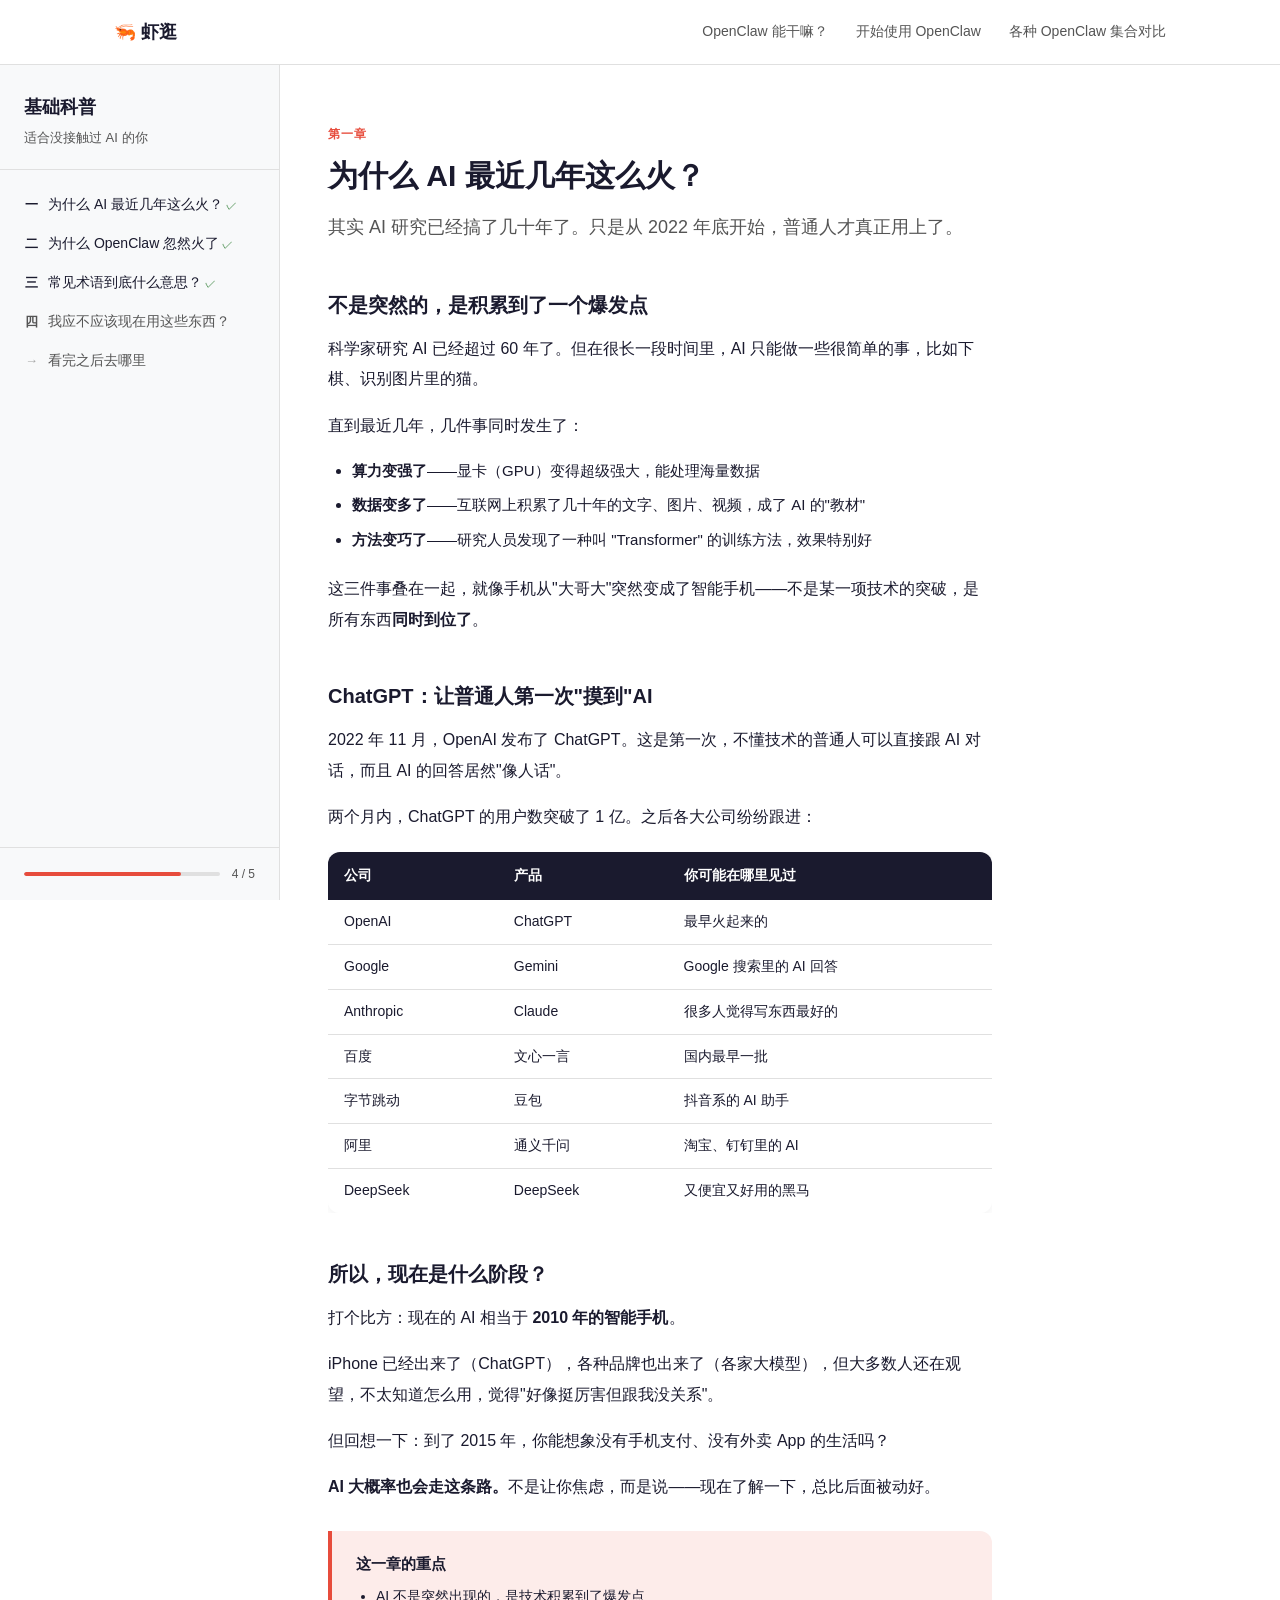
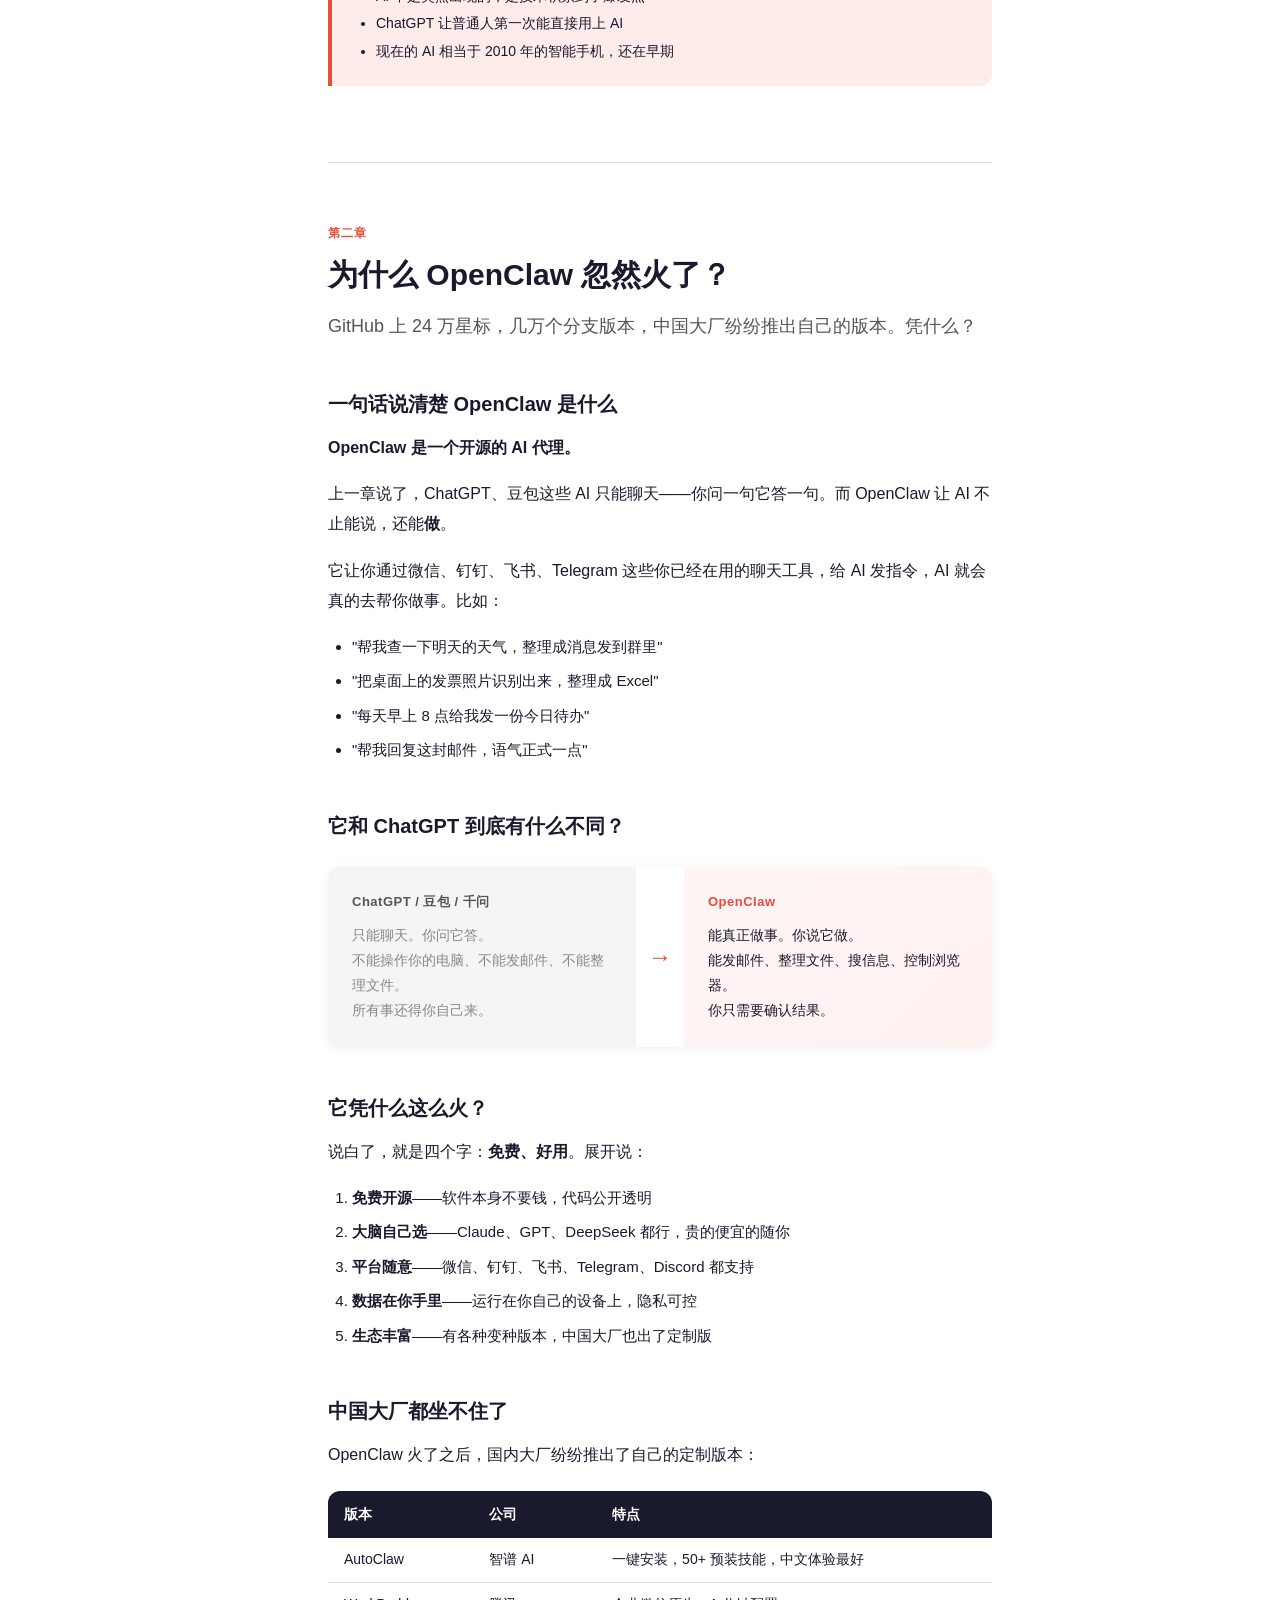
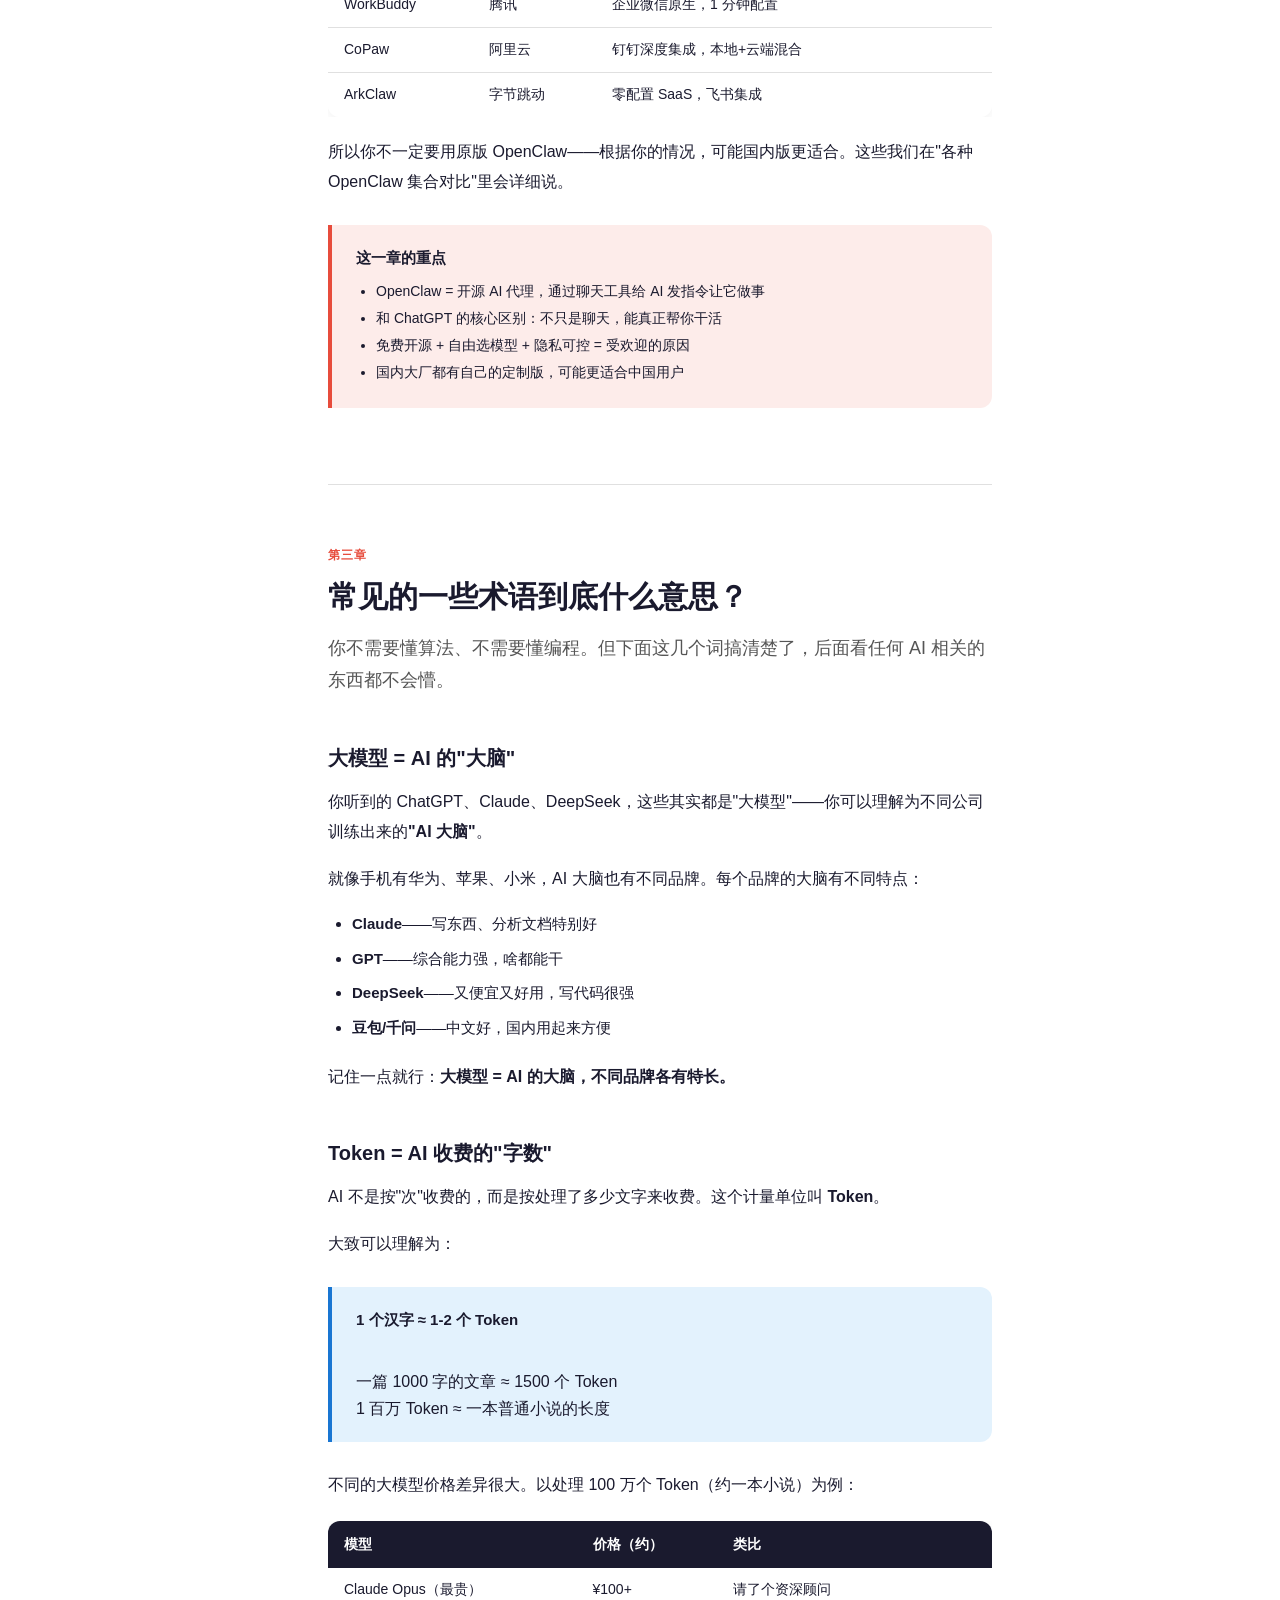
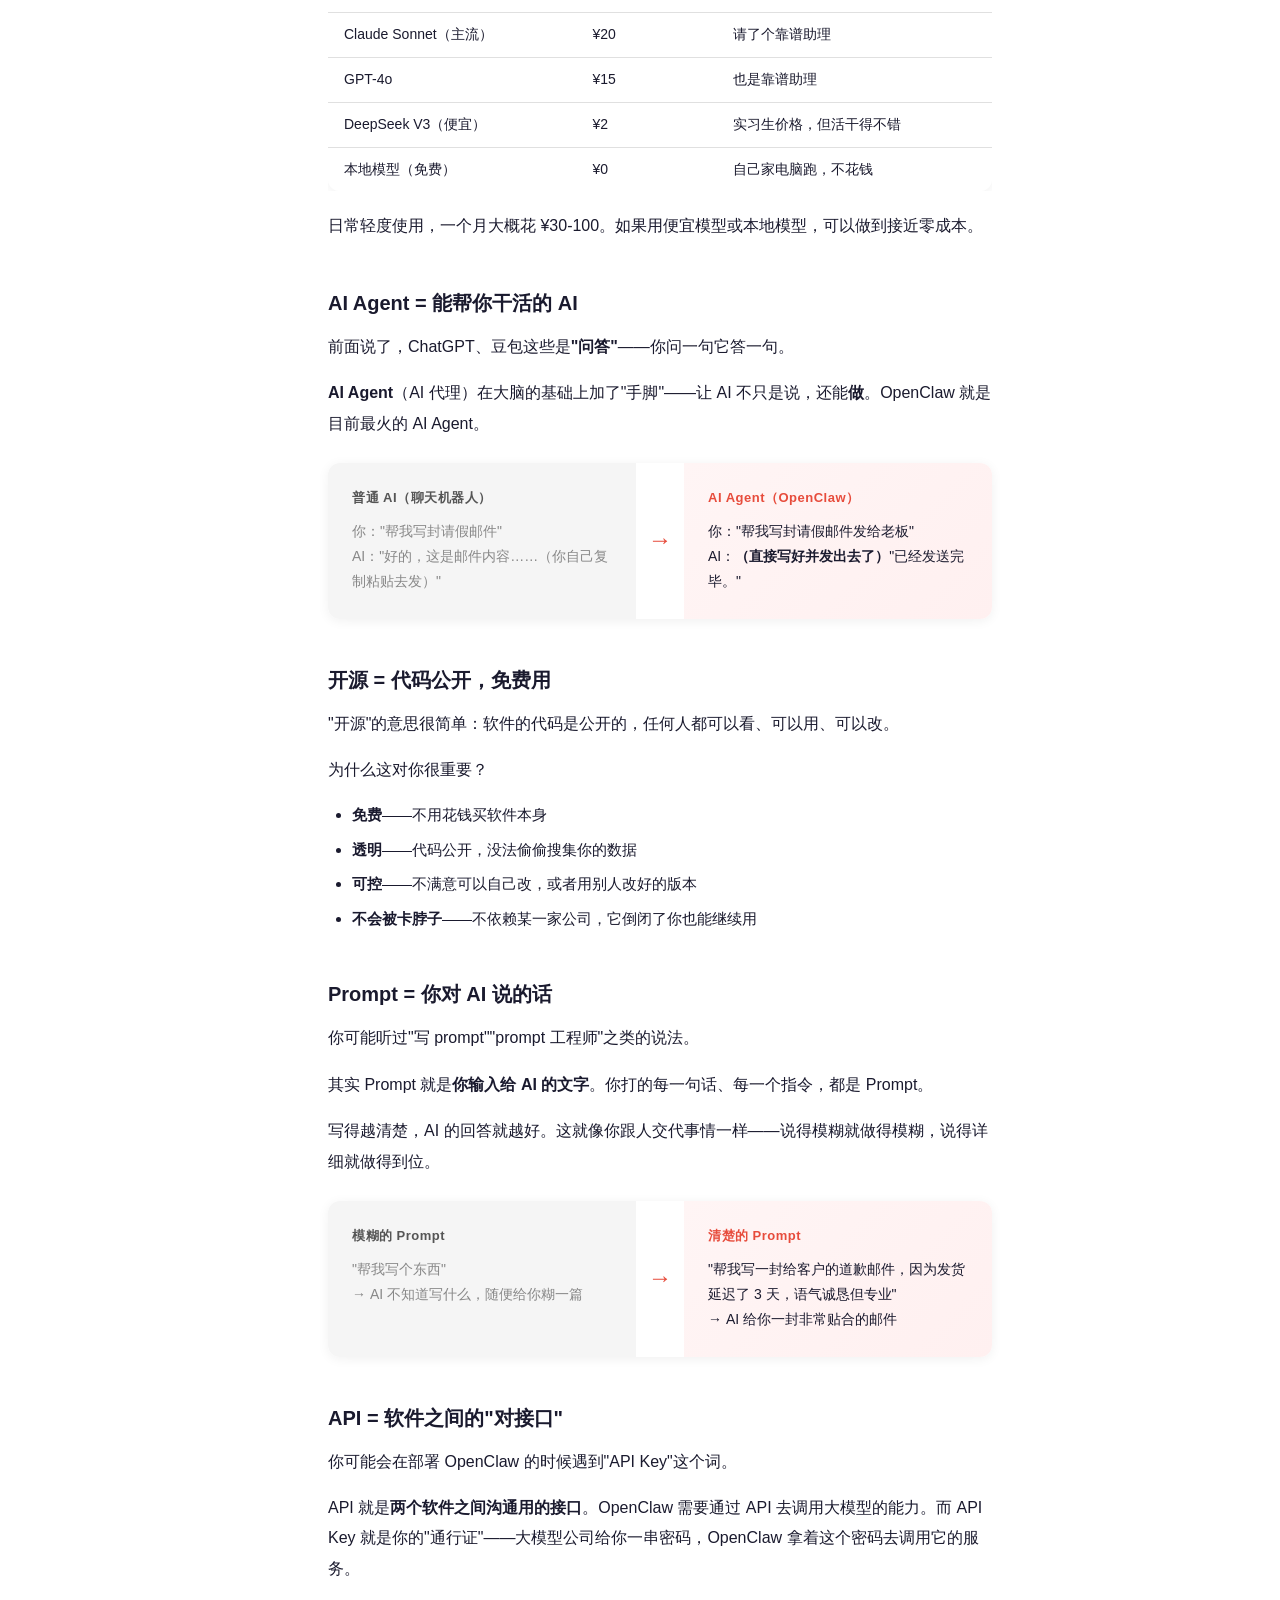
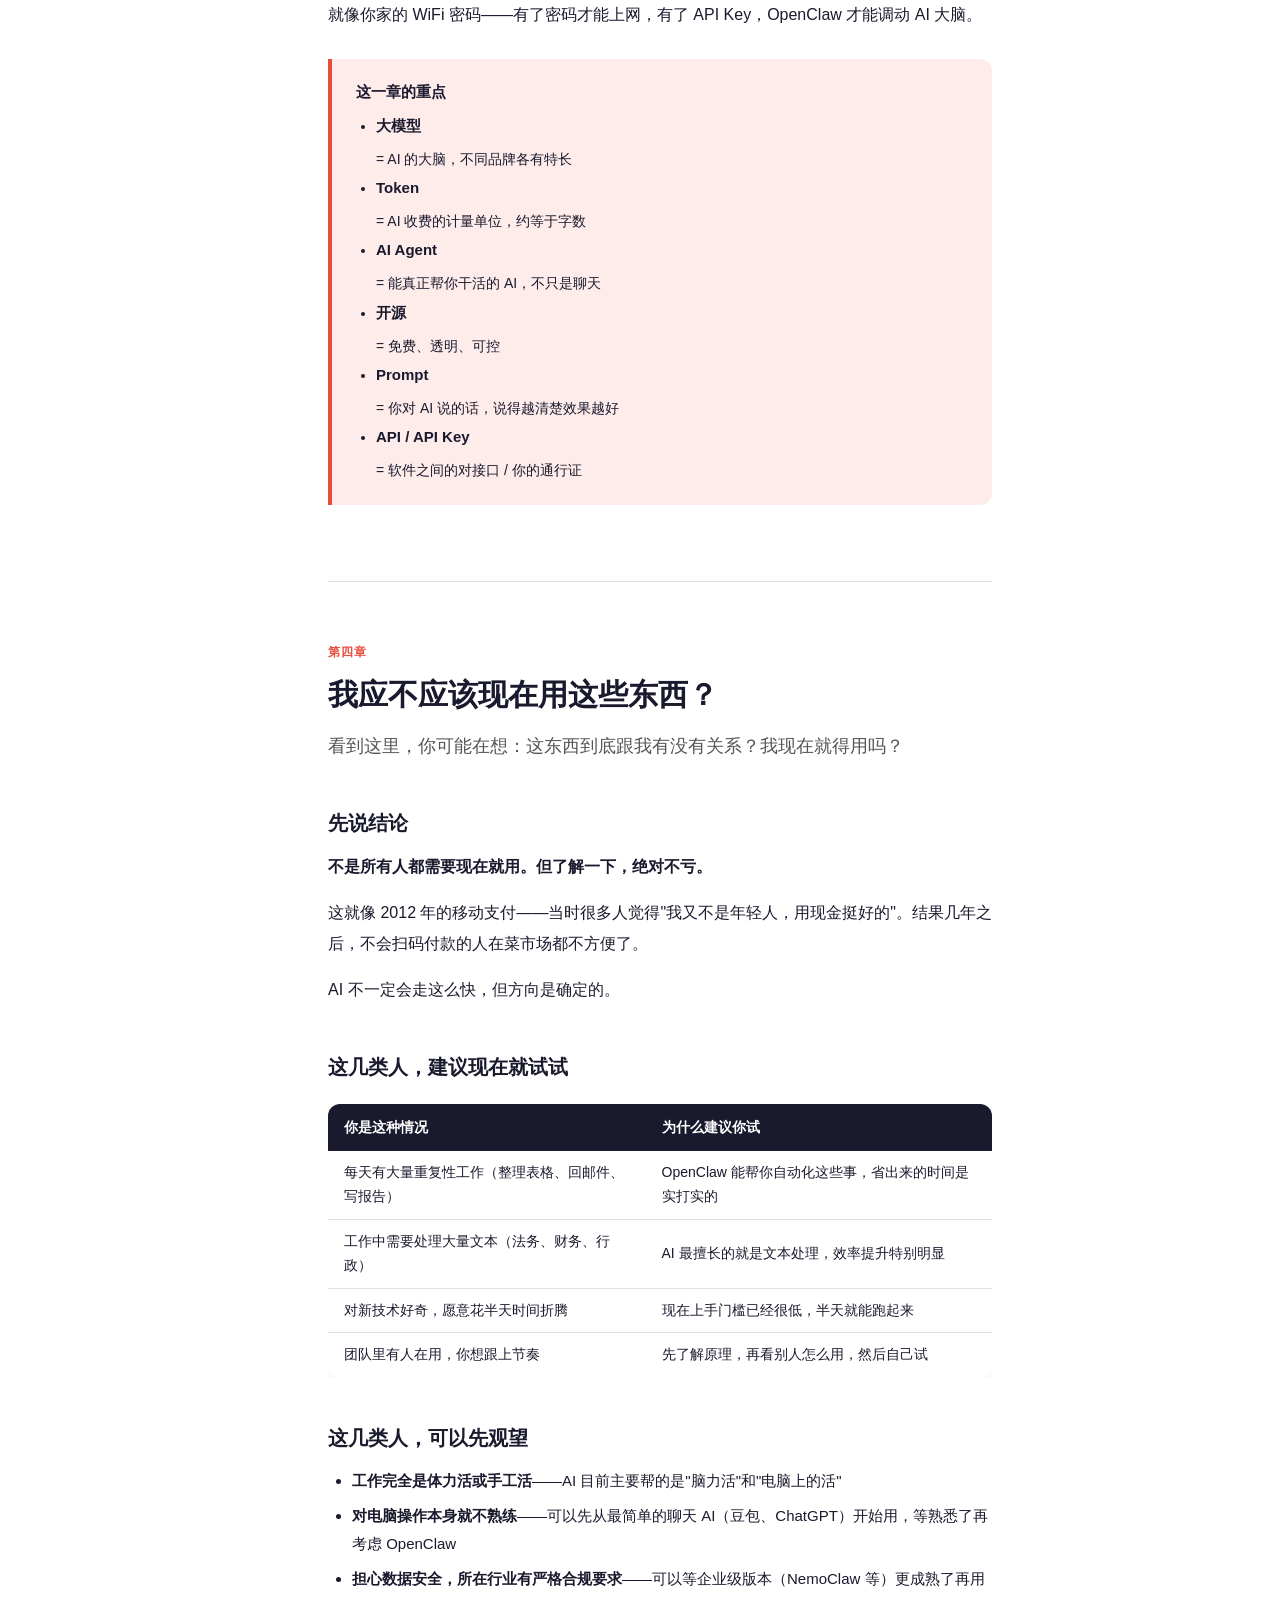
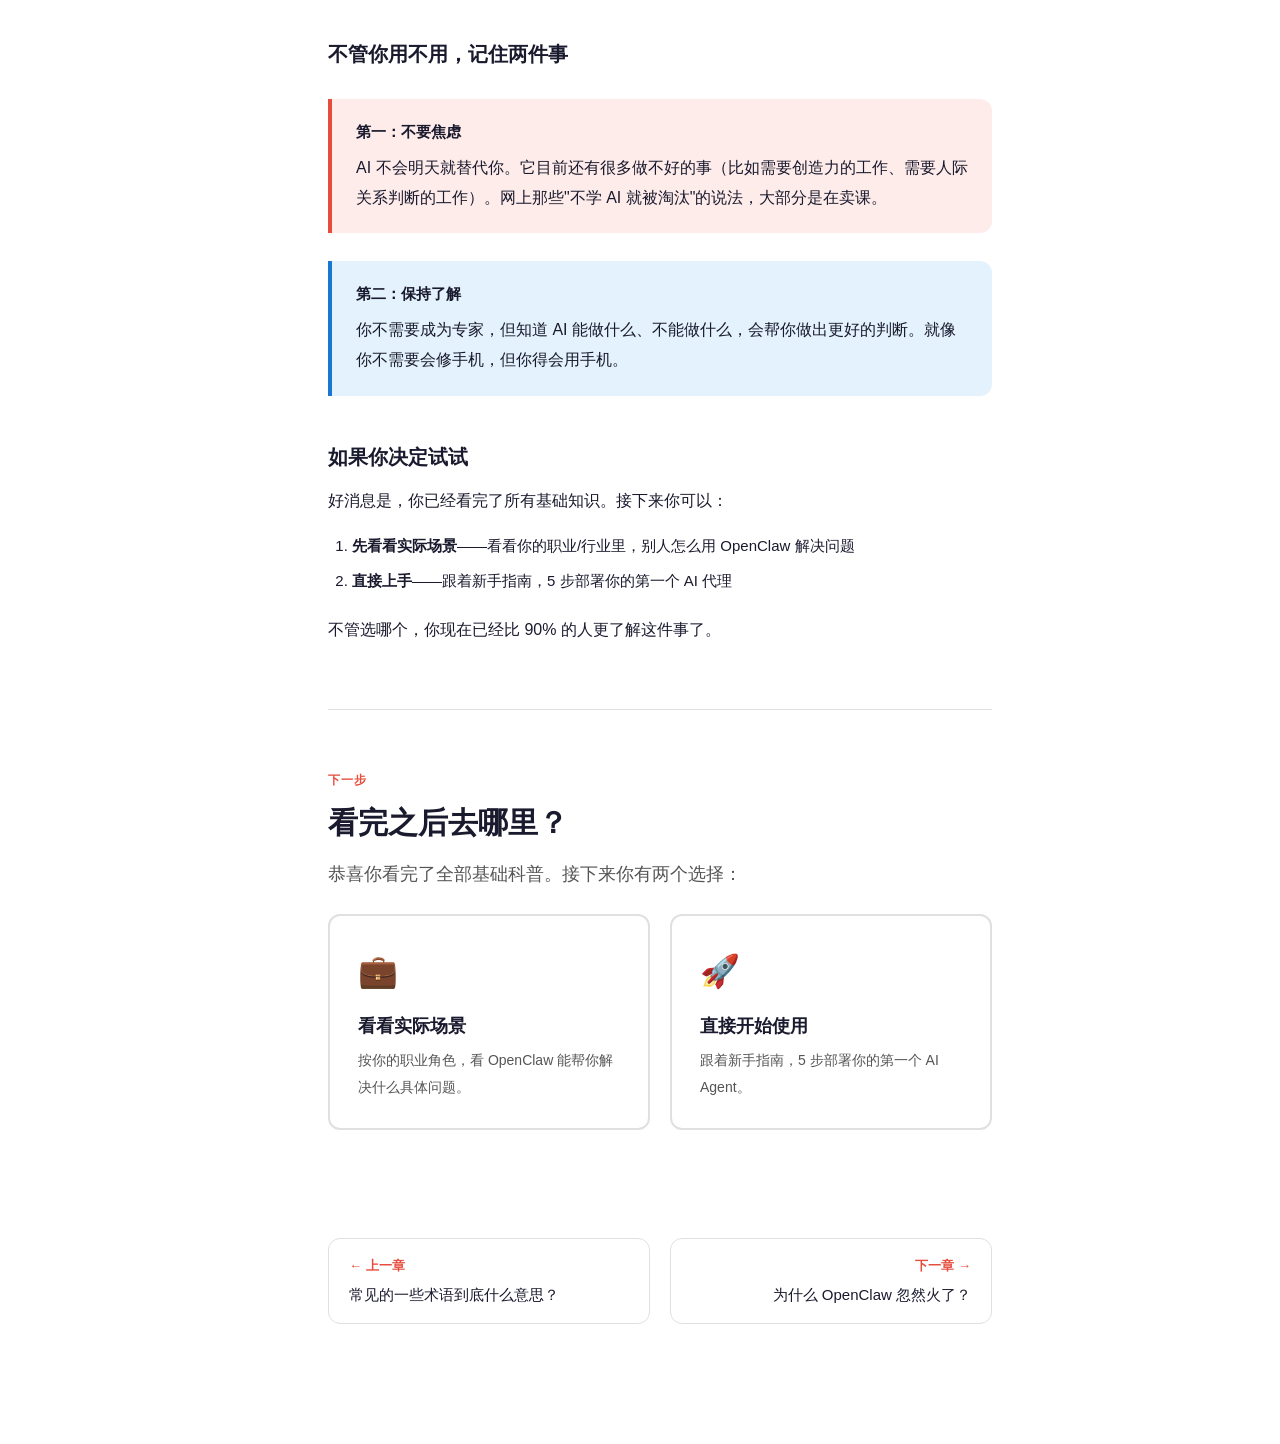
==== ai-basics.html @ 10f7c04a "初始化 OpenClaw 虾逛资讯站 包含首页、基础科普（电子书样式）、场景应用、版本对比等页面。  Co-Authored-By: Claude Opus 4.6 <noreply@anthropi" ====
<!DOCTYPE html>
<html lang="zh-CN">
<head>
  <meta charset="UTF-8">
  <meta name="viewport" content="width=device-width, initial-scale=1.0">
  <title>基础科普 — 虾逛</title>
  <meta name="description" content="从零开始了解 AI：为什么 AI 突然很火、普通人需要知道的概念、OpenClaw 是什么。">
  <link rel="stylesheet" href="assets/style.css?v=3">
  <link rel="stylesheet" href="assets/book.css?v=2">
</head>
<body class="book-body">

<!-- Navigation -->
<nav class="navbar" id="navbar">
  <div class="container nav-container">
    <a href="index.html" class="logo">🦐 虾逛</a>
    <button class="nav-toggle" id="navToggle" aria-label="菜单">
      <span></span><span></span><span></span>
    </button>
    <ul class="nav-links" id="navLinks">
      <li class="nav-has-dropdown">
        <a href="what-is.html" class="nav-active">OpenClaw 能干嘛？</a>
        <div class="nav-dropdown">
          <a href="ai-basics.html">基础科普<div class="nav-dropdown-desc">没接触过 AI？从这里开始</div></a>
          <a href="use-cases.html">实际场景应用<div class="nav-dropdown-desc">看看不同职业怎么用</div></a>
        </div>
      </li>
      <li><a href="index.html#guide">开始使用 OpenClaw</a></li>
      <li><a href="index.html#versions">各种 OpenClaw 集合对比</a></li>
    </ul>
  </div>
</nav>

<!-- Mobile sidebar toggle -->
<button class="sidebar-toggle" id="sidebarToggle" aria-label="目录">📖</button>

<div class="book-layout">

  <!-- Left Sidebar -->
  <aside class="book-sidebar" id="bookSidebar">
    <div class="sidebar-header">
      <h3>基础科普</h3>
      <p>适合没接触过 AI 的你</p>
    </div>
    <nav class="sidebar-nav" id="sidebarNav">
      <a href="#ch1" class="sidebar-link active" data-chapter="ch1">
        <span class="sidebar-num">一</span>
        <span class="sidebar-title">为什么 AI 最近几年这么火？</span>
      </a>
      <a href="#ch2" class="sidebar-link" data-chapter="ch2">
        <span class="sidebar-num">二</span>
        <span class="sidebar-title">为什么 OpenClaw 忽然火了</span>
      </a>
      <a href="#ch3" class="sidebar-link" data-chapter="ch3">
        <span class="sidebar-num">三</span>
        <span class="sidebar-title">常见术语到底什么意思？</span>
      </a>
      <a href="#ch4" class="sidebar-link" data-chapter="ch4">
        <span class="sidebar-num">四</span>
        <span class="sidebar-title">我应不应该现在用这些东西？</span>
      </a>
      <a href="#ch-next" class="sidebar-link" data-chapter="ch-next">
        <span class="sidebar-num">→</span>
        <span class="sidebar-title">看完之后去哪里</span>
      </a>
    </nav>
    <div class="sidebar-progress">
      <div class="progress-bar"><div class="progress-fill" id="progressFill"></div></div>
      <span class="progress-text" id="progressText">0 / 5</span>
    </div>
  </aside>

  <!-- Main Content -->
  <main class="book-content" id="bookContent">

    <!-- Chapter 1: 为什么 AI 最近几年这么火 -->
    <article class="chapter" id="ch1">
      <div class="chapter-label">第一章</div>
      <h1>为什么 AI 最近几年这么火？</h1>
      <p class="chapter-lead">其实 AI 研究已经搞了几十年了。只是从 2022 年底开始，普通人才真正用上了。</p>

      <h2>不是突然的，是积累到了一个爆发点</h2>
      <p>科学家研究 AI 已经超过 60 年了。但在很长一段时间里，AI 只能做一些很简单的事，比如下棋、识别图片里的猫。</p>
      <p>直到最近几年，几件事同时发生了：</p>
      <ul class="chapter-list">
        <li><strong>算力变强了</strong>——显卡（GPU）变得超级强大，能处理海量数据</li>
        <li><strong>数据变多了</strong>——互联网上积累了几十年的文字、图片、视频，成了 AI 的"教材"</li>
        <li><strong>方法变巧了</strong>——研究人员发现了一种叫 "Transformer" 的训练方法，效果特别好</li>
      </ul>
      <p>这三件事叠在一起，就像手机从"大哥大"突然变成了智能手机——不是某一项技术的突破，是所有东西<strong>同时到位了</strong>。</p>

      <h2>ChatGPT：让普通人第一次"摸到"AI</h2>
      <p>2022 年 11 月，OpenAI 发布了 ChatGPT。这是第一次，不懂技术的普通人可以直接跟 AI 对话，而且 AI 的回答居然"像人话"。</p>
      <p>两个月内，ChatGPT 的用户数突破了 1 亿。之后各大公司纷纷跟进：</p>
      <div class="chapter-table">
        <table>
          <thead><tr><th>公司</th><th>产品</th><th>你可能在哪里见过</th></tr></thead>
          <tbody>
            <tr><td>OpenAI</td><td>ChatGPT</td><td>最早火起来的</td></tr>
            <tr><td>Google</td><td>Gemini</td><td>Google 搜索里的 AI 回答</td></tr>
            <tr><td>Anthropic</td><td>Claude</td><td>很多人觉得写东西最好的</td></tr>
            <tr><td>百度</td><td>文心一言</td><td>国内最早一批</td></tr>
            <tr><td>字节跳动</td><td>豆包</td><td>抖音系的 AI 助手</td></tr>
            <tr><td>阿里</td><td>通义千问</td><td>淘宝、钉钉里的 AI</td></tr>
            <tr><td>DeepSeek</td><td>DeepSeek</td><td>又便宜又好用的黑马</td></tr>
          </tbody>
        </table>
      </div>

      <h2>所以，现在是什么阶段？</h2>
      <p>打个比方：现在的 AI 相当于 <strong>2010 年的智能手机</strong>。</p>
      <p>iPhone 已经出来了（ChatGPT），各种品牌也出来了（各家大模型），但大多数人还在观望，不太知道怎么用，觉得"好像挺厉害但跟我没关系"。</p>
      <p>但回想一下：到了 2015 年，你能想象没有手机支付、没有外卖 App 的生活吗？</p>
      <p><strong>AI 大概率也会走这条路。</strong>不是让你焦虑，而是说——现在了解一下，总比后面被动好。</p>

      <div class="chapter-callout">
        <strong>这一章的重点</strong>
        <ul>
          <li>AI 不是突然出现的，是技术积累到了爆发点</li>
          <li>ChatGPT 让普通人第一次能直接用上 AI</li>
          <li>现在的 AI 相当于 2010 年的智能手机，还在早期</li>
        </ul>
      </div>
    </article>

    <!-- Chapter 2: 为什么 OpenClaw 忽然火了 -->
    <article class="chapter" id="ch2">
      <div class="chapter-label">第二章</div>
      <h1>为什么 OpenClaw 忽然火了？</h1>
      <p class="chapter-lead">GitHub 上 24 万星标，几万个分支版本，中国大厂纷纷推出自己的版本。凭什么？</p>

      <h2>一句话说清楚 OpenClaw 是什么</h2>
      <p><strong>OpenClaw 是一个开源的 AI 代理。</strong></p>
      <p>上一章说了，ChatGPT、豆包这些 AI 只能聊天——你问一句它答一句。而 OpenClaw 让 AI 不止能说，还能<strong>做</strong>。</p>
      <p>它让你通过微信、钉钉、飞书、Telegram 这些你已经在用的聊天工具，给 AI 发指令，AI 就会真的去帮你做事。比如：</p>
      <ul class="chapter-list">
        <li>"帮我查一下明天的天气，整理成消息发到群里"</li>
        <li>"把桌面上的发票照片识别出来，整理成 Excel"</li>
        <li>"每天早上 8 点给我发一份今日待办"</li>
        <li>"帮我回复这封邮件，语气正式一点"</li>
      </ul>

      <h2>它和 ChatGPT 到底有什么不同？</h2>
      <div class="chapter-compare">
        <div class="compare-item compare-old">
          <div class="compare-label">ChatGPT / 豆包 / 千问</div>
          <p>只能聊天。你问它答。<br>不能操作你的电脑、不能发邮件、不能整理文件。<br>所有事还得你自己来。</p>
        </div>
        <div class="compare-vs">→</div>
        <div class="compare-item compare-new">
          <div class="compare-label">OpenClaw</div>
          <p>能真正做事。你说它做。<br>能发邮件、整理文件、搜信息、控制浏览器。<br>你只需要确认结果。</p>
        </div>
      </div>

      <h2>它凭什么这么火？</h2>
      <p>说白了，就是四个字：<strong>免费、好用</strong>。展开说：</p>
      <ol class="chapter-list">
        <li><strong>免费开源</strong>——软件本身不要钱，代码公开透明</li>
        <li><strong>大脑自己选</strong>——Claude、GPT、DeepSeek 都行，贵的便宜的随你</li>
        <li><strong>平台随意</strong>——微信、钉钉、飞书、Telegram、Discord 都支持</li>
        <li><strong>数据在你手里</strong>——运行在你自己的设备上，隐私可控</li>
        <li><strong>生态丰富</strong>——有各种变种版本，中国大厂也出了定制版</li>
      </ol>

      <h2>中国大厂都坐不住了</h2>
      <p>OpenClaw 火了之后，国内大厂纷纷推出了自己的定制版本：</p>
      <div class="chapter-table">
        <table>
          <thead><tr><th>版本</th><th>公司</th><th>特点</th></tr></thead>
          <tbody>
            <tr><td>AutoClaw</td><td>智谱 AI</td><td>一键安装，50+ 预装技能，中文体验最好</td></tr>
            <tr><td>WorkBuddy</td><td>腾讯</td><td>企业微信原生，1 分钟配置</td></tr>
            <tr><td>CoPaw</td><td>阿里云</td><td>钉钉深度集成，本地+云端混合</td></tr>
            <tr><td>ArkClaw</td><td>字节跳动</td><td>零配置 SaaS，飞书集成</td></tr>
          </tbody>
        </table>
      </div>
      <p>所以你不一定要用原版 OpenClaw——根据你的情况，可能国内版更适合。这些我们在"各种 OpenClaw 集合对比"里会详细说。</p>

      <div class="chapter-callout">
        <strong>这一章的重点</strong>
        <ul>
          <li>OpenClaw = 开源 AI 代理，通过聊天工具给 AI 发指令让它做事</li>
          <li>和 ChatGPT 的核心区别：不只是聊天，能真正帮你干活</li>
          <li>免费开源 + 自由选模型 + 隐私可控 = 受欢迎的原因</li>
          <li>国内大厂都有自己的定制版，可能更适合中国用户</li>
        </ul>
      </div>
    </article>

    <!-- Chapter 3: 常见术语 -->
    <article class="chapter" id="ch3">
      <div class="chapter-label">第三章</div>
      <h1>常见的一些术语到底什么意思？</h1>
      <p class="chapter-lead">你不需要懂算法、不需要懂编程。但下面这几个词搞清楚了，后面看任何 AI 相关的东西都不会懵。</p>

      <h2>大模型 = AI 的"大脑"</h2>
      <p>你听到的 ChatGPT、Claude、DeepSeek，这些其实都是"大模型"——你可以理解为不同公司训练出来的<strong>"AI 大脑"</strong>。</p>
      <p>就像手机有华为、苹果、小米，AI 大脑也有不同品牌。每个品牌的大脑有不同特点：</p>
      <ul class="chapter-list">
        <li><strong>Claude</strong>——写东西、分析文档特别好</li>
        <li><strong>GPT</strong>——综合能力强，啥都能干</li>
        <li><strong>DeepSeek</strong>——又便宜又好用，写代码很强</li>
        <li><strong>豆包/千问</strong>——中文好，国内用起来方便</li>
      </ul>
      <p>记住一点就行：<strong>大模型 = AI 的大脑，不同品牌各有特长。</strong></p>

      <h2>Token = AI 收费的"字数"</h2>
      <p>AI 不是按"次"收费的，而是按处理了多少文字来收费。这个计量单位叫 <strong>Token</strong>。</p>
      <p>大致可以理解为：</p>
      <div class="chapter-callout callout-info">
        <strong>1 个汉字 ≈ 1-2 个 Token</strong><br>
        一篇 1000 字的文章 ≈ 1500 个 Token<br>
        1 百万 Token ≈ 一本普通小说的长度
      </div>
      <p>不同的大模型价格差异很大。以处理 100 万个 Token（约一本小说）为例：</p>
      <div class="chapter-table">
        <table>
          <thead><tr><th>模型</th><th>价格（约）</th><th>类比</th></tr></thead>
          <tbody>
            <tr><td>Claude Opus（最贵）</td><td>¥100+</td><td>请了个资深顾问</td></tr>
            <tr><td>Claude Sonnet（主流）</td><td>¥20</td><td>请了个靠谱助理</td></tr>
            <tr><td>GPT-4o</td><td>¥15</td><td>也是靠谱助理</td></tr>
            <tr><td>DeepSeek V3（便宜）</td><td>¥2</td><td>实习生价格，但活干得不错</td></tr>
            <tr><td>本地模型（免费）</td><td>¥0</td><td>自己家电脑跑，不花钱</td></tr>
          </tbody>
        </table>
      </div>
      <p>日常轻度使用，一个月大概花 ¥30-100。如果用便宜模型或本地模型，可以做到接近零成本。</p>

      <h2>AI Agent = 能帮你干活的 AI</h2>
      <p>前面说了，ChatGPT、豆包这些是<strong>"问答"</strong>——你问一句它答一句。</p>
      <p><strong>AI Agent</strong>（AI 代理）在大脑的基础上加了"手脚"——让 AI 不只是说，还能<strong>做</strong>。OpenClaw 就是目前最火的 AI Agent。</p>
      <div class="chapter-compare">
        <div class="compare-item compare-old">
          <div class="compare-label">普通 AI（聊天机器人）</div>
          <p>你："帮我写封请假邮件"<br>AI："好的，这是邮件内容……（你自己复制粘贴去发）"</p>
        </div>
        <div class="compare-vs">→</div>
        <div class="compare-item compare-new">
          <div class="compare-label">AI Agent（OpenClaw）</div>
          <p>你："帮我写封请假邮件发给老板"<br>AI：<strong>（直接写好并发出去了）</strong>"已经发送完毕。"</p>
        </div>
      </div>

      <h2>开源 = 代码公开，免费用</h2>
      <p>"开源"的意思很简单：软件的代码是公开的，任何人都可以看、可以用、可以改。</p>
      <p>为什么这对你很重要？</p>
      <ul class="chapter-list">
        <li><strong>免费</strong>——不用花钱买软件本身</li>
        <li><strong>透明</strong>——代码公开，没法偷偷搜集你的数据</li>
        <li><strong>可控</strong>——不满意可以自己改，或者用别人改好的版本</li>
        <li><strong>不会被卡脖子</strong>——不依赖某一家公司，它倒闭了你也能继续用</li>
      </ul>

      <h2>Prompt = 你对 AI 说的话</h2>
      <p>你可能听过"写 prompt""prompt 工程师"之类的说法。</p>
      <p>其实 Prompt 就是<strong>你输入给 AI 的文字</strong>。你打的每一句话、每一个指令，都是 Prompt。</p>
      <p>写得越清楚，AI 的回答就越好。这就像你跟人交代事情一样——说得模糊就做得模糊，说得详细就做得到位。</p>
      <div class="chapter-compare">
        <div class="compare-item compare-old">
          <div class="compare-label">模糊的 Prompt</div>
          <p>"帮我写个东西"<br>→ AI 不知道写什么，随便给你糊一篇</p>
        </div>
        <div class="compare-vs">→</div>
        <div class="compare-item compare-new">
          <div class="compare-label">清楚的 Prompt</div>
          <p>"帮我写一封给客户的道歉邮件，因为发货延迟了 3 天，语气诚恳但专业"<br>→ AI 给你一封非常贴合的邮件</p>
        </div>
      </div>

      <h2>API = 软件之间的"对接口"</h2>
      <p>你可能会在部署 OpenClaw 的时候遇到"API Key"这个词。</p>
      <p>API 就是<strong>两个软件之间沟通用的接口</strong>。OpenClaw 需要通过 API 去调用大模型的能力。而 API Key 就是你的"通行证"——大模型公司给你一串密码，OpenClaw 拿着这个密码去调用它的服务。</p>
      <p>就像你家的 WiFi 密码——有了密码才能上网，有了 API Key，OpenClaw 才能调动 AI 大脑。</p>

      <div class="chapter-callout">
        <strong>这一章的重点</strong>
        <ul>
          <li><strong>大模型</strong> = AI 的大脑，不同品牌各有特长</li>
          <li><strong>Token</strong> = AI 收费的计量单位，约等于字数</li>
          <li><strong>AI Agent</strong> = 能真正帮你干活的 AI，不只是聊天</li>
          <li><strong>开源</strong> = 免费、透明、可控</li>
          <li><strong>Prompt</strong> = 你对 AI 说的话，说得越清楚效果越好</li>
          <li><strong>API / API Key</strong> = 软件之间的对接口 / 你的通行证</li>
        </ul>
      </div>
    </article>

    <!-- Chapter 4: 我应不应该现在用这些东西 -->
    <article class="chapter" id="ch4">
      <div class="chapter-label">第四章</div>
      <h1>我应不应该现在用这些东西？</h1>
      <p class="chapter-lead">看到这里，你可能在想：这东西到底跟我有没有关系？我现在就得用吗？</p>

      <h2>先说结论</h2>
      <p><strong>不是所有人都需要现在就用。但了解一下，绝对不亏。</strong></p>
      <p>这就像 2012 年的移动支付——当时很多人觉得"我又不是年轻人，用现金挺好的"。结果几年之后，不会扫码付款的人在菜市场都不方便了。</p>
      <p>AI 不一定会走这么快，但方向是确定的。</p>

      <h2>这几类人，建议现在就试试</h2>
      <div class="chapter-table">
        <table>
          <thead><tr><th>你是这种情况</th><th>为什么建议你试</th></tr></thead>
          <tbody>
            <tr><td>每天有大量重复性工作（整理表格、回邮件、写报告）</td><td>OpenClaw 能帮你自动化这些事，省出来的时间是实打实的</td></tr>
            <tr><td>工作中需要处理大量文本（法务、财务、行政）</td><td>AI 最擅长的就是文本处理，效率提升特别明显</td></tr>
            <tr><td>对新技术好奇，愿意花半天时间折腾</td><td>现在上手门槛已经很低，半天就能跑起来</td></tr>
            <tr><td>团队里有人在用，你想跟上节奏</td><td>先了解原理，再看别人怎么用，然后自己试</td></tr>
          </tbody>
        </table>
      </div>

      <h2>这几类人，可以先观望</h2>
      <ul class="chapter-list">
        <li><strong>工作完全是体力活或手工活</strong>——AI 目前主要帮的是"脑力活"和"电脑上的活"</li>
        <li><strong>对电脑操作本身就不熟练</strong>——可以先从最简单的聊天 AI（豆包、ChatGPT）开始用，等熟悉了再考虑 OpenClaw</li>
        <li><strong>担心数据安全，所在行业有严格合规要求</strong>——可以等企业级版本（NemoClaw 等）更成熟了再用</li>
      </ul>

      <h2>不管你用不用，记住两件事</h2>
      <div class="chapter-callout">
        <strong>第一：不要焦虑</strong>
        <p style="margin:8px 0 0;">AI 不会明天就替代你。它目前还有很多做不好的事（比如需要创造力的工作、需要人际关系判断的工作）。网上那些"不学 AI 就被淘汰"的说法，大部分是在卖课。</p>
      </div>
      <div class="chapter-callout callout-info">
        <strong>第二：保持了解</strong>
        <p style="margin:8px 0 0;">你不需要成为专家，但知道 AI 能做什么、不能做什么，会帮你做出更好的判断。就像你不需要会修手机，但你得会用手机。</p>
      </div>

      <h2>如果你决定试试</h2>
      <p>好消息是，你已经看完了所有基础知识。接下来你可以：</p>
      <ol class="chapter-list">
        <li><strong>先看看实际场景</strong>——看看你的职业/行业里，别人怎么用 OpenClaw 解决问题</li>
        <li><strong>直接上手</strong>——跟着新手指南，5 步部署你的第一个 AI 代理</li>
      </ol>
      <p>不管选哪个，你现在已经比 90% 的人更了解这件事了。</p>
    </article>

    <!-- Next Steps -->
    <article class="chapter" id="ch-next">
      <div class="chapter-label">下一步</div>
      <h1>看完之后去哪里？</h1>
      <p class="chapter-lead">恭喜你看完了全部基础科普。接下来你有两个选择：</p>
      <div class="next-cards">
        <a href="use-cases.html" class="next-card">
          <div class="next-icon">💼</div>
          <h3>看看实际场景</h3>
          <p>按你的职业角色，看 OpenClaw 能帮你解决什么具体问题。</p>
        </a>
        <a href="index.html#guide" class="next-card">
          <div class="next-icon">🚀</div>
          <h3>直接开始使用</h3>
          <p>跟着新手指南，5 步部署你的第一个 AI Agent。</p>
        </a>
      </div>
    </article>

    <!-- Page Navigation -->
    <div class="chapter-pager" id="chapterPager">
      <a href="#" class="pager-btn pager-prev" id="prevBtn">
        <span class="pager-dir">← 上一章</span>
        <span class="pager-title" id="prevTitle"></span>
      </a>
      <a href="#" class="pager-btn pager-next" id="nextBtn">
        <span class="pager-dir">下一章 →</span>
        <span class="pager-title" id="nextTitle"></span>
      </a>
    </div>

  </main>
</div>

<script src="assets/main.js"></script>
<script src="assets/book.js"></script>
</body>
</html>
---- assets/style.css ----
/* ===== Reset & Base ===== */
*, *::before, *::after { box-sizing: border-box; margin: 0; padding: 0; }

:root {
  --c-primary: #e74c3c;
  --c-primary-dark: #c0392b;
  --c-primary-light: #fdecea;
  --c-bg: #ffffff;
  --c-bg-alt: #f8f9fa;
  --c-text: #1a1a2e;
  --c-text-secondary: #555;
  --c-border: #e0e0e0;
  --c-code-bg: #1e1e2e;
  --radius: 12px;
  --shadow: 0 2px 12px rgba(0,0,0,0.06);
  --shadow-hover: 0 6px 24px rgba(0,0,0,0.1);
  --max-w: 1100px;
  --transition: 0.2s ease;
}

html { scroll-behavior: smooth; scroll-padding-top: 80px; }

body {
  font-family: -apple-system, BlinkMacSystemFont, "Segoe UI", "PingFang SC", "Hiragino Sans GB", "Microsoft YaHei", sans-serif;
  color: var(--c-text);
  background: var(--c-bg);
  line-height: 1.7;
  font-size: 16px;
}

a { color: var(--c-primary); text-decoration: none; }
a:hover { color: var(--c-primary-dark); }

.container { max-width: var(--max-w); margin: 0 auto; padding: 0 24px; }

/* ===== Navbar ===== */
.navbar {
  position: fixed; top: 0; left: 0; right: 0; z-index: 100;
  background: rgba(255,255,255,0.92);
  backdrop-filter: blur(12px);
  border-bottom: 1px solid var(--c-border);
  transition: box-shadow var(--transition);
}
.navbar.scrolled { box-shadow: 0 2px 20px rgba(0,0,0,0.08); }
.nav-container { display: flex; align-items: center; justify-content: space-between; height: 64px; }
.logo { font-size: 18px; font-weight: 700; color: var(--c-text); }
.logo:hover { color: var(--c-primary); }
.nav-links { display: flex; list-style: none; gap: 28px; align-items: center; }
.nav-links > li { position: relative; }
.nav-links > li > a { color: var(--c-text-secondary); font-size: 14px; font-weight: 500; transition: color var(--transition); display: block; padding: 20px 0; }
.nav-links > li > a:hover { color: var(--c-primary); }

/* Dropdown */
.nav-dropdown {
  position: absolute; top: 100%; left: 50%; transform: translateX(-50%);
  min-width: 200px; background: var(--c-bg); border: 1px solid var(--c-border);
  border-radius: 10px; box-shadow: 0 8px 32px rgba(0,0,0,0.1);
  padding: 8px; opacity: 0; visibility: hidden;
  transition: opacity 0.2s ease, transform 0.2s ease;
  transform: translateX(-50%) translateY(8px);
  z-index: 200;
}
.nav-has-dropdown:hover .nav-dropdown {
  opacity: 1; visibility: visible;
  transform: translateX(-50%) translateY(0);
}
.nav-dropdown a {
  display: block; padding: 10px 16px; border-radius: 6px;
  font-size: 14px; color: var(--c-text); transition: all var(--transition);
}
.nav-dropdown a:hover { background: var(--c-primary-light); color: var(--c-primary); }
.nav-dropdown-desc { font-size: 12px; color: var(--c-text-secondary); margin-top: 2px; }

.nav-toggle { display: none; background: none; border: none; cursor: pointer; padding: 4px; }
.nav-toggle span { display: block; width: 22px; height: 2px; background: var(--c-text); margin: 5px 0; transition: var(--transition); }

@media (max-width: 768px) {
  .nav-toggle { display: block; }
  .nav-links {
    display: none; flex-direction: column; position: absolute;
    top: 64px; left: 0; right: 0; background: var(--c-bg);
    padding: 16px 24px; gap: 4px; border-bottom: 1px solid var(--c-border);
  }
  .nav-links.open { display: flex; }
  .nav-links > li > a { padding: 10px 0; }
  .nav-dropdown {
    position: static; transform: none; opacity: 1; visibility: visible;
    box-shadow: none; border: none; padding: 0 0 0 16px; min-width: auto;
  }
  .nav-dropdown a { padding: 8px 12px; }
  .nav-has-dropdown:hover .nav-dropdown { transform: none; }
}

/* ===== Hero ===== */
.hero {
  padding: 140px 0 80px;
  text-align: center;
  background: linear-gradient(135deg, #fff5f5 0%, #fff 50%, #f0f4ff 100%);
}
.hero h1 { font-size: 42px; font-weight: 800; line-height: 1.3; margin-bottom: 16px; }
.hero-subtitle { font-size: 18px; color: var(--c-text-secondary); max-width: 640px; margin: 0 auto 36px; }
.hero-stats { display: flex; justify-content: center; gap: 48px; margin-bottom: 36px; }
.stat { text-align: center; }
.stat-num { display: block; font-size: 32px; font-weight: 800; color: var(--c-primary); }
.stat-label { font-size: 13px; color: var(--c-text-secondary); }

@media (max-width: 768px) {
  .hero { padding: 110px 0 60px; }
  .hero h1 { font-size: 28px; }
  .hero-subtitle { font-size: 15px; }
  .hero-stats { gap: 24px; }
  .stat-num { font-size: 24px; }
}

/* ===== Buttons ===== */
.btn {
  display: inline-block; padding: 12px 28px; border-radius: 8px;
  font-size: 15px; font-weight: 600; cursor: pointer;
  border: 2px solid transparent; transition: all var(--transition);
}
.btn-primary { background: var(--c-primary); color: #fff; }
.btn-primary:hover { background: var(--c-primary-dark); color: #fff; }
.btn-outline { border-color: var(--c-primary); color: var(--c-primary); background: transparent; margin-left: 12px; }
.btn-outline:hover { background: var(--c-primary); color: #fff; }
.btn-sm { padding: 8px 18px; font-size: 13px; border-radius: 6px; }
.btn-xs { padding: 4px 12px; font-size: 12px; border-radius: 4px; background: var(--c-primary); color: #fff; }
.btn-xs:hover { background: var(--c-primary-dark); color: #fff; }

/* ===== Sections ===== */
.section { padding: 80px 0; }
.section-alt { background: var(--c-bg-alt); }
.section-title { font-size: 32px; font-weight: 800; text-align: center; margin-bottom: 12px; }
.section-desc { text-align: center; color: var(--c-text-secondary); max-width: 600px; margin: 0 auto 40px; }
.subsection-title { font-size: 20px; font-weight: 700; margin: 40px 0 20px; }

@media (max-width: 768px) {
  .section { padding: 56px 0; }
  .section-title { font-size: 24px; }
}

/* ===== Highlight Compare Box ===== */
.highlight-box {
  margin-bottom: 48px;
}
.highlight-compare {
  display: flex; align-items: stretch; gap: 0;
  border-radius: var(--radius); overflow: hidden;
  box-shadow: var(--shadow);
}
.highlight-item {
  flex: 1; padding: 32px;
}
.highlight-old {
  background: #f5f5f5; border-right: none;
}
.highlight-old .highlight-label { color: var(--c-text-secondary); }
.highlight-old p { color: #888; }
.highlight-new {
  background: linear-gradient(135deg, #fff5f5, #fff0f0);
}
.highlight-new .highlight-label { color: var(--c-primary); }
.highlight-new p { color: var(--c-text); }
.highlight-label {
  font-size: 13px; font-weight: 700;
  letter-spacing: 0.5px; margin-bottom: 12px;
}
.highlight-item p {
  font-size: 15px; line-height: 1.8; margin: 0;
}
.highlight-vs {
  display: flex; align-items: center; justify-content: center;
  font-size: 24px; font-weight: 800; color: var(--c-primary);
  background: #fff; width: 48px; flex-shrink: 0;
}

@media (max-width: 768px) {
  .highlight-compare { flex-direction: column; }
  .highlight-vs {
    width: 100%; height: 36px;
    transform: rotate(90deg);
  }
}

/* ===== Intro Grid ===== */
.intro-grid { display: grid; grid-template-columns: repeat(2, 1fr); gap: 24px; }
.intro-card {
  background: var(--c-bg-alt); border-radius: var(--radius); padding: 28px;
  border: 1px solid var(--c-border); transition: all var(--transition);
}
.intro-card:hover { box-shadow: var(--shadow-hover); transform: translateY(-2px); }
.intro-icon { font-size: 32px; margin-bottom: 12px; }
.intro-card h3 { font-size: 17px; margin-bottom: 8px; }
.intro-card p { font-size: 14px; color: var(--c-text-secondary); line-height: 1.8; }

@media (max-width: 768px) {
  .intro-grid { grid-template-columns: 1fr; }
}

/* ===== Filter Tabs ===== */
.filter-tabs { display: flex; justify-content: center; gap: 8px; margin-bottom: 32px; flex-wrap: wrap; }
.filter-tab {
  padding: 8px 20px; border-radius: 20px; border: 1px solid var(--c-border);
  background: var(--c-bg); font-size: 14px; cursor: pointer; transition: all var(--transition);
}
.filter-tab:hover { border-color: var(--c-primary); color: var(--c-primary); }
.filter-tab.active { background: var(--c-primary); color: #fff; border-color: var(--c-primary); }

/* ===== Version Cards ===== */
.version-grid { display: grid; grid-template-columns: repeat(3, 1fr); gap: 20px; }
.version-card {
  background: var(--c-bg); border-radius: var(--radius); padding: 24px;
  border: 1px solid var(--c-border); transition: all var(--transition);
}
.version-card:hover { box-shadow: var(--shadow-hover); transform: translateY(-2px); }
.version-card.hidden { display: none; }
.version-header { display: flex; align-items: center; justify-content: space-between; margin-bottom: 8px; }
.version-header h3 { font-size: 17px; }
.version-lang { font-size: 12px; color: var(--c-text-secondary); background: var(--c-bg-alt); padding: 2px 10px; border-radius: 4px; }
.version-desc { font-size: 14px; color: var(--c-text-secondary); margin-bottom: 12px; }
.version-specs { list-style: none; font-size: 13px; margin-bottom: 16px; }
.version-specs li { padding: 3px 0; color: var(--c-text-secondary); }
.version-links { display: flex; gap: 8px; }

.badge {
  font-size: 11px; padding: 2px 8px; border-radius: 4px;
  background: #eee; color: #555; font-weight: 600; white-space: nowrap;
}
.badge-hot { background: #fff3e0; color: #e65100; }
.badge-cn { background: #e8f5e9; color: #2e7d32; }
.badge-new { background: #e3f2fd; color: #1565c0; }

@media (max-width: 900px) { .version-grid { grid-template-columns: repeat(2, 1fr); } }
@media (max-width: 600px) { .version-grid { grid-template-columns: 1fr; } }

/* ===== Deploy Section ===== */
.deploy-toggle { display: flex; justify-content: center; gap: 0; margin-bottom: 32px; }
.deploy-tab {
  padding: 12px 32px; font-size: 15px; font-weight: 600; cursor: pointer;
  border: 2px solid var(--c-border); background: var(--c-bg); transition: all var(--transition);
}
.deploy-tab:first-child { border-radius: 8px 0 0 8px; }
.deploy-tab:last-child { border-radius: 0 8px 8px 0; border-left: none; }
.deploy-tab.active { background: var(--c-primary); color: #fff; border-color: var(--c-primary); }

.deploy-content { display: none; }
.deploy-content.active { display: block; }

.deploy-grid { display: grid; grid-template-columns: repeat(3, 1fr); gap: 20px; }
.deploy-card {
  background: var(--c-bg-alt); border-radius: var(--radius); padding: 24px;
  border: 1px solid var(--c-border); transition: all var(--transition);
}
.deploy-card:hover { box-shadow: var(--shadow-hover); }
.deploy-card h3 { font-size: 17px; margin-bottom: 6px; }
.deploy-price { font-size: 14px; color: var(--c-primary); font-weight: 600; margin-bottom: 8px; }
.deploy-price.highlight-free { color: #2e7d32; }
.deploy-card p { font-size: 14px; color: var(--c-text-secondary); margin-bottom: 10px; }
.deploy-card ul { list-style: none; font-size: 13px; margin-bottom: 16px; }
.deploy-card ul li { padding: 2px 0; color: var(--c-text-secondary); }
.deploy-card ul li::before { content: "✓ "; color: #2e7d32; font-weight: 700; }

.code-block {
  background: var(--c-code-bg); color: #a6e3a1; padding: 12px 16px;
  border-radius: 8px; font-family: "SF Mono", "Fira Code", monospace;
  font-size: 13px; margin: 10px 0; overflow-x: auto; line-height: 1.6;
}

@media (max-width: 900px) { .deploy-grid { grid-template-columns: repeat(2, 1fr); } }
@media (max-width: 600px) { .deploy-grid { grid-template-columns: 1fr; } }

/* ===== Model Table ===== */
.model-tip {
  background: #fffde7; border: 1px solid #fff9c4; border-radius: var(--radius);
  padding: 16px 20px; margin-bottom: 32px; font-size: 14px; text-align: center;
}

.table-wrapper { overflow-x: auto; margin-bottom: 32px; }

.model-table {
  width: 100%; border-collapse: collapse; font-size: 14px;
  background: var(--c-bg); border-radius: var(--radius); overflow: hidden;
  box-shadow: var(--shadow);
}
.model-table th {
  background: var(--c-text); color: #fff; padding: 14px 16px;
  text-align: left; font-weight: 600; font-size: 13px; white-space: nowrap;
}
.model-table th small { font-weight: 400; opacity: 0.8; }
.model-table td { padding: 12px 16px; border-bottom: 1px solid var(--c-border); }
.model-table tr:last-child td { border-bottom: none; }
.model-table tr:hover { background: #fafafa; }
.model-recommend { background: var(--c-primary-light); }
.model-recommend:hover { background: #fce4e1 !important; }
.model-budget { background: #f1f8e9; }
.model-budget:hover { background: #e8f5e9 !important; }

.model-table code {
  background: var(--c-code-bg); color: #a6e3a1; padding: 3px 8px;
  border-radius: 4px; font-size: 12px; white-space: nowrap;
}

/* ===== Steps ===== */
.steps { max-width: 760px; margin: 0 auto; }
.step { display: flex; gap: 24px; margin-bottom: 40px; position: relative; }
.step:not(:last-child)::after {
  content: ""; position: absolute; left: 23px; top: 52px; bottom: -28px;
  width: 2px; background: var(--c-border);
}
.step-number {
  flex-shrink: 0; width: 48px; height: 48px; border-radius: 50%;
  background: var(--c-primary); color: #fff; display: flex; align-items: center;
  justify-content: center; font-size: 20px; font-weight: 800;
}
.step-content h3 { font-size: 18px; margin-bottom: 8px; }
.step-content p { font-size: 14px; color: var(--c-text-secondary); margin-bottom: 8px; }
.step-content ul { font-size: 14px; color: var(--c-text-secondary); padding-left: 20px; margin-bottom: 8px; }
.step-content li { margin-bottom: 4px; }

.example-messages { display: flex; flex-wrap: wrap; gap: 8px; margin-top: 12px; }
.msg {
  background: #e3f2fd; color: #1565c0; padding: 8px 16px; border-radius: 16px;
  font-size: 13px; border: 1px solid #bbdefb;
}

/* ===== FAQ ===== */
.faq-list { max-width: 760px; margin: 0 auto; }
.faq-item {
  border: 1px solid var(--c-border); border-radius: var(--radius);
  margin-bottom: 12px; overflow: hidden;
}
.faq-item summary {
  padding: 16px 20px; font-weight: 600; font-size: 15px; cursor: pointer;
  list-style: none; display: flex; align-items: center; justify-content: space-between;
  transition: background var(--transition);
}
.faq-item summary:hover { background: var(--c-bg-alt); }
.faq-item summary::after { content: "+"; font-size: 20px; color: var(--c-text-secondary); }
.faq-item[open] summary::after { content: "−"; }
.faq-item p { padding: 0 20px 16px; font-size: 14px; color: var(--c-text-secondary); }

/* ===== Footer ===== */
.footer {
  text-align: center; padding: 40px 0; border-top: 1px solid var(--c-border);
  font-size: 14px; color: var(--c-text-secondary);
}
.footer-note { font-size: 12px; margin-top: 8px; opacity: 0.6; }
---- assets/book.css ----
/* ===== Book Layout ===== */
.book-body { overflow-x: hidden; }

.book-layout {
  display: flex; min-height: calc(100vh - 64px);
  padding-top: 64px;
}

/* ===== Sidebar ===== */
.book-sidebar {
  position: fixed; top: 64px; left: 0; bottom: 0;
  width: 280px; background: var(--c-bg-alt);
  border-right: 1px solid var(--c-border);
  display: flex; flex-direction: column;
  overflow-y: auto; z-index: 50;
  transition: transform 0.3s ease;
}
.sidebar-header {
  padding: 28px 24px 20px; border-bottom: 1px solid var(--c-border);
}
.sidebar-header h3 { font-size: 18px; font-weight: 800; margin-bottom: 4px; }
.sidebar-header p { font-size: 13px; color: var(--c-text-secondary); }

.sidebar-nav { flex: 1; padding: 16px 20px; }
.sidebar-link {
  display: flex; align-items: baseline; gap: 10px;
  padding: 8px 0; border-radius: 0;
  text-decoration: none; color: var(--c-text-secondary);
  transition: color var(--transition);
  border-bottom: 1px solid transparent;
}
.sidebar-link:hover { color: var(--c-text); }
.sidebar-link.active { color: var(--c-primary); }
.sidebar-link.read { color: var(--c-text); }
.sidebar-link.read .sidebar-title::after {
  content: " ✓"; font-size: 11px; color: #2e7d32;
}
.sidebar-num {
  font-size: 13px; font-weight: 600; color: inherit; opacity: 0.5;
  flex-shrink: 0; width: 18px; text-align: right;
}
.sidebar-link.active .sidebar-num { opacity: 1; }
.sidebar-title { font-size: 14px; font-weight: 500; line-height: 1.5; }

/* Progress */
.sidebar-progress {
  padding: 16px 24px; border-top: 1px solid var(--c-border);
  display: flex; align-items: center; gap: 12px;
}
.progress-bar {
  flex: 1; height: 4px; background: var(--c-border); border-radius: 2px; overflow: hidden;
}
.progress-fill {
  height: 100%; background: var(--c-primary); border-radius: 2px;
  transition: width 0.3s ease; width: 0%;
}
.progress-text { font-size: 12px; color: var(--c-text-secondary); white-space: nowrap; }

/* Sidebar mobile toggle */
.sidebar-toggle {
  display: none; position: fixed; bottom: 24px; left: 24px; z-index: 60;
  width: 48px; height: 48px; border-radius: 50%;
  background: var(--c-primary); color: #fff; border: none;
  font-size: 20px; cursor: pointer;
  box-shadow: 0 4px 16px rgba(231,76,60,0.3);
}

@media (max-width: 900px) {
  .sidebar-toggle { display: flex; align-items: center; justify-content: center; }
  .book-sidebar {
    transform: translateX(-100%); z-index: 90;
    box-shadow: 4px 0 24px rgba(0,0,0,0.1);
  }
  .book-sidebar.open { transform: translateX(0); }
  .book-content { margin-left: 0 !important; }
}

/* ===== Main Content ===== */
.book-content {
  flex: 1; margin-left: 280px;
  max-width: 760px; padding: 0 48px 80px;
}

@media (max-width: 900px) {
  .book-content { padding: 0 24px 80px; max-width: 100%; }
}

/* ===== Chapters ===== */
.chapter {
  padding: 60px 0 48px;
  border-bottom: 1px solid var(--c-border);
}
.chapter:last-of-type { border-bottom: none; }

.chapter-label {
  font-size: 12px; font-weight: 700; color: var(--c-primary);
  letter-spacing: 1px; margin-bottom: 12px;
}
.chapter h1 {
  font-size: 30px; font-weight: 800; line-height: 1.3; margin-bottom: 16px;
}
.chapter h2 {
  font-size: 20px; font-weight: 700; margin: 36px 0 12px;
  padding-top: 8px;
}
.chapter p {
  font-size: 16px; line-height: 1.9; color: var(--c-text);
  margin-bottom: 16px;
}
.chapter-lead {
  font-size: 18px !important; color: var(--c-text-secondary) !important;
  line-height: 1.8 !important; margin-bottom: 20px !important;
}

.chapter-list {
  margin: 12px 0 20px; padding-left: 24px;
}
.chapter-list li {
  font-size: 15px; line-height: 1.9; margin-bottom: 6px; color: var(--c-text);
}

/* Callout */
.chapter-callout {
  background: var(--c-primary-light); border-left: 4px solid var(--c-primary);
  border-radius: 0 var(--radius) var(--radius) 0;
  padding: 20px 24px; margin: 28px 0;
}
.chapter-callout strong { display: block; margin-bottom: 8px; font-size: 15px; }
.chapter-callout ul { margin: 0; padding-left: 20px; }
.chapter-callout li { font-size: 14px; line-height: 1.8; margin-bottom: 2px; }
.callout-info {
  background: #e3f2fd; border-left-color: #1976d2;
}

/* Table */
.chapter-table {
  margin: 20px 0; overflow-x: auto;
}
.chapter-table table {
  width: 100%; border-collapse: collapse; font-size: 14px;
  border-radius: var(--radius); overflow: hidden;
  box-shadow: var(--shadow);
}
.chapter-table th {
  background: var(--c-text); color: #fff; padding: 12px 16px;
  text-align: left; font-weight: 600;
}
.chapter-table td {
  padding: 10px 16px; border-bottom: 1px solid var(--c-border);
  background: var(--c-bg);
}
.chapter-table tr:last-child td { border-bottom: none; }
.chapter-table tr:hover td { background: #fafafa; }

/* Compare */
.chapter-compare {
  display: flex; align-items: stretch; gap: 0;
  border-radius: var(--radius); overflow: hidden;
  box-shadow: var(--shadow); margin: 24px 0;
}
.compare-item { flex: 1; padding: 24px; }
.compare-old { background: #f5f5f5; }
.compare-new { background: linear-gradient(135deg, #fff5f5, #fff0f0); }
.compare-label {
  font-size: 13px; font-weight: 700; letter-spacing: 0.5px; margin-bottom: 10px;
}
.compare-old .compare-label { color: var(--c-text-secondary); }
.compare-new .compare-label { color: var(--c-primary); }
.compare-item p { font-size: 14px !important; line-height: 1.8 !important; margin: 0 !important; }
.compare-old p { color: #888 !important; }
.compare-vs {
  display: flex; align-items: center; justify-content: center;
  font-size: 24px; font-weight: 800; color: var(--c-primary);
  background: #fff; width: 48px; flex-shrink: 0;
}

@media (max-width: 600px) {
  .chapter-compare { flex-direction: column; }
  .compare-vs { width: 100%; height: 32px; }
}

/* ===== Next Cards ===== */
.next-cards { display: grid; grid-template-columns: repeat(2, 1fr); gap: 20px; margin-top: 24px; }
.next-card {
  padding: 28px; border-radius: var(--radius);
  border: 2px solid var(--c-border); text-decoration: none; color: var(--c-text);
  transition: all var(--transition);
}
.next-card:hover {
  border-color: var(--c-primary); transform: translateY(-2px);
  box-shadow: var(--shadow-hover); color: var(--c-text);
}
.next-icon { font-size: 32px; margin-bottom: 12px; }
.next-card h3 { font-size: 18px; font-weight: 700; margin-bottom: 6px; }
.next-card p { font-size: 14px; color: var(--c-text-secondary); margin: 0 !important; }

@media (max-width: 600px) {
  .next-cards { grid-template-columns: 1fr; }
}

/* ===== Chapter Pager ===== */
.chapter-pager {
  display: flex; justify-content: space-between; gap: 20px;
  padding: 40px 0; margin-top: 20px;
}
.pager-btn {
  display: flex; flex-direction: column; gap: 4px;
  padding: 16px 20px; border-radius: var(--radius);
  border: 1px solid var(--c-border); text-decoration: none;
  color: var(--c-text); transition: all var(--transition);
  min-width: 0; flex: 1;
}
.pager-btn:hover {
  border-color: var(--c-primary); color: var(--c-text);
  box-shadow: var(--shadow);
}
.pager-btn.hidden { visibility: hidden; }
.pager-next { text-align: right; }
.pager-dir { font-size: 13px; color: var(--c-primary); font-weight: 600; }
.pager-title {
  font-size: 15px; font-weight: 500;
  overflow: hidden; text-overflow: ellipsis; white-space: nowrap;
}

@media (max-width: 600px) {
  .chapter h1 { font-size: 24px; }
  .chapter h2 { font-size: 18px; }
}
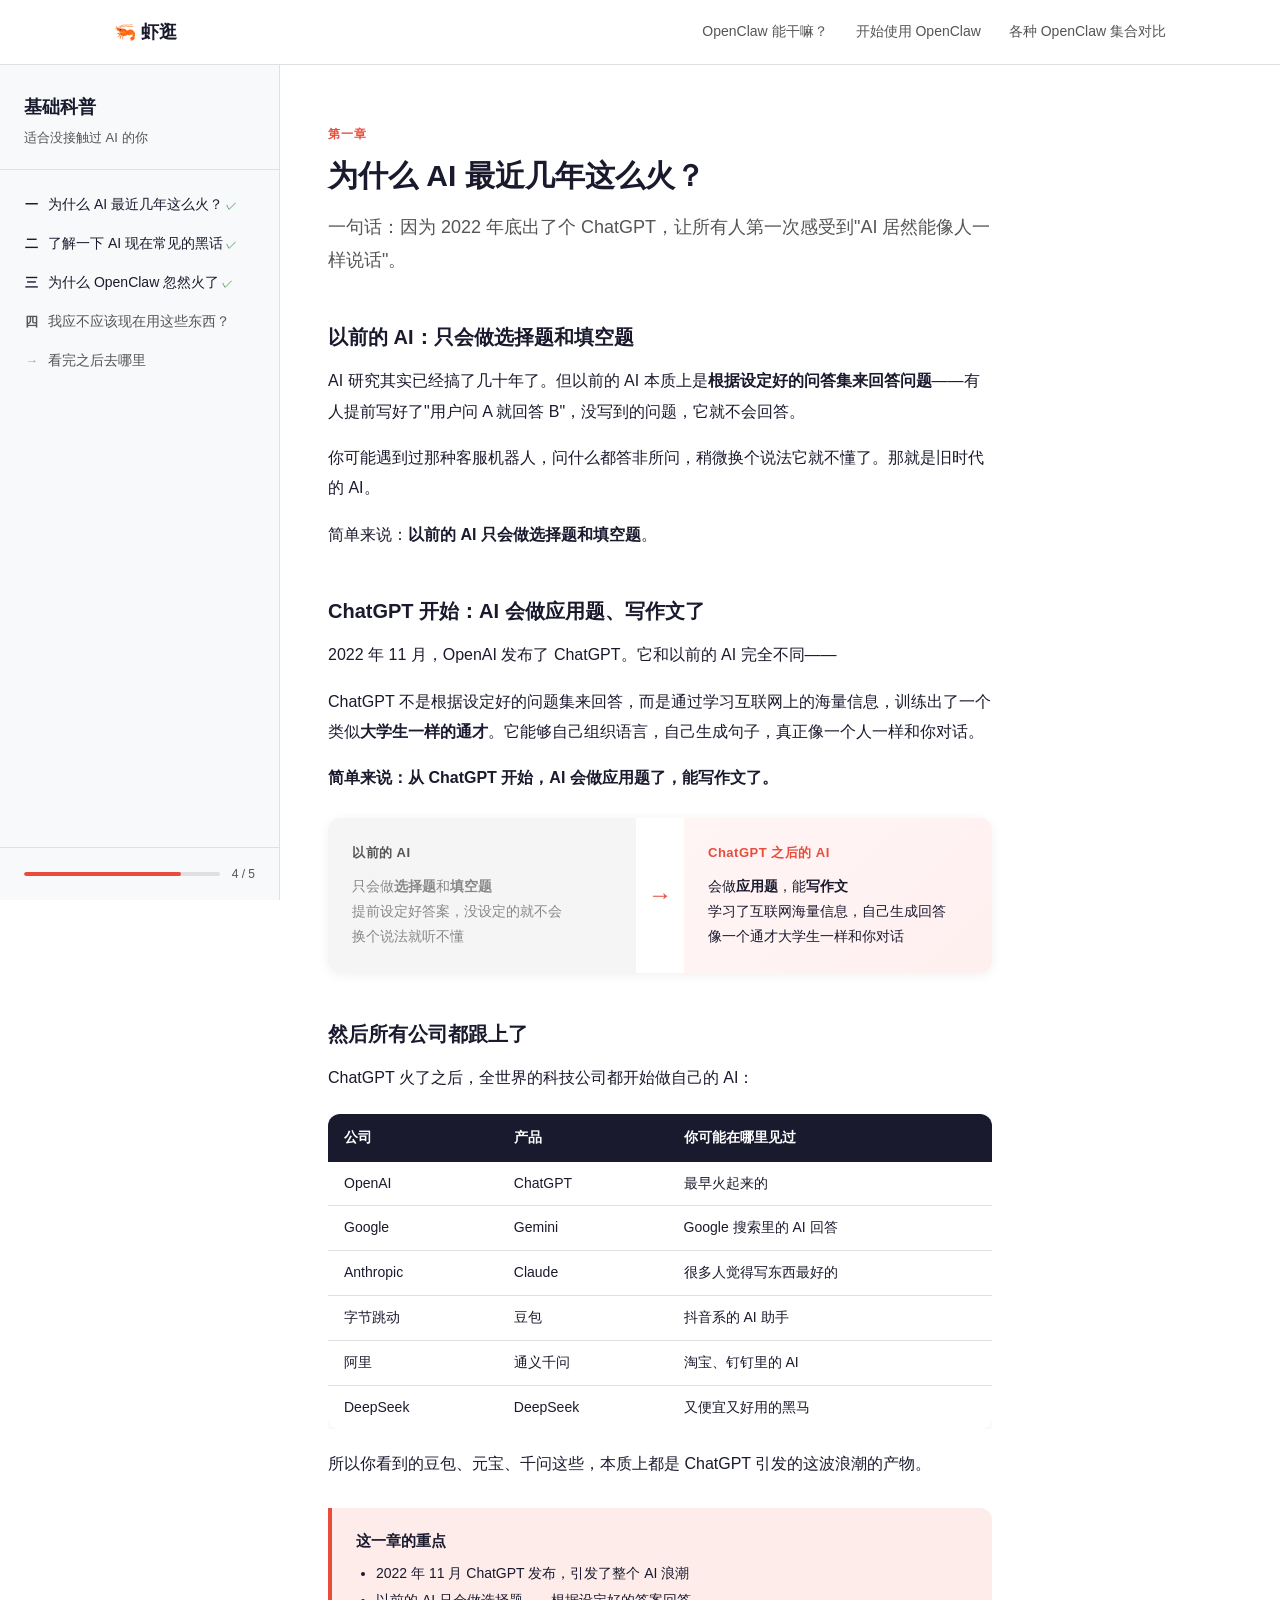
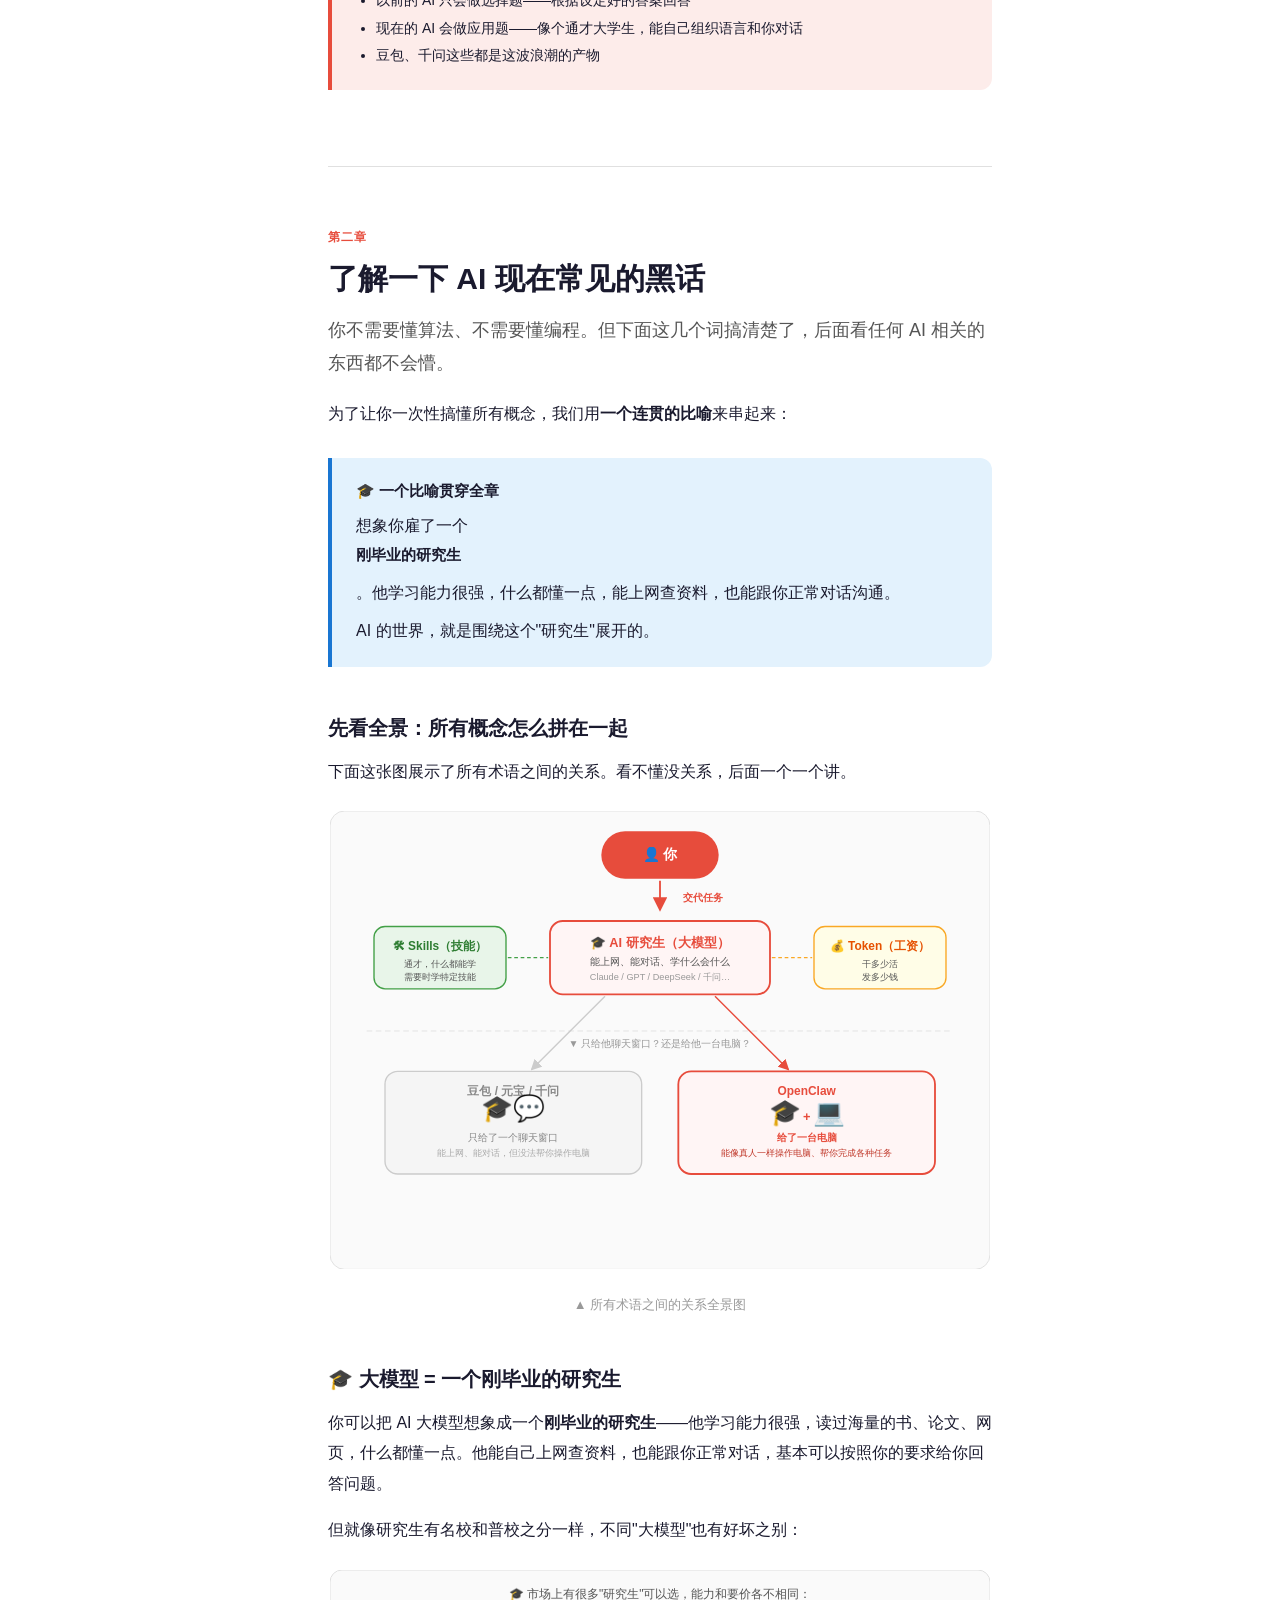
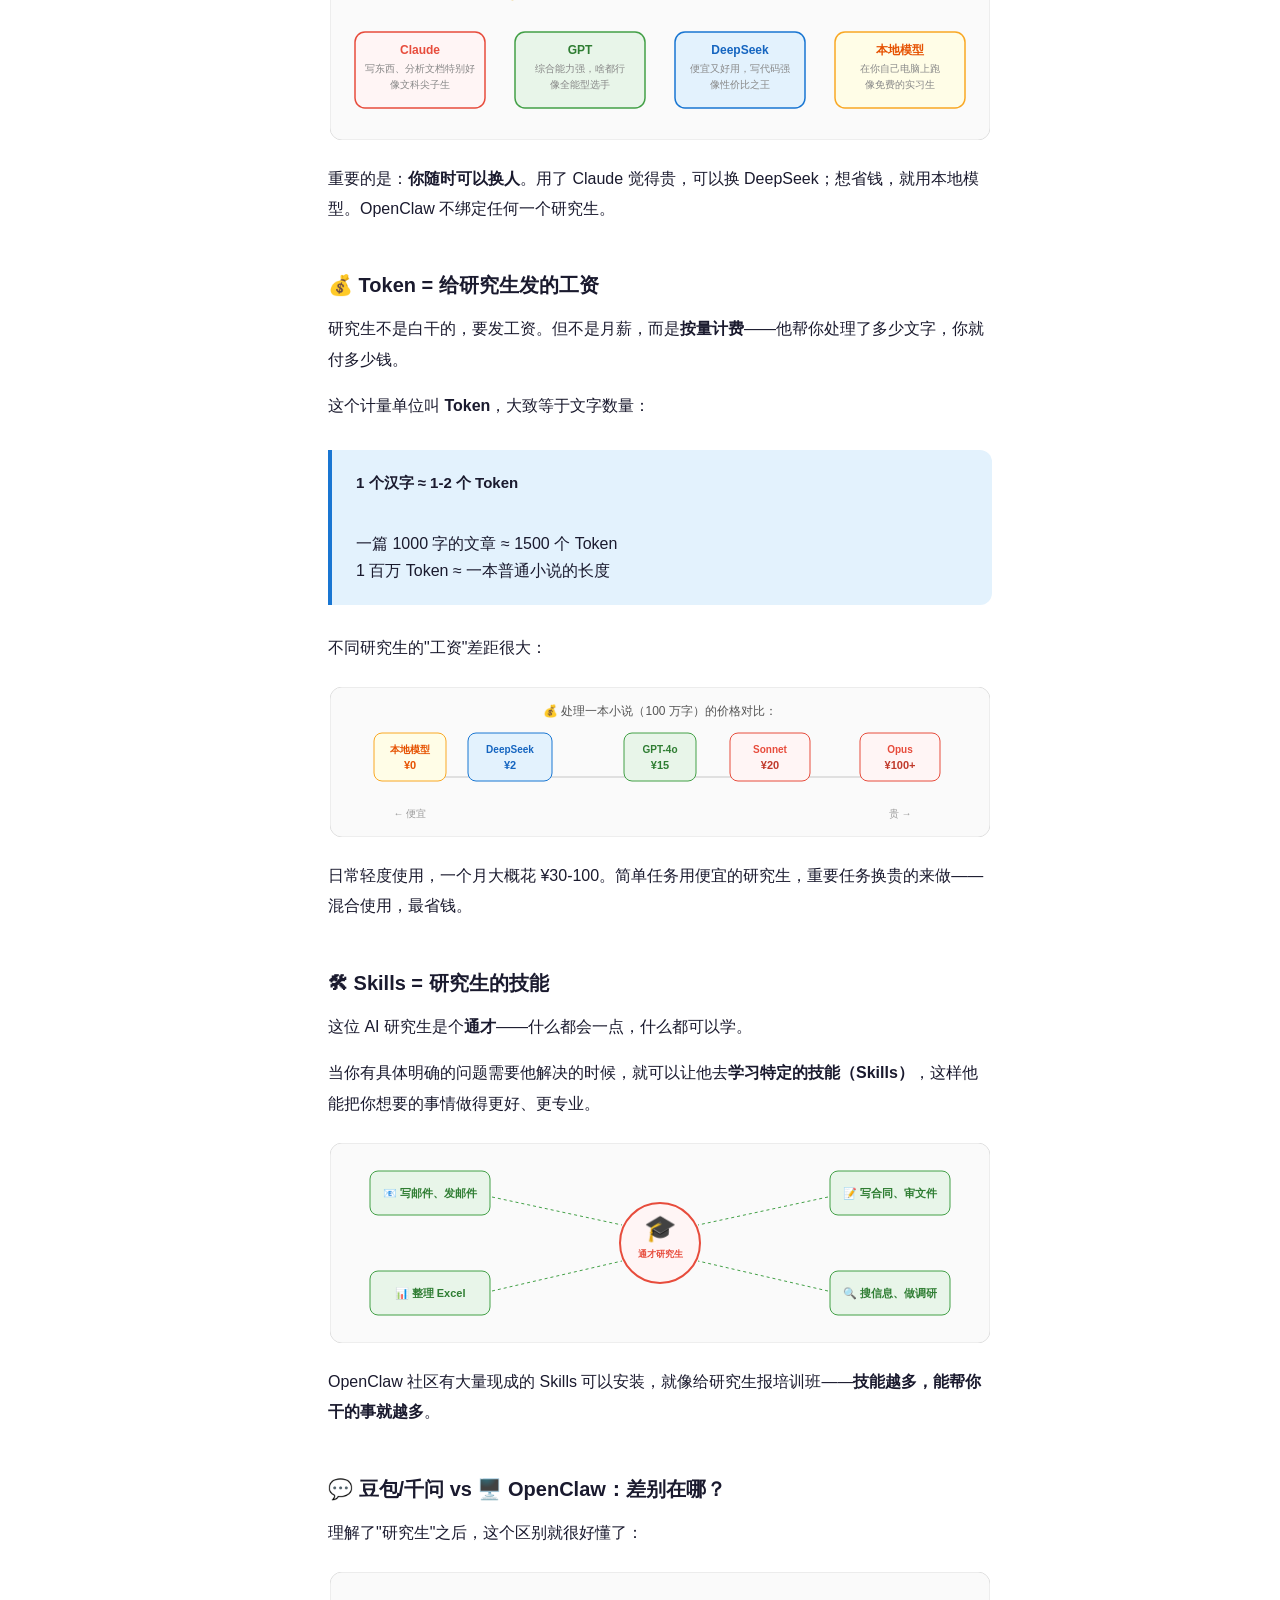
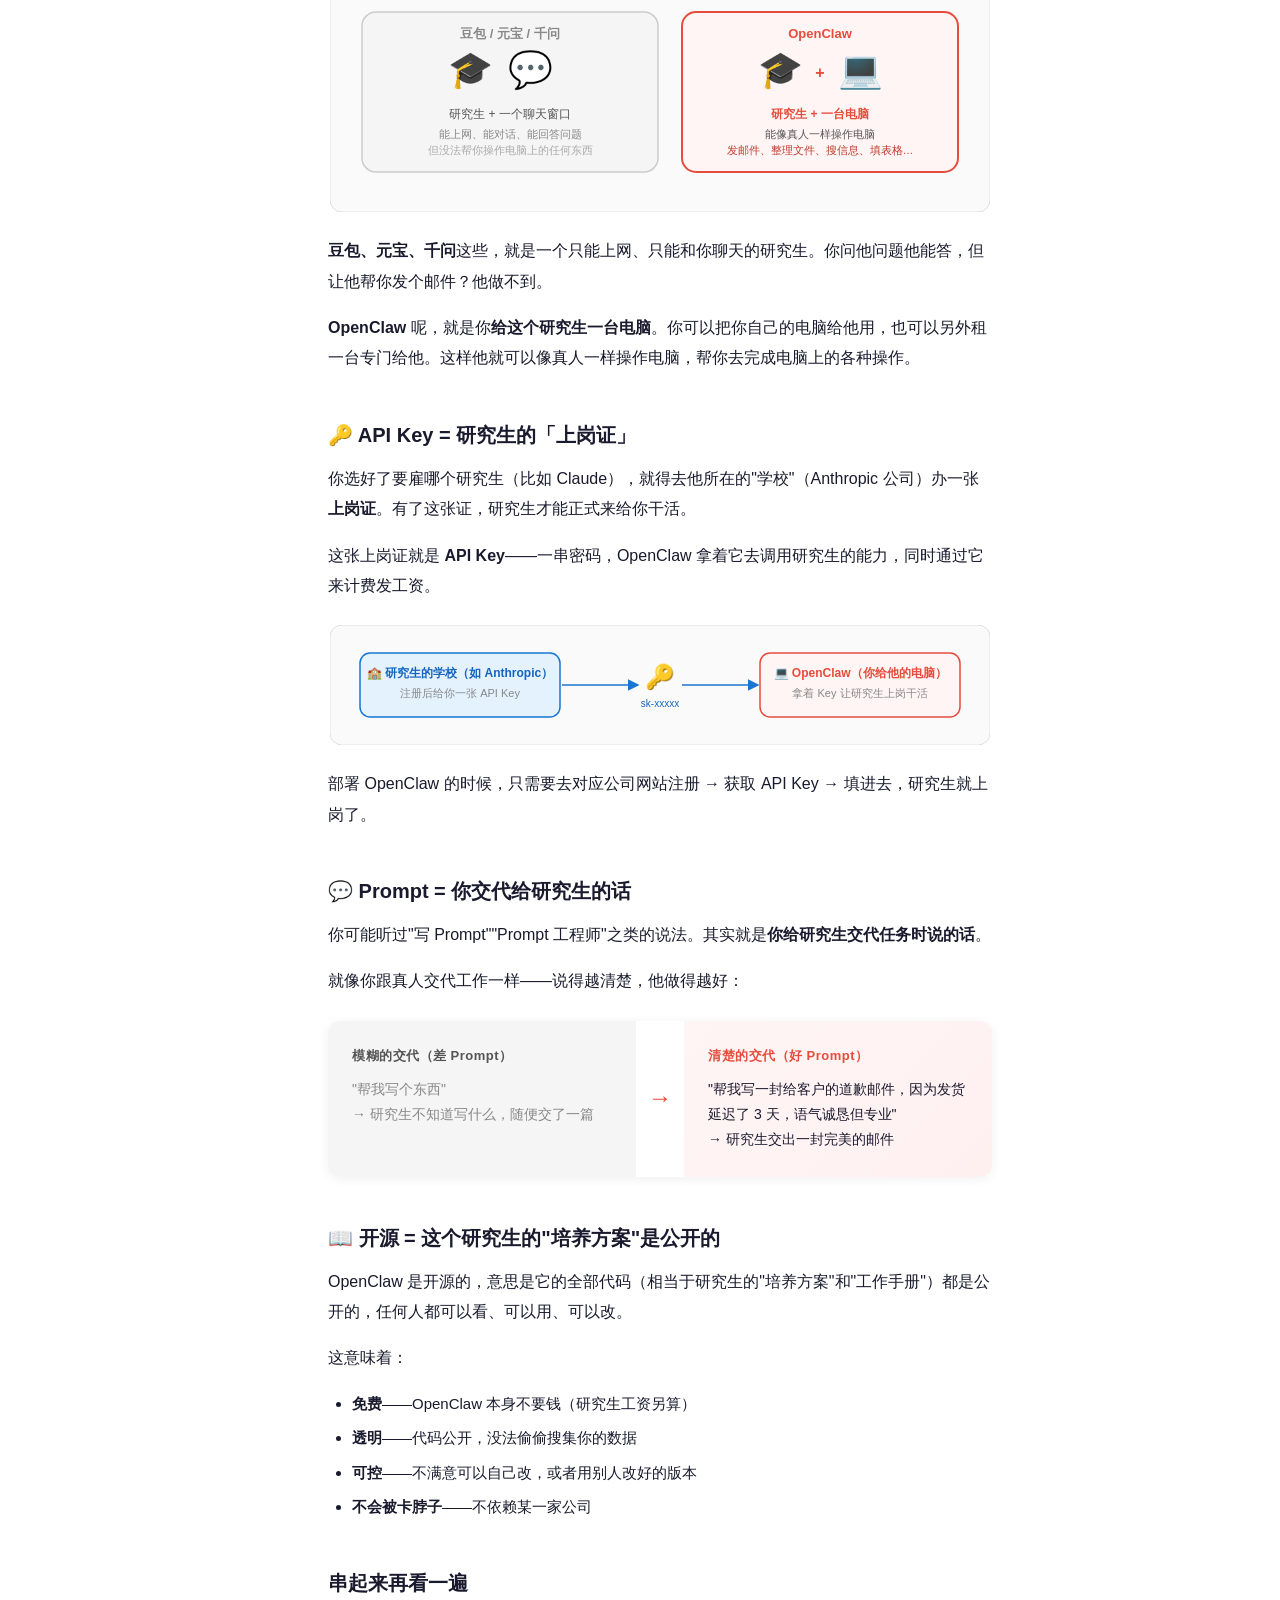
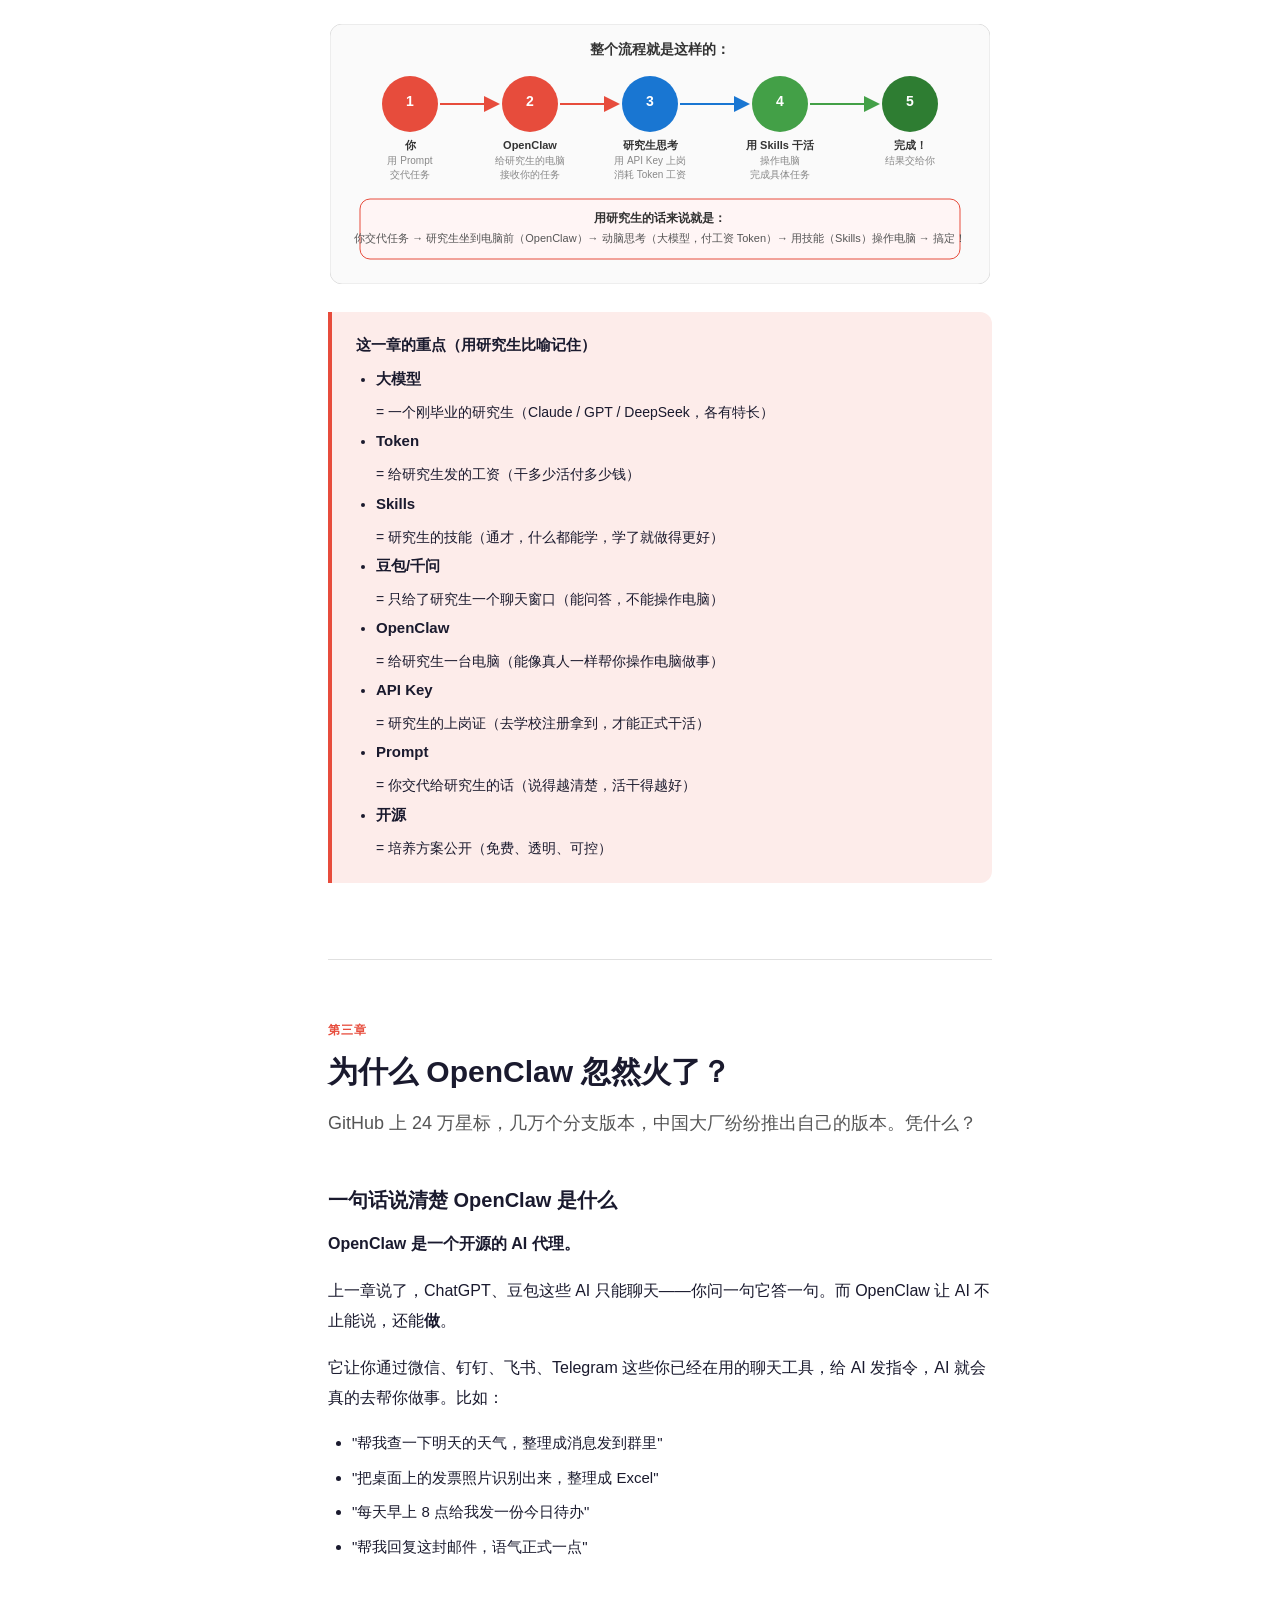
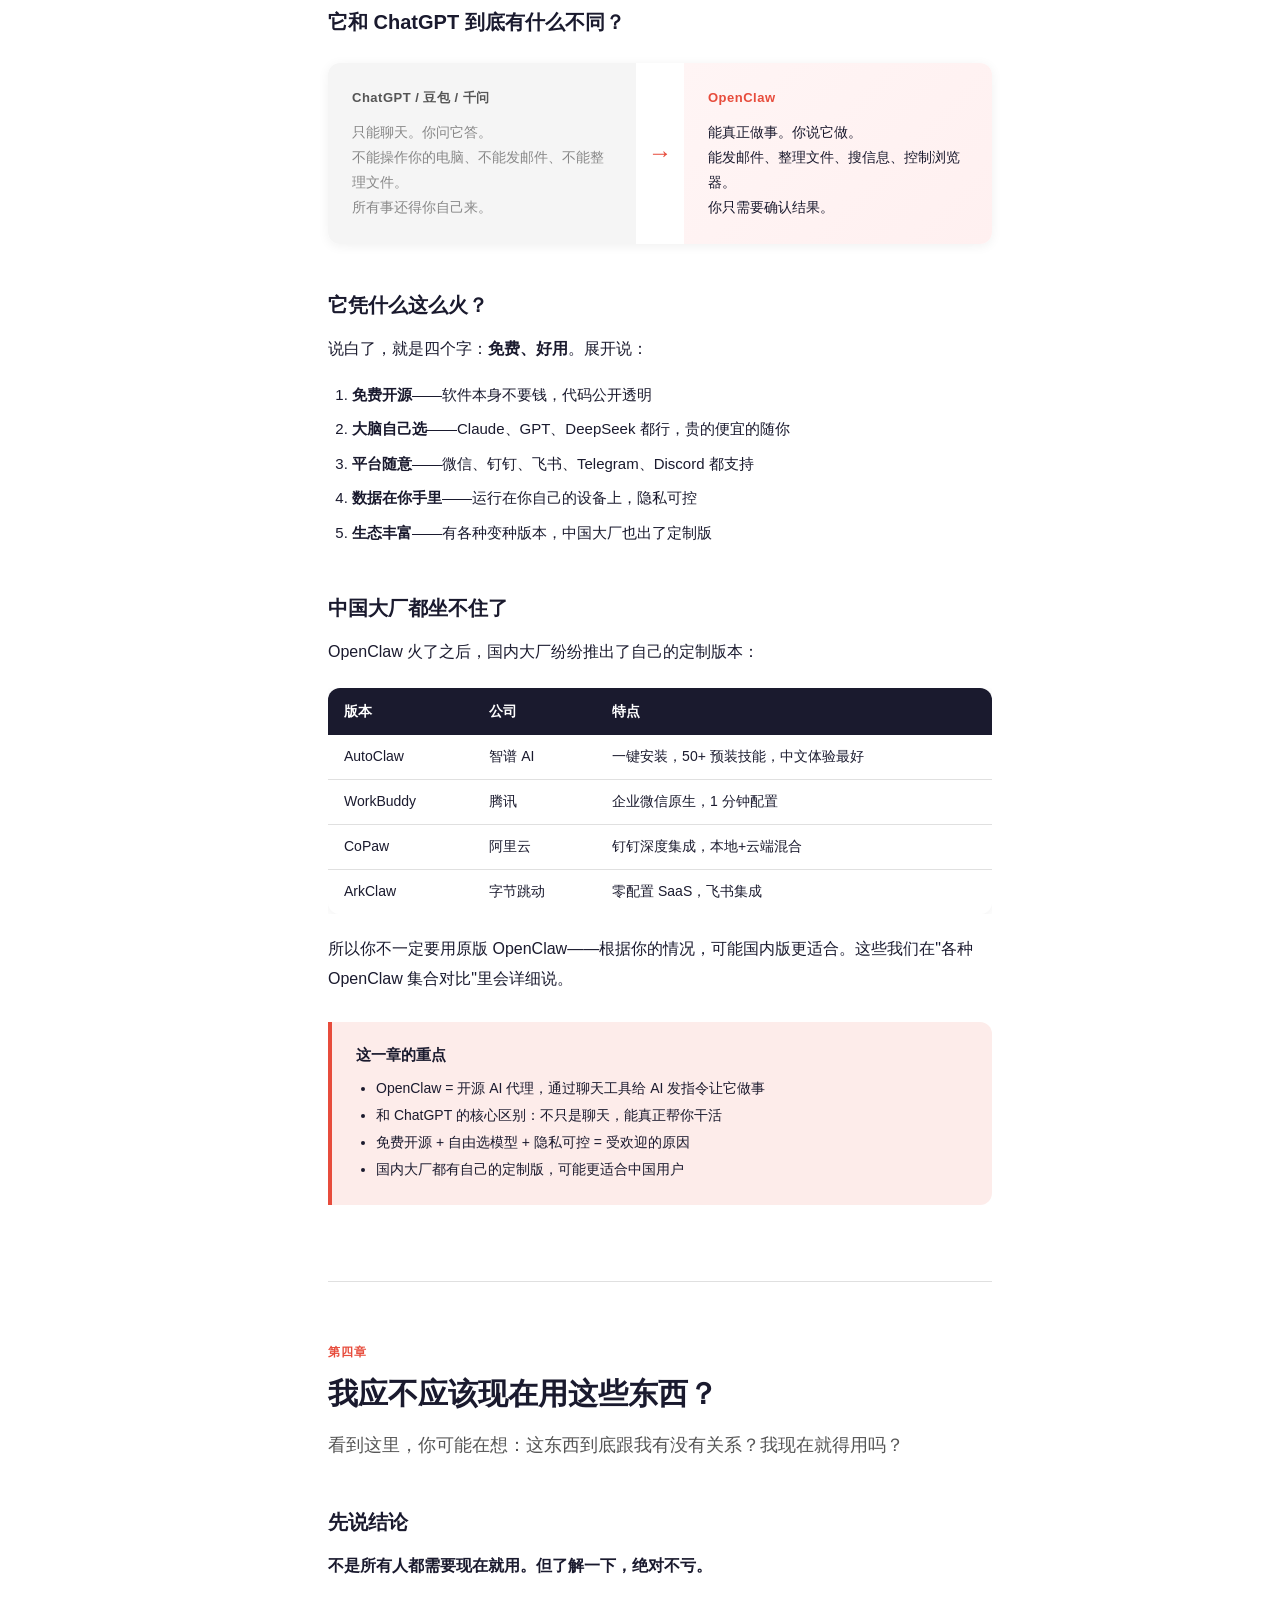
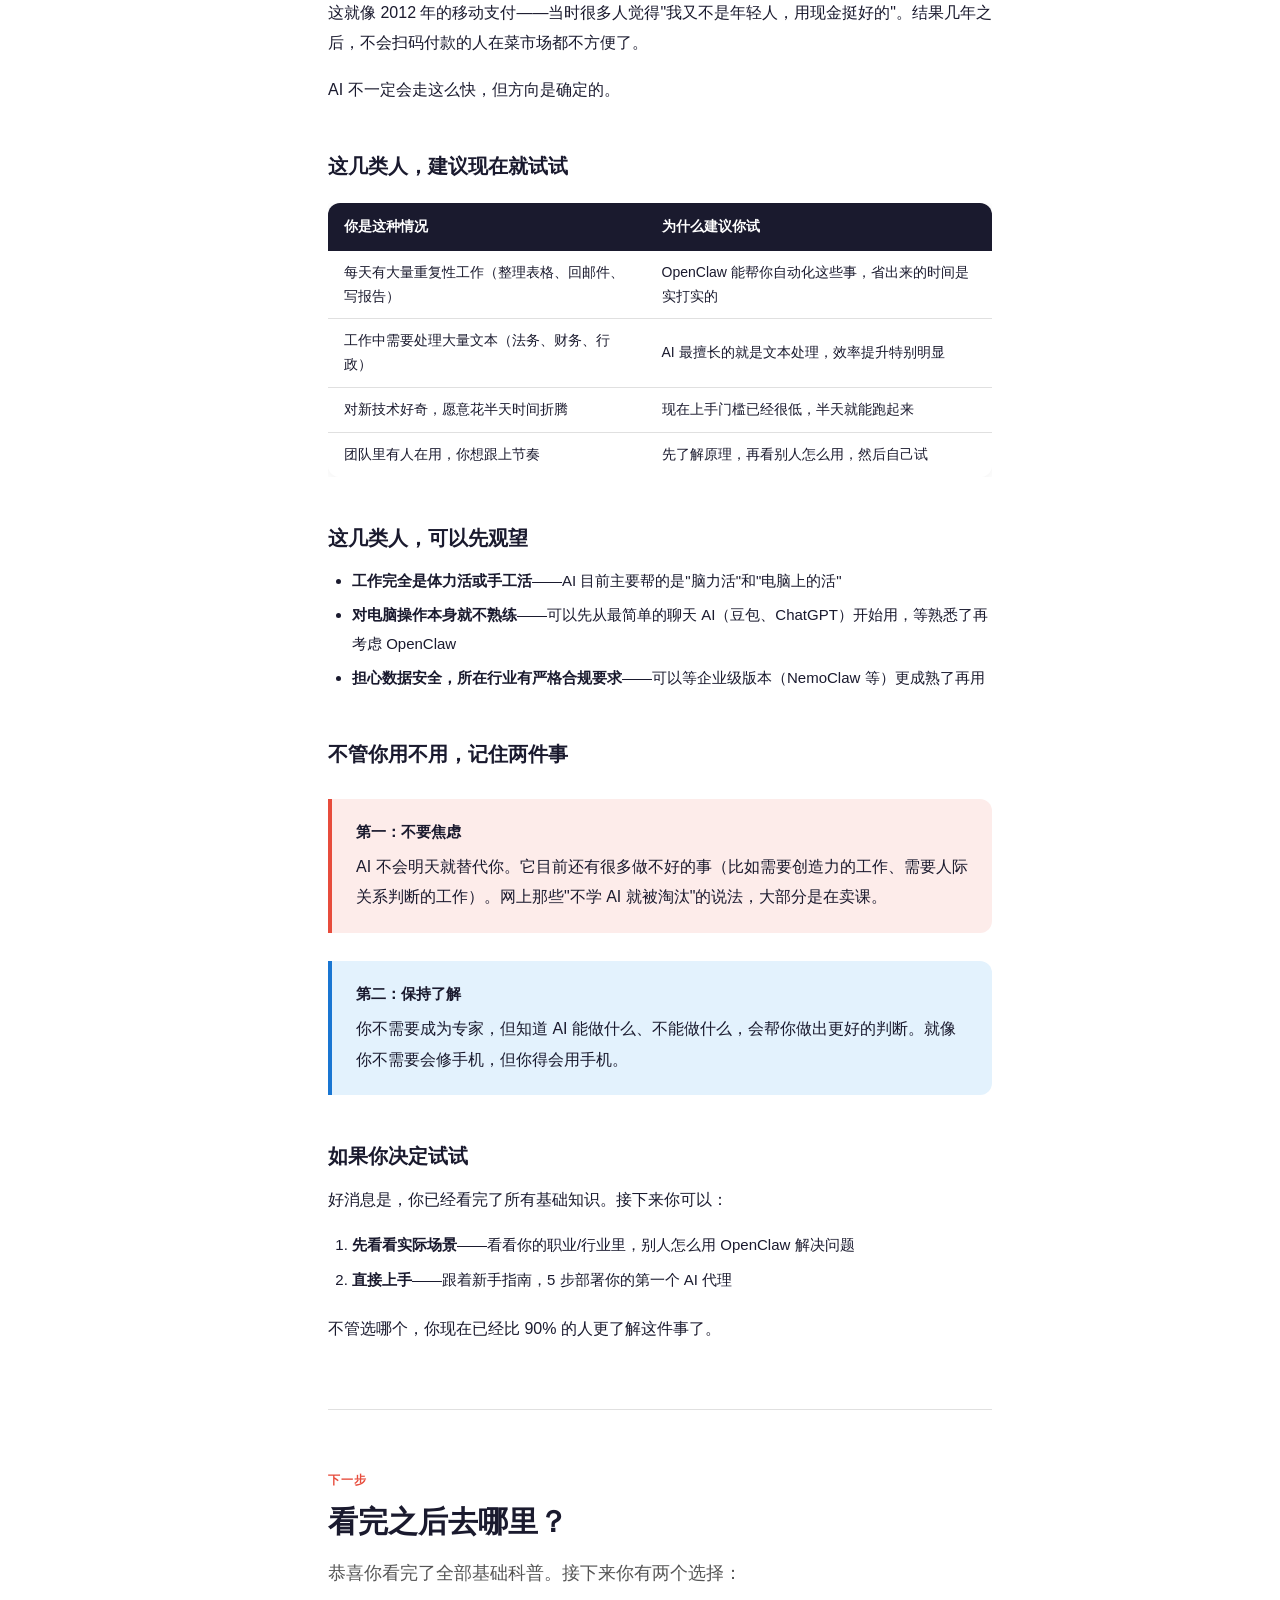
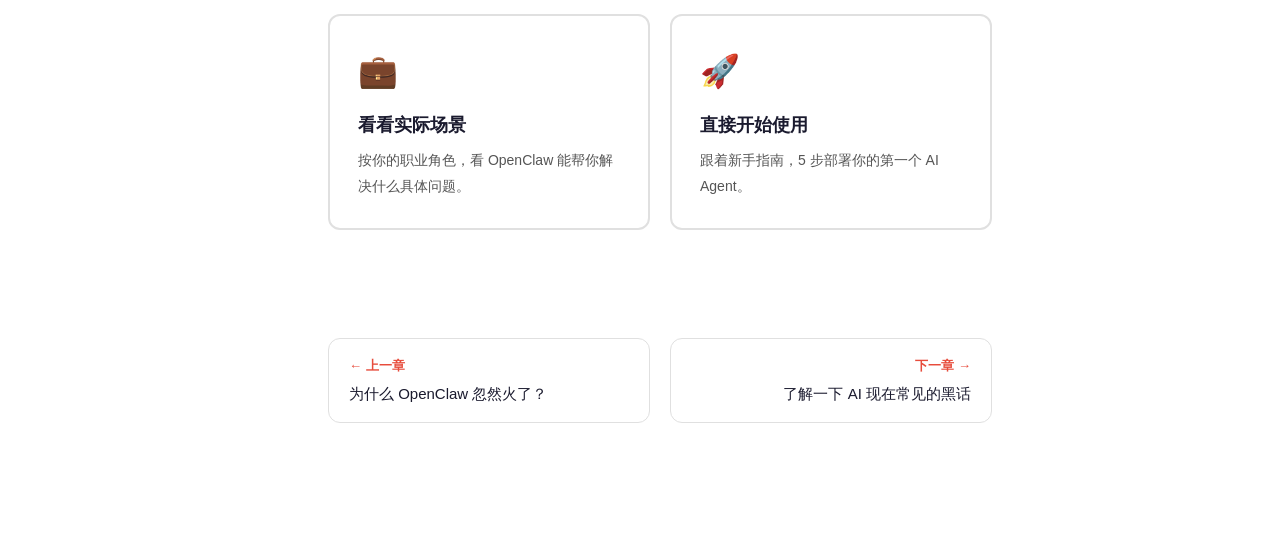
==== commit cd556d39: "优化基础科普内容：研究生比喻、章节调整 - 第一章：用"选择题 vs 应用题"简化 AI 为什么火的解释 - 第二章（原第三章）：术语科普改名"了解一下 AI 现在常见的黑话"，用连贯的"研究生"比喻" ====
--- a/ai-basics.html
+++ b/ai-basics.html
@@ -49,11 +49,11 @@
       </a>
       <a href="#ch2" class="sidebar-link" data-chapter="ch2">
         <span class="sidebar-num">二</span>
-        <span class="sidebar-title">为什么 OpenClaw 忽然火了</span>
+        <span class="sidebar-title">了解一下 AI 现在常见的黑话</span>
       </a>
       <a href="#ch3" class="sidebar-link" data-chapter="ch3">
         <span class="sidebar-num">三</span>
-        <span class="sidebar-title">常见术语到底什么意思？</span>
+        <span class="sidebar-title">为什么 OpenClaw 忽然火了</span>
       </a>
       <a href="#ch4" class="sidebar-link" data-chapter="ch4">
         <span class="sidebar-num">四</span>
@@ -77,21 +77,32 @@
     <article class="chapter" id="ch1">
       <div class="chapter-label">第一章</div>
       <h1>为什么 AI 最近几年这么火？</h1>
-      <p class="chapter-lead">其实 AI 研究已经搞了几十年了。只是从 2022 年底开始，普通人才真正用上了。</p>
-
-      <h2>不是突然的，是积累到了一个爆发点</h2>
-      <p>科学家研究 AI 已经超过 60 年了。但在很长一段时间里，AI 只能做一些很简单的事，比如下棋、识别图片里的猫。</p>
-      <p>直到最近几年，几件事同时发生了：</p>
-      <ul class="chapter-list">
-        <li><strong>算力变强了</strong>——显卡（GPU）变得超级强大，能处理海量数据</li>
-        <li><strong>数据变多了</strong>——互联网上积累了几十年的文字、图片、视频，成了 AI 的"教材"</li>
-        <li><strong>方法变巧了</strong>——研究人员发现了一种叫 "Transformer" 的训练方法，效果特别好</li>
-      </ul>
-      <p>这三件事叠在一起，就像手机从"大哥大"突然变成了智能手机——不是某一项技术的突破，是所有东西<strong>同时到位了</strong>。</p>
-
-      <h2>ChatGPT：让普通人第一次"摸到"AI</h2>
-      <p>2022 年 11 月，OpenAI 发布了 ChatGPT。这是第一次，不懂技术的普通人可以直接跟 AI 对话，而且 AI 的回答居然"像人话"。</p>
-      <p>两个月内，ChatGPT 的用户数突破了 1 亿。之后各大公司纷纷跟进：</p>
+      <p class="chapter-lead">一句话：因为 2022 年底出了个 ChatGPT，让所有人第一次感受到"AI 居然能像人一样说话"。</p>
+
+      <h2>以前的 AI：只会做选择题和填空题</h2>
+      <p>AI 研究其实已经搞了几十年了。但以前的 AI 本质上是<strong>根据设定好的问答集来回答问题</strong>——有人提前写好了"用户问 A 就回答 B"，没写到的问题，它就不会回答。</p>
+      <p>你可能遇到过那种客服机器人，问什么都答非所问，稍微换个说法它就不懂了。那就是旧时代的 AI。</p>
+      <p>简单来说：<strong>以前的 AI 只会做选择题和填空题</strong>。</p>
+
+      <h2>ChatGPT 开始：AI 会做应用题、写作文了</h2>
+      <p>2022 年 11 月，OpenAI 发布了 ChatGPT。它和以前的 AI 完全不同——</p>
+      <p>ChatGPT 不是根据设定好的问题集来回答，而是通过学习互联网上的海量信息，训练出了一个类似<strong>大学生一样的通才</strong>。它能够自己组织语言，自己生成句子，真正像一个人一样和你对话。</p>
+      <p><strong>简单来说：从 ChatGPT 开始，AI 会做应用题了，能写作文了。</strong></p>
+
+      <div class="chapter-compare">
+        <div class="compare-item compare-old">
+          <div class="compare-label">以前的 AI</div>
+          <p>只会做<strong>选择题</strong>和<strong>填空题</strong><br>提前设定好答案，没设定的就不会<br>换个说法就听不懂</p>
+        </div>
+        <div class="compare-vs">→</div>
+        <div class="compare-item compare-new">
+          <div class="compare-label">ChatGPT 之后的 AI</div>
+          <p>会做<strong>应用题</strong>，能<strong>写作文</strong><br>学习了互联网海量信息，自己生成回答<br>像一个通才大学生一样和你对话</p>
+        </div>
+      </div>
+
+      <h2>然后所有公司都跟上了</h2>
+      <p>ChatGPT 火了之后，全世界的科技公司都开始做自己的 AI：</p>
       <div class="chapter-table">
         <table>
           <thead><tr><th>公司</th><th>产品</th><th>你可能在哪里见过</th></tr></thead>
@@ -99,33 +110,395 @@
             <tr><td>OpenAI</td><td>ChatGPT</td><td>最早火起来的</td></tr>
             <tr><td>Google</td><td>Gemini</td><td>Google 搜索里的 AI 回答</td></tr>
             <tr><td>Anthropic</td><td>Claude</td><td>很多人觉得写东西最好的</td></tr>
-            <tr><td>百度</td><td>文心一言</td><td>国内最早一批</td></tr>
             <tr><td>字节跳动</td><td>豆包</td><td>抖音系的 AI 助手</td></tr>
             <tr><td>阿里</td><td>通义千问</td><td>淘宝、钉钉里的 AI</td></tr>
             <tr><td>DeepSeek</td><td>DeepSeek</td><td>又便宜又好用的黑马</td></tr>
           </tbody>
         </table>
       </div>
-
-      <h2>所以，现在是什么阶段？</h2>
-      <p>打个比方：现在的 AI 相当于 <strong>2010 年的智能手机</strong>。</p>
-      <p>iPhone 已经出来了（ChatGPT），各种品牌也出来了（各家大模型），但大多数人还在观望，不太知道怎么用，觉得"好像挺厉害但跟我没关系"。</p>
-      <p>但回想一下：到了 2015 年，你能想象没有手机支付、没有外卖 App 的生活吗？</p>
-      <p><strong>AI 大概率也会走这条路。</strong>不是让你焦虑，而是说——现在了解一下，总比后面被动好。</p>
+      <p>所以你看到的豆包、元宝、千问这些，本质上都是 ChatGPT 引发的这波浪潮的产物。</p>
 
       <div class="chapter-callout">
         <strong>这一章的重点</strong>
         <ul>
-          <li>AI 不是突然出现的，是技术积累到了爆发点</li>
-          <li>ChatGPT 让普通人第一次能直接用上 AI</li>
-          <li>现在的 AI 相当于 2010 年的智能手机，还在早期</li>
+          <li>2022 年 11 月 ChatGPT 发布，引发了整个 AI 浪潮</li>
+          <li>以前的 AI 只会做选择题——根据设定好的答案回答</li>
+          <li>现在的 AI 会做应用题——像个通才大学生，能自己组织语言和你对话</li>
+          <li>豆包、千问这些都是这波浪潮的产物</li>
         </ul>
       </div>
     </article>
 
-    <!-- Chapter 2: 为什么 OpenClaw 忽然火了 -->
+    <!-- Chapter 2: 了解一下 AI 现在常见的黑话 -->
     <article class="chapter" id="ch2">
       <div class="chapter-label">第二章</div>
+      <h1>了解一下 AI 现在常见的黑话</h1>
+      <p class="chapter-lead">你不需要懂算法、不需要懂编程。但下面这几个词搞清楚了，后面看任何 AI 相关的东西都不会懵。</p>
+
+      <p>为了让你一次性搞懂所有概念，我们用<strong>一个连贯的比喻</strong>来串起来：</p>
+
+      <div class="chapter-callout callout-info">
+        <strong>🎓 一个比喻贯穿全章</strong>
+        <p style="margin:8px 0 0;">想象你雇了一个<strong>刚毕业的研究生</strong>。他学习能力很强，什么都懂一点，能上网查资料，也能跟你正常对话沟通。</p>
+        <p style="margin:8px 0 0;">AI 的世界，就是围绕这个"研究生"展开的。</p>
+      </div>
+
+      <!-- 全景图 -->
+      <h2>先看全景：所有概念怎么拼在一起</h2>
+      <p>下面这张图展示了所有术语之间的关系。看不懂没关系，后面一个一个讲。</p>
+
+      <div class="diagram-wrapper">
+        <svg viewBox="0 0 720 500" xmlns="http://www.w3.org/2000/svg" class="concept-diagram">
+          <rect width="720" height="500" rx="16" fill="#fafafa" stroke="#e0e0e0"/>
+
+          <!-- You -->
+          <g transform="translate(360,48)">
+            <rect x="-64" y="-26" width="128" height="52" rx="26" fill="#e74c3c" stroke="none"/>
+            <text x="0" y="4" text-anchor="middle" fill="#fff" font-size="15" font-weight="700">👤 你</text>
+          </g>
+          <line x1="360" y1="76" x2="360" y2="108" stroke="#e74c3c" stroke-width="2" marker-end="url(#arrowR)"/>
+          <text x="385" y="98" fill="#e74c3c" font-size="11" font-weight="600">交代任务</text>
+
+          <!-- 研究生 (大模型) -->
+          <g transform="translate(360,160)">
+            <rect x="-120" y="-40" width="240" height="80" rx="14" fill="#fff5f5" stroke="#e74c3c" stroke-width="2"/>
+            <text x="0" y="-12" text-anchor="middle" fill="#e74c3c" font-size="14" font-weight="800">🎓 AI 研究生（大模型）</text>
+            <text x="0" y="8" text-anchor="middle" fill="#555" font-size="11">能上网、能对话、学什么会什么</text>
+            <text x="0" y="24" text-anchor="middle" fill="#999" font-size="10">Claude / GPT / DeepSeek / 千问…</text>
+          </g>
+
+          <!-- Token = 工资 -->
+          <g transform="translate(600,160)">
+            <rect x="-72" y="-34" width="144" height="68" rx="12" fill="#fffde7" stroke="#f9a825" stroke-width="1.5"/>
+            <text x="0" y="-8" text-anchor="middle" fill="#e65100" font-size="13" font-weight="700">💰 Token（工资）</text>
+            <text x="0" y="10" text-anchor="middle" fill="#555" font-size="10">干多少活</text>
+            <text x="0" y="24" text-anchor="middle" fill="#555" font-size="10">发多少钱</text>
+          </g>
+          <line x1="482" y1="160" x2="526" y2="160" stroke="#f9a825" stroke-width="1.5" stroke-dasharray="4,3"/>
+
+          <!-- 分界线 -->
+          <line x1="40" y1="240" x2="680" y2="240" stroke="#e0e0e0" stroke-width="1" stroke-dasharray="6,4"/>
+          <text x="360" y="258" text-anchor="middle" fill="#999" font-size="11">▼ 只给他聊天窗口？还是给他一台电脑？</text>
+
+          <!-- 左：豆包等 -->
+          <g transform="translate(200,340)">
+            <rect x="-140" y="-56" width="280" height="112" rx="14" fill="#f5f5f5" stroke="#ccc" stroke-width="1.5"/>
+            <text x="0" y="-30" text-anchor="middle" fill="#888" font-size="13" font-weight="700">豆包 / 元宝 / 千问</text>
+            <text x="0" y="-6" text-anchor="middle" font-size="28">🎓💬</text>
+            <text x="0" y="20" text-anchor="middle" fill="#888" font-size="11">只给了一个聊天窗口</text>
+            <text x="0" y="36" text-anchor="middle" fill="#aaa" font-size="10">能上网、能对话，但没法帮你操作电脑</text>
+          </g>
+
+          <!-- 右：OpenClaw -->
+          <g transform="translate(520,340)">
+            <rect x="-140" y="-56" width="280" height="112" rx="14" fill="#fff5f5" stroke="#e74c3c" stroke-width="2"/>
+            <text x="0" y="-30" text-anchor="middle" fill="#e74c3c" font-size="13" font-weight="800">OpenClaw</text>
+            <text x="-24" y="-2" text-anchor="middle" font-size="28">🎓</text>
+            <text x="0" y="-2" text-anchor="middle" font-size="14" fill="#e74c3c" font-weight="700">+</text>
+            <text x="24" y="-2" text-anchor="middle" font-size="28">💻</text>
+            <text x="0" y="20" text-anchor="middle" fill="#e74c3c" font-size="11" font-weight="600">给了一台电脑</text>
+            <text x="0" y="36" text-anchor="middle" fill="#c0392b" font-size="10">能像真人一样操作电脑、帮你完成各种任务</text>
+          </g>
+
+          <!-- Arrows from 研究生 down -->
+          <line x1="300" y1="202" x2="220" y2="282" stroke="#ccc" stroke-width="1.5" marker-end="url(#arrowGray)"/>
+          <line x1="420" y1="202" x2="500" y2="282" stroke="#e74c3c" stroke-width="1.5" marker-end="url(#arrowR)"/>
+
+          <!-- Skills 标注 -->
+          <g transform="translate(120,160)">
+            <rect x="-72" y="-34" width="144" height="68" rx="12" fill="#e8f5e9" stroke="#43a047" stroke-width="1.5"/>
+            <text x="0" y="-8" text-anchor="middle" fill="#2e7d32" font-size="13" font-weight="700">🛠 Skills（技能）</text>
+            <text x="0" y="10" text-anchor="middle" fill="#555" font-size="10">通才，什么都能学</text>
+            <text x="0" y="24" text-anchor="middle" fill="#555" font-size="10">需要时学特定技能</text>
+          </g>
+          <line x1="194" y1="160" x2="238" y2="160" stroke="#43a047" stroke-width="1.5" stroke-dasharray="4,3"/>
+
+          <defs>
+            <marker id="arrowR" markerWidth="8" markerHeight="8" refX="7" refY="4" orient="auto"><path d="M0,0 L8,4 L0,8 Z" fill="#e74c3c"/></marker>
+            <marker id="arrowGray" markerWidth="8" markerHeight="8" refX="7" refY="4" orient="auto"><path d="M0,0 L8,4 L0,8 Z" fill="#ccc"/></marker>
+          </defs>
+        </svg>
+      </div>
+      <p style="text-align:center;font-size:13px;color:#999;margin-top:8px;">▲ 所有术语之间的关系全景图</p>
+
+      <!-- 大模型 -->
+      <h2>🎓 大模型 = 一个刚毕业的研究生</h2>
+      <p>你可以把 AI 大模型想象成一个<strong>刚毕业的研究生</strong>——他学习能力很强，读过海量的书、论文、网页，什么都懂一点。他能自己上网查资料，也能跟你正常对话，基本可以按照你的要求给你回答问题。</p>
+      <p>但就像研究生有名校和普校之分一样，不同"大模型"也有好坏之别：</p>
+      <div class="diagram-wrapper">
+        <svg viewBox="0 0 660 170" xmlns="http://www.w3.org/2000/svg" class="concept-diagram">
+          <rect width="660" height="170" rx="12" fill="#fafafa" stroke="#e0e0e0"/>
+          <text x="330" y="28" text-anchor="middle" fill="#555" font-size="12">🎓 市场上有很多"研究生"可以选，能力和要价各不相同：</text>
+          <!-- Claude -->
+          <g transform="translate(90,100)">
+            <rect x="-65" y="-38" width="130" height="76" rx="10" fill="#fff5f5" stroke="#e74c3c" stroke-width="1.5"/>
+            <text x="0" y="-16" text-anchor="middle" fill="#e74c3c" font-size="12" font-weight="700">Claude</text>
+            <text x="0" y="2" text-anchor="middle" fill="#888" font-size="10">写东西、分析文档特别好</text>
+            <text x="0" y="18" text-anchor="middle" fill="#888" font-size="10">像文科尖子生</text>
+          </g>
+          <!-- GPT -->
+          <g transform="translate(250,100)">
+            <rect x="-65" y="-38" width="130" height="76" rx="10" fill="#e8f5e9" stroke="#43a047" stroke-width="1.5"/>
+            <text x="0" y="-16" text-anchor="middle" fill="#2e7d32" font-size="12" font-weight="700">GPT</text>
+            <text x="0" y="2" text-anchor="middle" fill="#888" font-size="10">综合能力强，啥都行</text>
+            <text x="0" y="18" text-anchor="middle" fill="#888" font-size="10">像全能型选手</text>
+          </g>
+          <!-- DeepSeek -->
+          <g transform="translate(410,100)">
+            <rect x="-65" y="-38" width="130" height="76" rx="10" fill="#e3f2fd" stroke="#1976d2" stroke-width="1.5"/>
+            <text x="0" y="-16" text-anchor="middle" fill="#1565c0" font-size="12" font-weight="700">DeepSeek</text>
+            <text x="0" y="2" text-anchor="middle" fill="#888" font-size="10">便宜又好用，写代码强</text>
+            <text x="0" y="18" text-anchor="middle" fill="#888" font-size="10">像性价比之王</text>
+          </g>
+          <!-- Local -->
+          <g transform="translate(570,100)">
+            <rect x="-65" y="-38" width="130" height="76" rx="10" fill="#fffde7" stroke="#f9a825" stroke-width="1.5"/>
+            <text x="0" y="-16" text-anchor="middle" fill="#e65100" font-size="12" font-weight="700">本地模型</text>
+            <text x="0" y="2" text-anchor="middle" fill="#888" font-size="10">在你自己电脑上跑</text>
+            <text x="0" y="18" text-anchor="middle" fill="#888" font-size="10">像免费的实习生</text>
+          </g>
+        </svg>
+      </div>
+      <p>重要的是：<strong>你随时可以换人</strong>。用了 Claude 觉得贵，可以换 DeepSeek；想省钱，就用本地模型。OpenClaw 不绑定任何一个研究生。</p>
+
+      <!-- Token -->
+      <h2>💰 Token = 给研究生发的工资</h2>
+      <p>研究生不是白干的，要发工资。但不是月薪，而是<strong>按量计费</strong>——他帮你处理了多少文字，你就付多少钱。</p>
+      <p>这个计量单位叫 <strong>Token</strong>，大致等于文字数量：</p>
+      <div class="chapter-callout callout-info">
+        <strong>1 个汉字 ≈ 1-2 个 Token</strong><br>
+        一篇 1000 字的文章 ≈ 1500 个 Token<br>
+        1 百万 Token ≈ 一本普通小说的长度
+      </div>
+      <p>不同研究生的"工资"差距很大：</p>
+      <div class="diagram-wrapper">
+        <svg viewBox="0 0 660 150" xmlns="http://www.w3.org/2000/svg" class="concept-diagram">
+          <rect width="660" height="150" rx="12" fill="#fafafa" stroke="#e0e0e0"/>
+          <text x="330" y="28" text-anchor="middle" fill="#555" font-size="12">💰 处理一本小说（100 万字）的价格对比：</text>
+          <line x1="60" y1="90" x2="600" y2="90" stroke="#e0e0e0" stroke-width="2"/>
+          <g transform="translate(80,70)">
+            <rect x="-36" y="-24" width="72" height="48" rx="8" fill="#fffde7" stroke="#f9a825" stroke-width="1"/>
+            <text x="0" y="-4" text-anchor="middle" fill="#e65100" font-size="10" font-weight="700">本地模型</text>
+            <text x="0" y="12" text-anchor="middle" fill="#e65100" font-size="11" font-weight="700">¥0</text>
+          </g>
+          <g transform="translate(180,70)">
+            <rect x="-42" y="-24" width="84" height="48" rx="8" fill="#e3f2fd" stroke="#1976d2" stroke-width="1"/>
+            <text x="0" y="-4" text-anchor="middle" fill="#1565c0" font-size="10" font-weight="700">DeepSeek</text>
+            <text x="0" y="12" text-anchor="middle" fill="#1565c0" font-size="11" font-weight="700">¥2</text>
+          </g>
+          <g transform="translate(330,70)">
+            <rect x="-36" y="-24" width="72" height="48" rx="8" fill="#e8f5e9" stroke="#43a047" stroke-width="1"/>
+            <text x="0" y="-4" text-anchor="middle" fill="#2e7d32" font-size="10" font-weight="700">GPT-4o</text>
+            <text x="0" y="12" text-anchor="middle" fill="#2e7d32" font-size="11" font-weight="700">¥15</text>
+          </g>
+          <g transform="translate(440,70)">
+            <rect x="-40" y="-24" width="80" height="48" rx="8" fill="#fff5f5" stroke="#e74c3c" stroke-width="1"/>
+            <text x="0" y="-4" text-anchor="middle" fill="#e74c3c" font-size="10" font-weight="700">Sonnet</text>
+            <text x="0" y="12" text-anchor="middle" fill="#c0392b" font-size="11" font-weight="700">¥20</text>
+          </g>
+          <g transform="translate(570,70)">
+            <rect x="-40" y="-24" width="80" height="48" rx="8" fill="#fff5f5" stroke="#e74c3c" stroke-width="1"/>
+            <text x="0" y="-4" text-anchor="middle" fill="#e74c3c" font-size="10" font-weight="700">Opus</text>
+            <text x="0" y="12" text-anchor="middle" fill="#c0392b" font-size="11" font-weight="700">¥100+</text>
+          </g>
+          <text x="80" y="130" text-anchor="middle" fill="#999" font-size="10">← 便宜</text>
+          <text x="570" y="130" text-anchor="middle" fill="#999" font-size="10">贵 →</text>
+        </svg>
+      </div>
+      <p>日常轻度使用，一个月大概花 ¥30-100。简单任务用便宜的研究生，重要任务换贵的来做——混合使用，最省钱。</p>
+
+      <!-- Skills -->
+      <h2>🛠 Skills = 研究生的技能</h2>
+      <p>这位 AI 研究生是个<strong>通才</strong>——什么都会一点，什么都可以学。</p>
+      <p>当你有具体明确的问题需要他解决的时候，就可以让他去<strong>学习特定的技能（Skills）</strong>，这样他能把你想要的事情做得更好、更专业。</p>
+      <div class="diagram-wrapper">
+        <svg viewBox="0 0 660 200" xmlns="http://www.w3.org/2000/svg" class="concept-diagram">
+          <rect width="660" height="200" rx="12" fill="#fafafa" stroke="#e0e0e0"/>
+          <!-- 研究生中心 -->
+          <g transform="translate(330,100)">
+            <circle r="40" fill="#fff5f5" stroke="#e74c3c" stroke-width="2"/>
+            <text x="0" y="-6" text-anchor="middle" font-size="26">🎓</text>
+            <text x="0" y="14" text-anchor="middle" fill="#e74c3c" font-size="9" font-weight="700">通才研究生</text>
+          </g>
+          <!-- Skills around -->
+          <g transform="translate(100,50)">
+            <rect x="-60" y="-22" width="120" height="44" rx="8" fill="#e8f5e9" stroke="#43a047" stroke-width="1"/>
+            <text x="0" y="4" text-anchor="middle" fill="#2e7d32" font-size="11" font-weight="600">📧 写邮件、发邮件</text>
+          </g>
+          <line x1="162" y1="54" x2="292" y2="82" stroke="#43a047" stroke-width="1" stroke-dasharray="3,3"/>
+          <g transform="translate(100,150)">
+            <rect x="-60" y="-22" width="120" height="44" rx="8" fill="#e8f5e9" stroke="#43a047" stroke-width="1"/>
+            <text x="0" y="4" text-anchor="middle" fill="#2e7d32" font-size="11" font-weight="600">📊 整理 Excel</text>
+          </g>
+          <line x1="162" y1="148" x2="292" y2="118" stroke="#43a047" stroke-width="1" stroke-dasharray="3,3"/>
+          <g transform="translate(560,50)">
+            <rect x="-60" y="-22" width="120" height="44" rx="8" fill="#e8f5e9" stroke="#43a047" stroke-width="1"/>
+            <text x="0" y="4" text-anchor="middle" fill="#2e7d32" font-size="11" font-weight="600">📝 写合同、审文件</text>
+          </g>
+          <line x1="498" y1="54" x2="368" y2="82" stroke="#43a047" stroke-width="1" stroke-dasharray="3,3"/>
+          <g transform="translate(560,150)">
+            <rect x="-60" y="-22" width="120" height="44" rx="8" fill="#e8f5e9" stroke="#43a047" stroke-width="1"/>
+            <text x="0" y="4" text-anchor="middle" fill="#2e7d32" font-size="11" font-weight="600">🔍 搜信息、做调研</text>
+          </g>
+          <line x1="498" y1="148" x2="368" y2="118" stroke="#43a047" stroke-width="1" stroke-dasharray="3,3"/>
+        </svg>
+      </div>
+      <p>OpenClaw 社区有大量现成的 Skills 可以安装，就像给研究生报培训班——<strong>技能越多，能帮你干的事就越多</strong>。</p>
+
+      <!-- 豆包 vs OpenClaw -->
+      <h2>💬 豆包/千问 vs 🖥️ OpenClaw：差别在哪？</h2>
+      <p>理解了"研究生"之后，这个区别就很好懂了：</p>
+      <div class="diagram-wrapper">
+        <svg viewBox="0 0 660 240" xmlns="http://www.w3.org/2000/svg" class="concept-diagram">
+          <rect width="660" height="240" rx="12" fill="#fafafa" stroke="#e0e0e0"/>
+          <!-- 左：豆包 -->
+          <g transform="translate(180,120)">
+            <rect x="-148" y="-80" width="296" height="160" rx="14" fill="#f5f5f5" stroke="#ccc" stroke-width="1.5"/>
+            <text x="0" y="-54" text-anchor="middle" fill="#888" font-size="13" font-weight="700">豆包 / 元宝 / 千问</text>
+            <text x="-40" y="-10" text-anchor="middle" font-size="36">🎓</text>
+            <text x="20" y="-10" text-anchor="middle" font-size="36">💬</text>
+            <text x="0" y="26" text-anchor="middle" fill="#555" font-size="12">研究生 + 一个聊天窗口</text>
+            <text x="0" y="46" text-anchor="middle" fill="#888" font-size="10.5">能上网、能对话、能回答问题</text>
+            <text x="0" y="62" text-anchor="middle" fill="#aaa" font-size="10.5">但没法帮你操作电脑上的任何东西</text>
+          </g>
+          <!-- 右：OpenClaw -->
+          <g transform="translate(490,120)">
+            <rect x="-138" y="-80" width="276" height="160" rx="14" fill="#fff5f5" stroke="#e74c3c" stroke-width="2"/>
+            <text x="0" y="-54" text-anchor="middle" fill="#e74c3c" font-size="13" font-weight="800">OpenClaw</text>
+            <text x="-40" y="-10" text-anchor="middle" font-size="36">🎓</text>
+            <text x="0" y="-14" text-anchor="middle" font-size="16" fill="#e74c3c" font-weight="700">+</text>
+            <text x="40" y="-10" text-anchor="middle" font-size="36">💻</text>
+            <text x="0" y="26" text-anchor="middle" fill="#e74c3c" font-size="12" font-weight="600">研究生 + 一台电脑</text>
+            <text x="0" y="46" text-anchor="middle" fill="#555" font-size="10.5">能像真人一样操作电脑</text>
+            <text x="0" y="62" text-anchor="middle" fill="#c0392b" font-size="10.5">发邮件、整理文件、搜信息、填表格…</text>
+          </g>
+        </svg>
+      </div>
+      <p><strong>豆包、元宝、千问</strong>这些，就是一个只能上网、只能和你聊天的研究生。你问他问题他能答，但让他帮你发个邮件？他做不到。</p>
+      <p><strong>OpenClaw</strong> 呢，就是你<strong>给这个研究生一台电脑</strong>。你可以把你自己的电脑给他用，也可以另外租一台专门给他。这样他就可以像真人一样操作电脑，帮你去完成电脑上的各种操作。</p>
+
+      <!-- API Key -->
+      <h2>🔑 API Key = 研究生的「上岗证」</h2>
+      <p>你选好了要雇哪个研究生（比如 Claude），就得去他所在的"学校"（Anthropic 公司）办一张<strong>上岗证</strong>。有了这张证，研究生才能正式来给你干活。</p>
+      <p>这张上岗证就是 <strong>API Key</strong>——一串密码，OpenClaw 拿着它去调用研究生的能力，同时通过它来计费发工资。</p>
+      <div class="diagram-wrapper">
+        <svg viewBox="0 0 660 120" xmlns="http://www.w3.org/2000/svg" class="concept-diagram">
+          <rect width="660" height="120" rx="12" fill="#fafafa" stroke="#e0e0e0"/>
+          <g transform="translate(130,60)">
+            <rect x="-100" y="-32" width="200" height="64" rx="10" fill="#e3f2fd" stroke="#1976d2" stroke-width="1.5"/>
+            <text x="0" y="-8" text-anchor="middle" fill="#1565c0" font-size="12" font-weight="700">🏫 研究生的学校（如 Anthropic）</text>
+            <text x="0" y="12" text-anchor="middle" fill="#888" font-size="11">注册后给你一张 API Key</text>
+          </g>
+          <g transform="translate(330,60)">
+            <text x="0" y="0" text-anchor="middle" font-size="24">🔑</text>
+            <text x="0" y="22" text-anchor="middle" fill="#1565c0" font-size="10">sk-xxxxx</text>
+          </g>
+          <line x1="232" y1="60" x2="308" y2="60" stroke="#1976d2" stroke-width="1.5" marker-end="url(#arrowB)"/>
+          <line x1="352" y1="60" x2="428" y2="60" stroke="#1976d2" stroke-width="1.5" marker-end="url(#arrowB)"/>
+          <g transform="translate(530,60)">
+            <rect x="-100" y="-32" width="200" height="64" rx="10" fill="#fff5f5" stroke="#e74c3c" stroke-width="1.5"/>
+            <text x="0" y="-8" text-anchor="middle" fill="#e74c3c" font-size="12" font-weight="700">💻 OpenClaw（你给他的电脑）</text>
+            <text x="0" y="12" text-anchor="middle" fill="#888" font-size="11">拿着 Key 让研究生上岗干活</text>
+          </g>
+          <defs>
+            <marker id="arrowB" markerWidth="8" markerHeight="8" refX="7" refY="4" orient="auto"><path d="M0,0 L8,4 L0,8 Z" fill="#1976d2"/></marker>
+          </defs>
+        </svg>
+      </div>
+      <p>部署 OpenClaw 的时候，只需要去对应公司网站注册 → 获取 API Key → 填进去，研究生就上岗了。</p>
+
+      <!-- Prompt -->
+      <h2>💬 Prompt = 你交代给研究生的话</h2>
+      <p>你可能听过"写 Prompt""Prompt 工程师"之类的说法。其实就是<strong>你给研究生交代任务时说的话</strong>。</p>
+      <p>就像你跟真人交代工作一样——说得越清楚，他做得越好：</p>
+      <div class="chapter-compare">
+        <div class="compare-item compare-old">
+          <div class="compare-label">模糊的交代（差 Prompt）</div>
+          <p>"帮我写个东西"<br>→ 研究生不知道写什么，随便交了一篇</p>
+        </div>
+        <div class="compare-vs">→</div>
+        <div class="compare-item compare-new">
+          <div class="compare-label">清楚的交代（好 Prompt）</div>
+          <p>"帮我写一封给客户的道歉邮件，因为发货延迟了 3 天，语气诚恳但专业"<br>→ 研究生交出一封完美的邮件</p>
+        </div>
+      </div>
+
+      <!-- 开源 -->
+      <h2>📖 开源 = 这个研究生的"培养方案"是公开的</h2>
+      <p>OpenClaw 是开源的，意思是它的全部代码（相当于研究生的"培养方案"和"工作手册"）都是公开的，任何人都可以看、可以用、可以改。</p>
+      <p>这意味着：</p>
+      <ul class="chapter-list">
+        <li><strong>免费</strong>——OpenClaw 本身不要钱（研究生工资另算）</li>
+        <li><strong>透明</strong>——代码公开，没法偷偷搜集你的数据</li>
+        <li><strong>可控</strong>——不满意可以自己改，或者用别人改好的版本</li>
+        <li><strong>不会被卡脖子</strong>——不依赖某一家公司</li>
+      </ul>
+
+      <!-- 总结 -->
+      <h2>串起来再看一遍</h2>
+      <div class="diagram-wrapper">
+        <svg viewBox="0 0 660 260" xmlns="http://www.w3.org/2000/svg" class="concept-diagram">
+          <rect width="660" height="260" rx="12" fill="#fafafa" stroke="#e0e0e0"/>
+          <text x="330" y="30" text-anchor="middle" fill="#333" font-size="14" font-weight="700">整个流程就是这样的：</text>
+
+          <g transform="translate(80,80)"><circle r="28" fill="#e74c3c"/><text x="0" y="2" text-anchor="middle" fill="#fff" font-size="14" font-weight="700">1</text></g>
+          <text x="80" y="125" text-anchor="middle" fill="#333" font-size="11" font-weight="600">你</text>
+          <text x="80" y="140" text-anchor="middle" fill="#888" font-size="10">用 Prompt</text>
+          <text x="80" y="154" text-anchor="middle" fill="#888" font-size="10">交代任务</text>
+          <line x1="110" y1="80" x2="168" y2="80" stroke="#e74c3c" stroke-width="2" marker-end="url(#aR)"/>
+
+          <g transform="translate(200,80)"><circle r="28" fill="#e74c3c"/><text x="0" y="2" text-anchor="middle" fill="#fff" font-size="14" font-weight="700">2</text></g>
+          <text x="200" y="125" text-anchor="middle" fill="#333" font-size="11" font-weight="600">OpenClaw</text>
+          <text x="200" y="140" text-anchor="middle" fill="#888" font-size="10">给研究生的电脑</text>
+          <text x="200" y="154" text-anchor="middle" fill="#888" font-size="10">接收你的任务</text>
+          <line x1="230" y1="80" x2="288" y2="80" stroke="#e74c3c" stroke-width="2" marker-end="url(#aR)"/>
+
+          <g transform="translate(320,80)"><circle r="28" fill="#1976d2"/><text x="0" y="2" text-anchor="middle" fill="#fff" font-size="14" font-weight="700">3</text></g>
+          <text x="320" y="125" text-anchor="middle" fill="#333" font-size="11" font-weight="600">研究生思考</text>
+          <text x="320" y="140" text-anchor="middle" fill="#888" font-size="10">用 API Key 上岗</text>
+          <text x="320" y="154" text-anchor="middle" fill="#888" font-size="10">消耗 Token 工资</text>
+          <line x1="350" y1="80" x2="418" y2="80" stroke="#1976d2" stroke-width="2" marker-end="url(#aB)"/>
+
+          <g transform="translate(450,80)"><circle r="28" fill="#43a047"/><text x="0" y="2" text-anchor="middle" fill="#fff" font-size="14" font-weight="700">4</text></g>
+          <text x="450" y="125" text-anchor="middle" fill="#333" font-size="11" font-weight="600">用 Skills 干活</text>
+          <text x="450" y="140" text-anchor="middle" fill="#888" font-size="10">操作电脑</text>
+          <text x="450" y="154" text-anchor="middle" fill="#888" font-size="10">完成具体任务</text>
+          <line x1="480" y1="80" x2="548" y2="80" stroke="#43a047" stroke-width="2" marker-end="url(#aG)"/>
+
+          <g transform="translate(580,80)"><circle r="28" fill="#2e7d32"/><text x="0" y="2" text-anchor="middle" fill="#fff" font-size="14" font-weight="700">5</text></g>
+          <text x="580" y="125" text-anchor="middle" fill="#333" font-size="11" font-weight="600">完成！</text>
+          <text x="580" y="140" text-anchor="middle" fill="#888" font-size="10">结果交给你</text>
+
+          <rect x="30" y="175" width="600" height="60" rx="10" fill="#fff5f5" stroke="#e74c3c" stroke-width="1"/>
+          <text x="330" y="198" text-anchor="middle" fill="#333" font-size="12" font-weight="700">用研究生的话来说就是：</text>
+          <text x="330" y="218" text-anchor="middle" fill="#555" font-size="11">你交代任务 → 研究生坐到电脑前（OpenClaw）→ 动脑思考（大模型，付工资 Token）→ 用技能（Skills）操作电脑 → 搞定！</text>
+
+          <defs>
+            <marker id="aR" markerWidth="8" markerHeight="8" refX="7" refY="4" orient="auto"><path d="M0,0 L8,4 L0,8 Z" fill="#e74c3c"/></marker>
+            <marker id="aB" markerWidth="8" markerHeight="8" refX="7" refY="4" orient="auto"><path d="M0,0 L8,4 L0,8 Z" fill="#1976d2"/></marker>
+            <marker id="aG" markerWidth="8" markerHeight="8" refX="7" refY="4" orient="auto"><path d="M0,0 L8,4 L0,8 Z" fill="#43a047"/></marker>
+          </defs>
+        </svg>
+      </div>
+
+      <div class="chapter-callout">
+        <strong>这一章的重点（用研究生比喻记住）</strong>
+        <ul>
+          <li><strong>大模型</strong> = 一个刚毕业的研究生（Claude / GPT / DeepSeek，各有特长）</li>
+          <li><strong>Token</strong> = 给研究生发的工资（干多少活付多少钱）</li>
+          <li><strong>Skills</strong> = 研究生的技能（通才，什么都能学，学了就做得更好）</li>
+          <li><strong>豆包/千问</strong> = 只给了研究生一个聊天窗口（能问答，不能操作电脑）</li>
+          <li><strong>OpenClaw</strong> = 给研究生一台电脑（能像真人一样帮你操作电脑做事）</li>
+          <li><strong>API Key</strong> = 研究生的上岗证（去学校注册拿到，才能正式干活）</li>
+          <li><strong>Prompt</strong> = 你交代给研究生的话（说得越清楚，活干得越好）</li>
+          <li><strong>开源</strong> = 培养方案公开（免费、透明、可控）</li>
+        </ul>
+      </div>
+    </article>
+
+    <!-- Chapter 3: 为什么 OpenClaw 忽然火了 -->
+    <article class="chapter" id="ch3">
+      <div class="chapter-label">第三章</div>
       <h1>为什么 OpenClaw 忽然火了？</h1>
       <p class="chapter-lead">GitHub 上 24 万星标，几万个分支版本，中国大厂纷纷推出自己的版本。凭什么？</p>
 
@@ -185,105 +558,6 @@
           <li>和 ChatGPT 的核心区别：不只是聊天，能真正帮你干活</li>
           <li>免费开源 + 自由选模型 + 隐私可控 = 受欢迎的原因</li>
           <li>国内大厂都有自己的定制版，可能更适合中国用户</li>
-        </ul>
-      </div>
-    </article>
-
-    <!-- Chapter 3: 常见术语 -->
-    <article class="chapter" id="ch3">
-      <div class="chapter-label">第三章</div>
-      <h1>常见的一些术语到底什么意思？</h1>
-      <p class="chapter-lead">你不需要懂算法、不需要懂编程。但下面这几个词搞清楚了，后面看任何 AI 相关的东西都不会懵。</p>
-
-      <h2>大模型 = AI 的"大脑"</h2>
-      <p>你听到的 ChatGPT、Claude、DeepSeek，这些其实都是"大模型"——你可以理解为不同公司训练出来的<strong>"AI 大脑"</strong>。</p>
-      <p>就像手机有华为、苹果、小米，AI 大脑也有不同品牌。每个品牌的大脑有不同特点：</p>
-      <ul class="chapter-list">
-        <li><strong>Claude</strong>——写东西、分析文档特别好</li>
-        <li><strong>GPT</strong>——综合能力强，啥都能干</li>
-        <li><strong>DeepSeek</strong>——又便宜又好用，写代码很强</li>
-        <li><strong>豆包/千问</strong>——中文好，国内用起来方便</li>
-      </ul>
-      <p>记住一点就行：<strong>大模型 = AI 的大脑，不同品牌各有特长。</strong></p>
-
-      <h2>Token = AI 收费的"字数"</h2>
-      <p>AI 不是按"次"收费的，而是按处理了多少文字来收费。这个计量单位叫 <strong>Token</strong>。</p>
-      <p>大致可以理解为：</p>
-      <div class="chapter-callout callout-info">
-        <strong>1 个汉字 ≈ 1-2 个 Token</strong><br>
-        一篇 1000 字的文章 ≈ 1500 个 Token<br>
-        1 百万 Token ≈ 一本普通小说的长度
-      </div>
-      <p>不同的大模型价格差异很大。以处理 100 万个 Token（约一本小说）为例：</p>
-      <div class="chapter-table">
-        <table>
-          <thead><tr><th>模型</th><th>价格（约）</th><th>类比</th></tr></thead>
-          <tbody>
-            <tr><td>Claude Opus（最贵）</td><td>¥100+</td><td>请了个资深顾问</td></tr>
-            <tr><td>Claude Sonnet（主流）</td><td>¥20</td><td>请了个靠谱助理</td></tr>
-            <tr><td>GPT-4o</td><td>¥15</td><td>也是靠谱助理</td></tr>
-            <tr><td>DeepSeek V3（便宜）</td><td>¥2</td><td>实习生价格，但活干得不错</td></tr>
-            <tr><td>本地模型（免费）</td><td>¥0</td><td>自己家电脑跑，不花钱</td></tr>
-          </tbody>
-        </table>
-      </div>
-      <p>日常轻度使用，一个月大概花 ¥30-100。如果用便宜模型或本地模型，可以做到接近零成本。</p>
-
-      <h2>AI Agent = 能帮你干活的 AI</h2>
-      <p>前面说了，ChatGPT、豆包这些是<strong>"问答"</strong>——你问一句它答一句。</p>
-      <p><strong>AI Agent</strong>（AI 代理）在大脑的基础上加了"手脚"——让 AI 不只是说，还能<strong>做</strong>。OpenClaw 就是目前最火的 AI Agent。</p>
-      <div class="chapter-compare">
-        <div class="compare-item compare-old">
-          <div class="compare-label">普通 AI（聊天机器人）</div>
-          <p>你："帮我写封请假邮件"<br>AI："好的，这是邮件内容……（你自己复制粘贴去发）"</p>
-        </div>
-        <div class="compare-vs">→</div>
-        <div class="compare-item compare-new">
-          <div class="compare-label">AI Agent（OpenClaw）</div>
-          <p>你："帮我写封请假邮件发给老板"<br>AI：<strong>（直接写好并发出去了）</strong>"已经发送完毕。"</p>
-        </div>
-      </div>
-
-      <h2>开源 = 代码公开，免费用</h2>
-      <p>"开源"的意思很简单：软件的代码是公开的，任何人都可以看、可以用、可以改。</p>
-      <p>为什么这对你很重要？</p>
-      <ul class="chapter-list">
-        <li><strong>免费</strong>——不用花钱买软件本身</li>
-        <li><strong>透明</strong>——代码公开，没法偷偷搜集你的数据</li>
-        <li><strong>可控</strong>——不满意可以自己改，或者用别人改好的版本</li>
-        <li><strong>不会被卡脖子</strong>——不依赖某一家公司，它倒闭了你也能继续用</li>
-      </ul>
-
-      <h2>Prompt = 你对 AI 说的话</h2>
-      <p>你可能听过"写 prompt""prompt 工程师"之类的说法。</p>
-      <p>其实 Prompt 就是<strong>你输入给 AI 的文字</strong>。你打的每一句话、每一个指令，都是 Prompt。</p>
-      <p>写得越清楚，AI 的回答就越好。这就像你跟人交代事情一样——说得模糊就做得模糊，说得详细就做得到位。</p>
-      <div class="chapter-compare">
-        <div class="compare-item compare-old">
-          <div class="compare-label">模糊的 Prompt</div>
-          <p>"帮我写个东西"<br>→ AI 不知道写什么，随便给你糊一篇</p>
-        </div>
-        <div class="compare-vs">→</div>
-        <div class="compare-item compare-new">
-          <div class="compare-label">清楚的 Prompt</div>
-          <p>"帮我写一封给客户的道歉邮件，因为发货延迟了 3 天，语气诚恳但专业"<br>→ AI 给你一封非常贴合的邮件</p>
-        </div>
-      </div>
-
-      <h2>API = 软件之间的"对接口"</h2>
-      <p>你可能会在部署 OpenClaw 的时候遇到"API Key"这个词。</p>
-      <p>API 就是<strong>两个软件之间沟通用的接口</strong>。OpenClaw 需要通过 API 去调用大模型的能力。而 API Key 就是你的"通行证"——大模型公司给你一串密码，OpenClaw 拿着这个密码去调用它的服务。</p>
-      <p>就像你家的 WiFi 密码——有了密码才能上网，有了 API Key，OpenClaw 才能调动 AI 大脑。</p>
-
-      <div class="chapter-callout">
-        <strong>这一章的重点</strong>
-        <ul>
-          <li><strong>大模型</strong> = AI 的大脑，不同品牌各有特长</li>
-          <li><strong>Token</strong> = AI 收费的计量单位，约等于字数</li>
-          <li><strong>AI Agent</strong> = 能真正帮你干活的 AI，不只是聊天</li>
-          <li><strong>开源</strong> = 免费、透明、可控</li>
-          <li><strong>Prompt</strong> = 你对 AI 说的话，说得越清楚效果越好</li>
-          <li><strong>API / API Key</strong> = 软件之间的对接口 / 你的通行证</li>
         </ul>
       </div>
     </article>
--- a/assets/book.css
+++ b/assets/book.css
@@ -152,6 +152,18 @@
 .chapter-table tr:last-child td { border-bottom: none; }
 .chapter-table tr:hover td { background: #fafafa; }
 
+/* Diagram */
+.diagram-wrapper {
+  margin: 24px 0; overflow-x: auto;
+}
+.concept-diagram {
+  width: 100%; height: auto; max-width: 660px;
+  display: block; margin: 0 auto;
+}
+@media (max-width: 600px) {
+  .concept-diagram { min-width: 500px; }
+}
+
 /* Compare */
 .chapter-compare {
   display: flex; align-items: stretch; gap: 0;
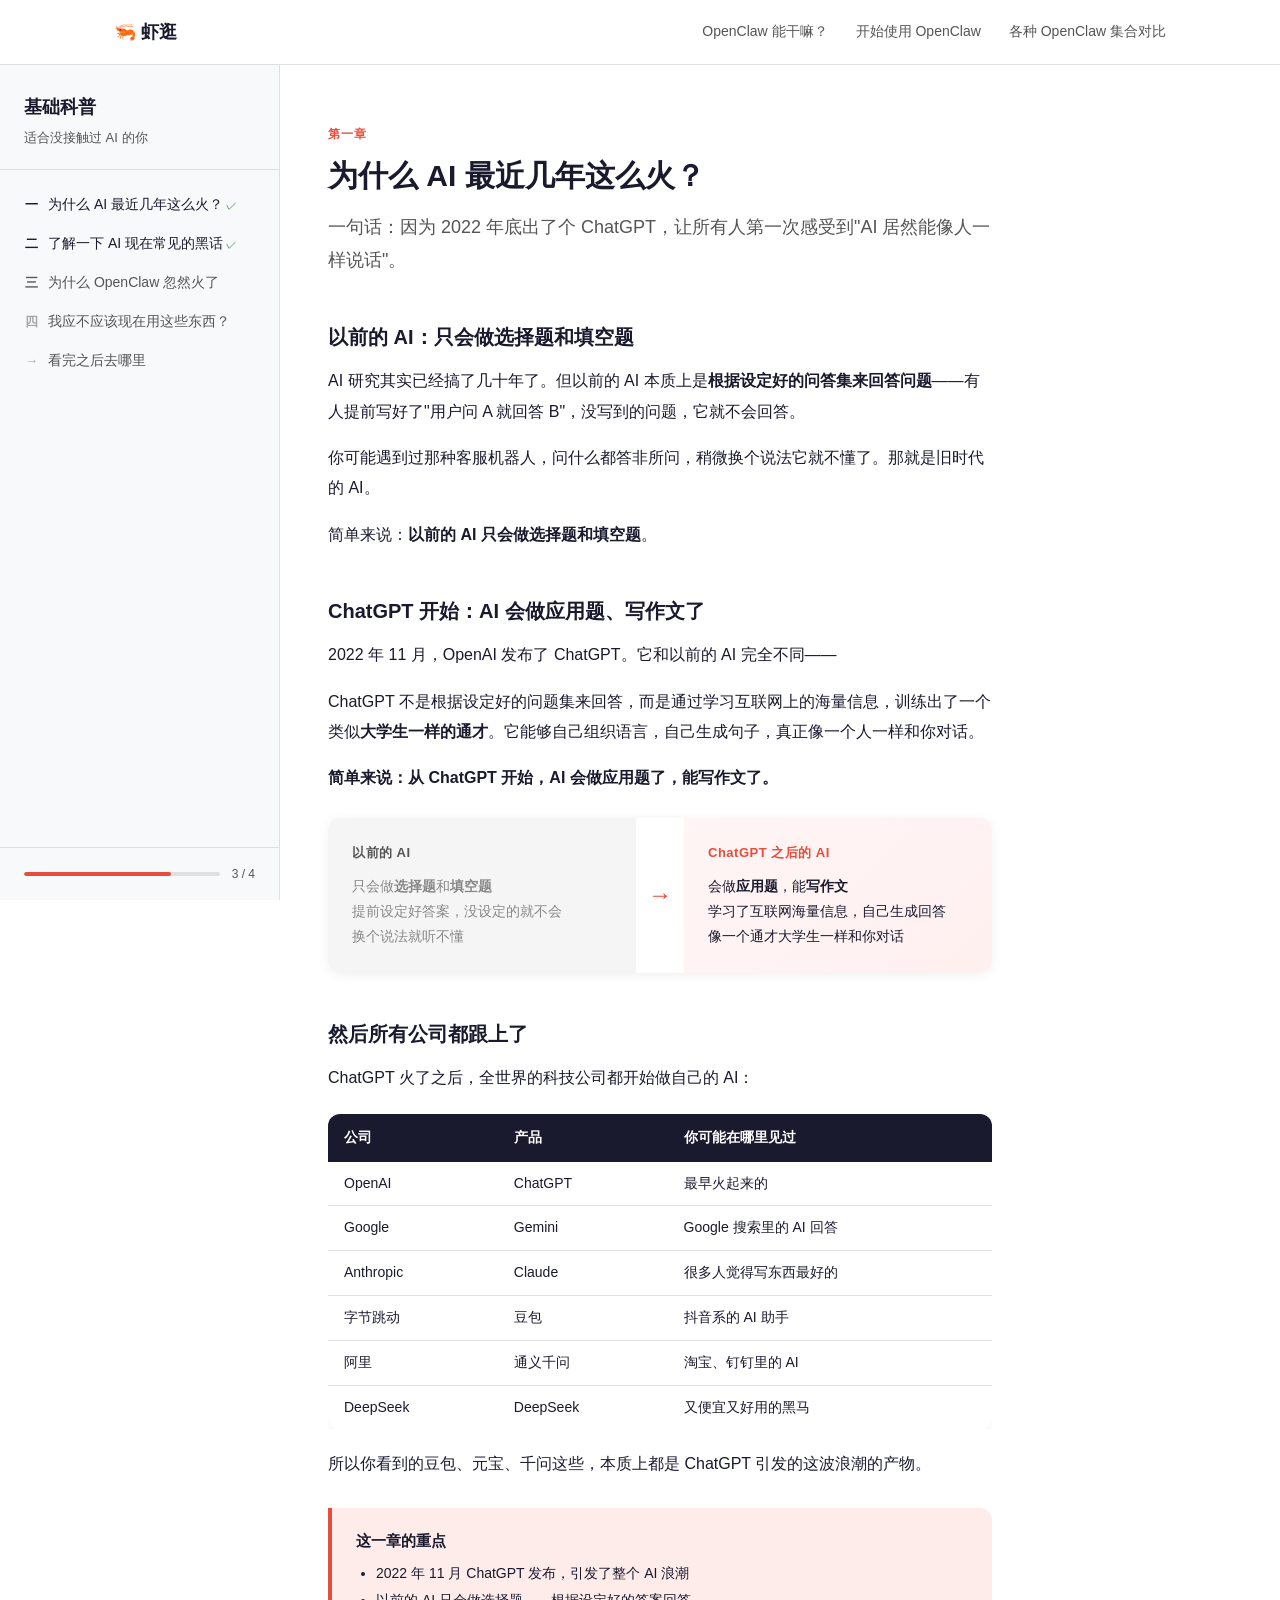
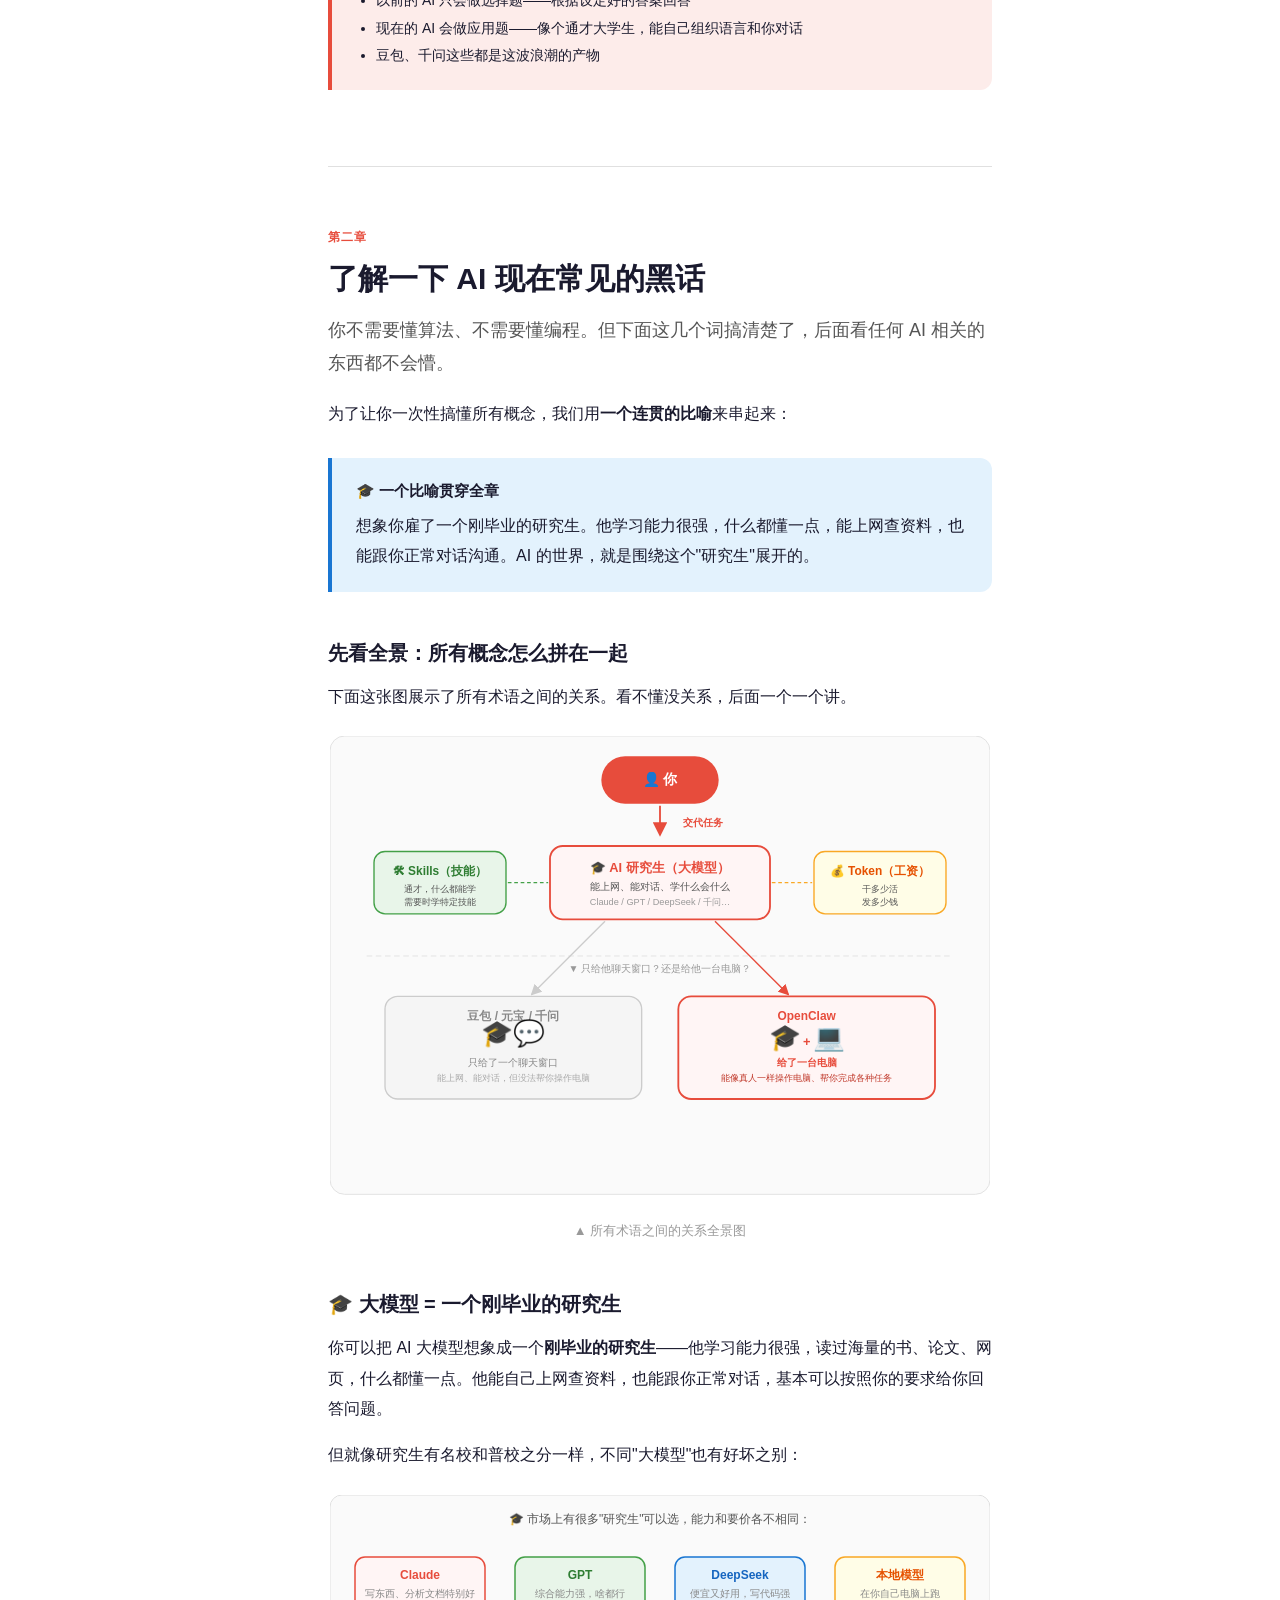
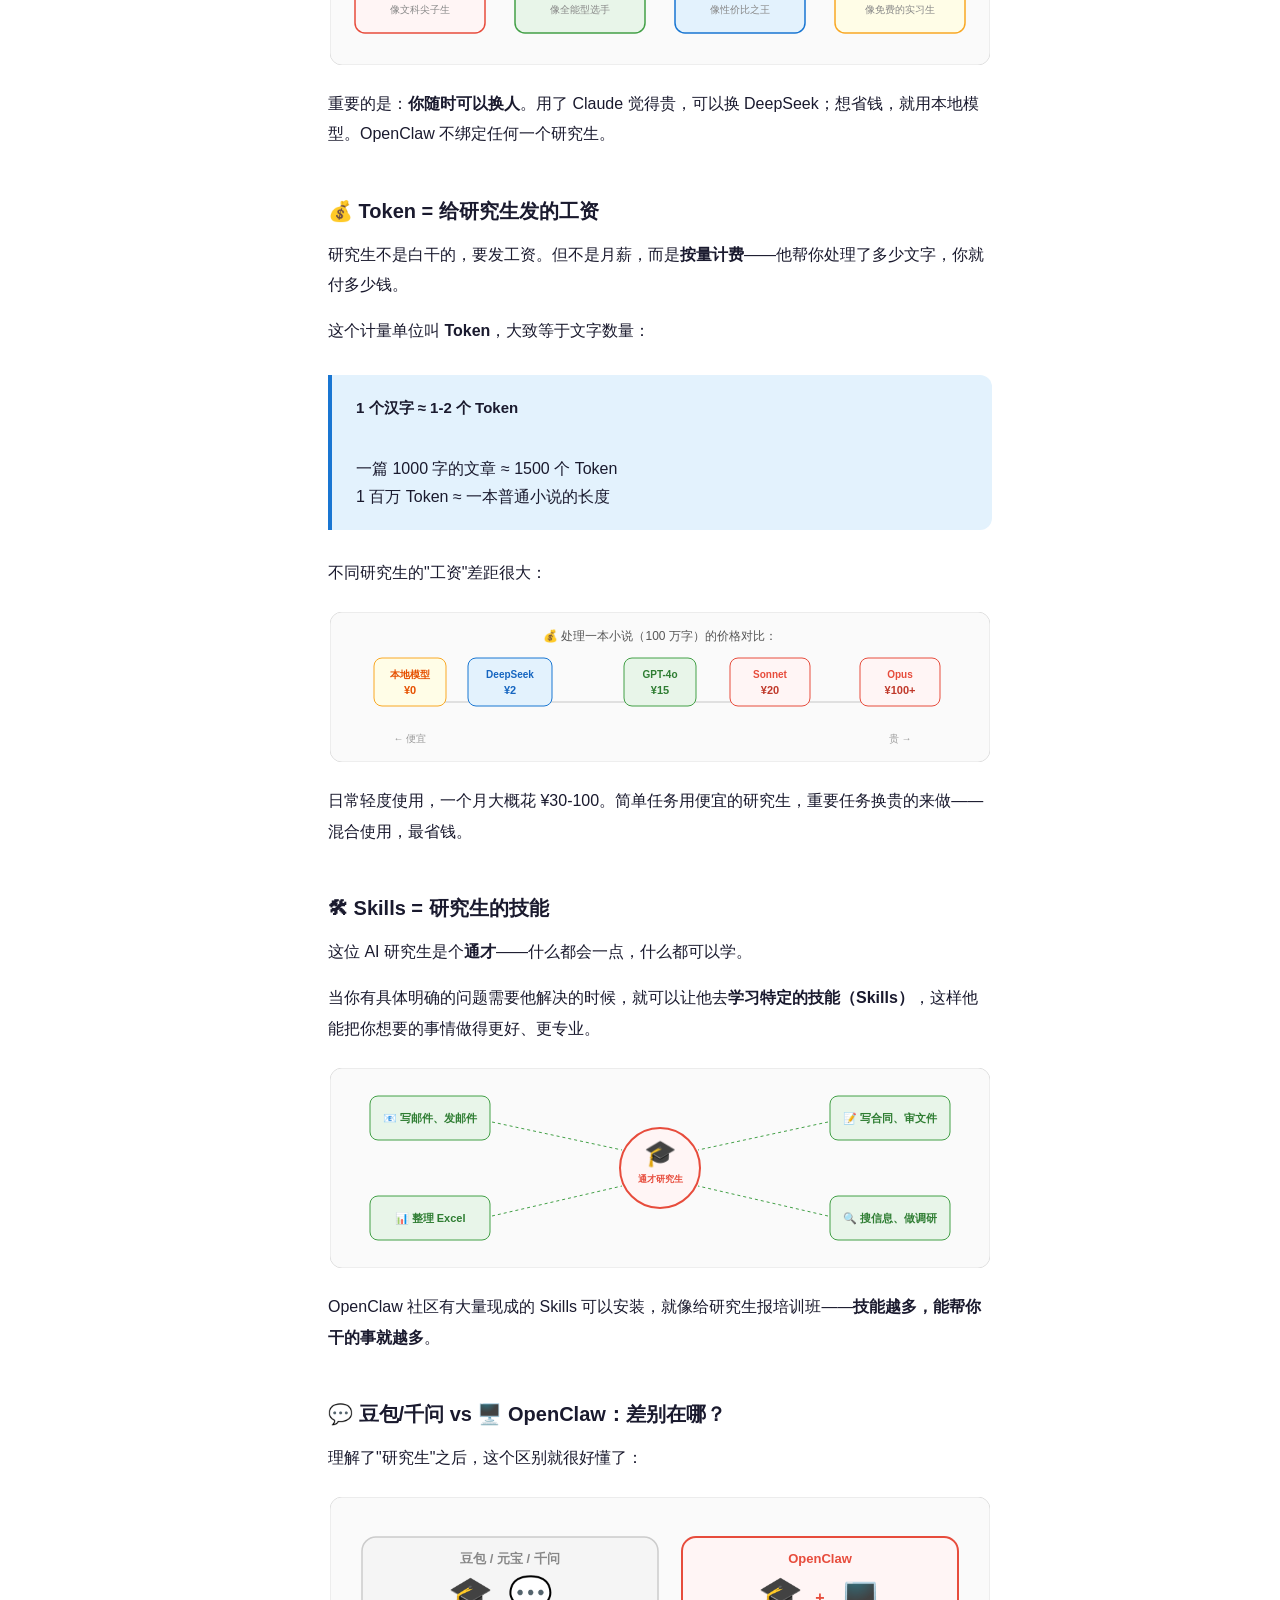
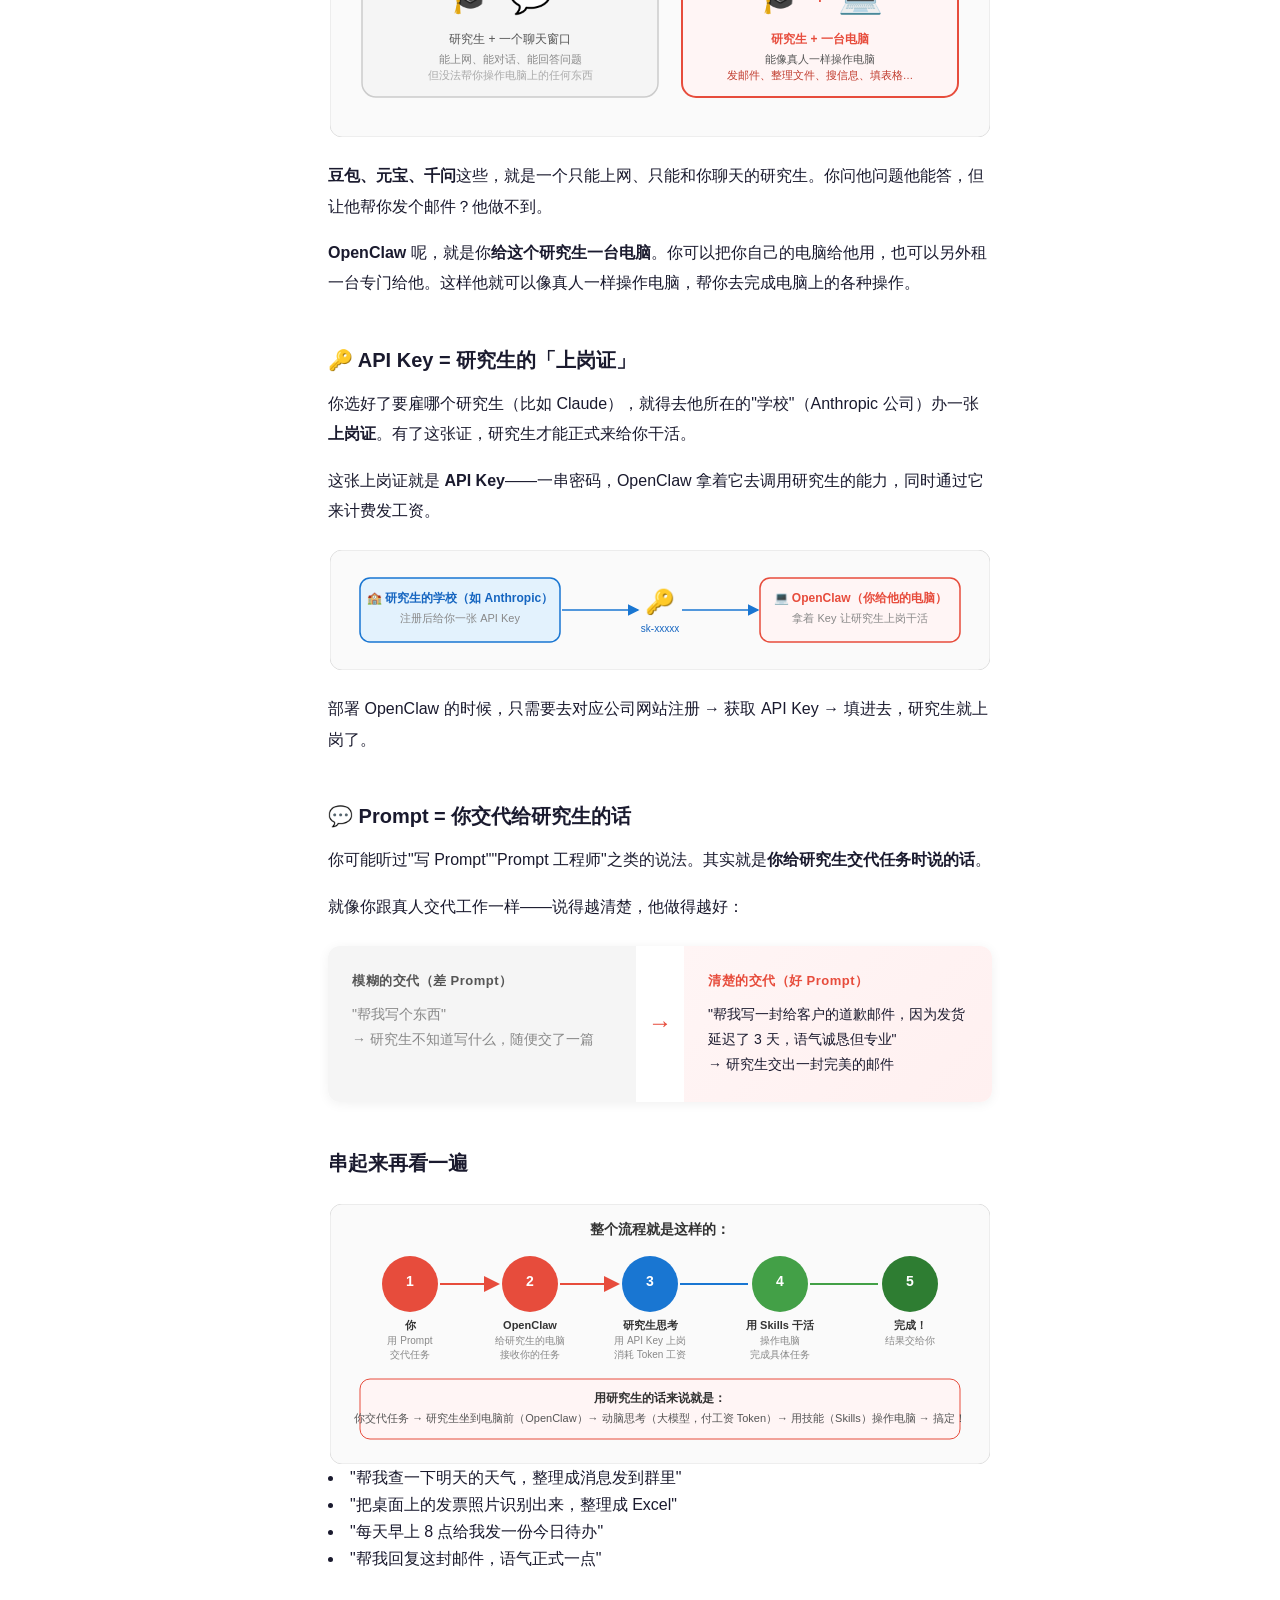
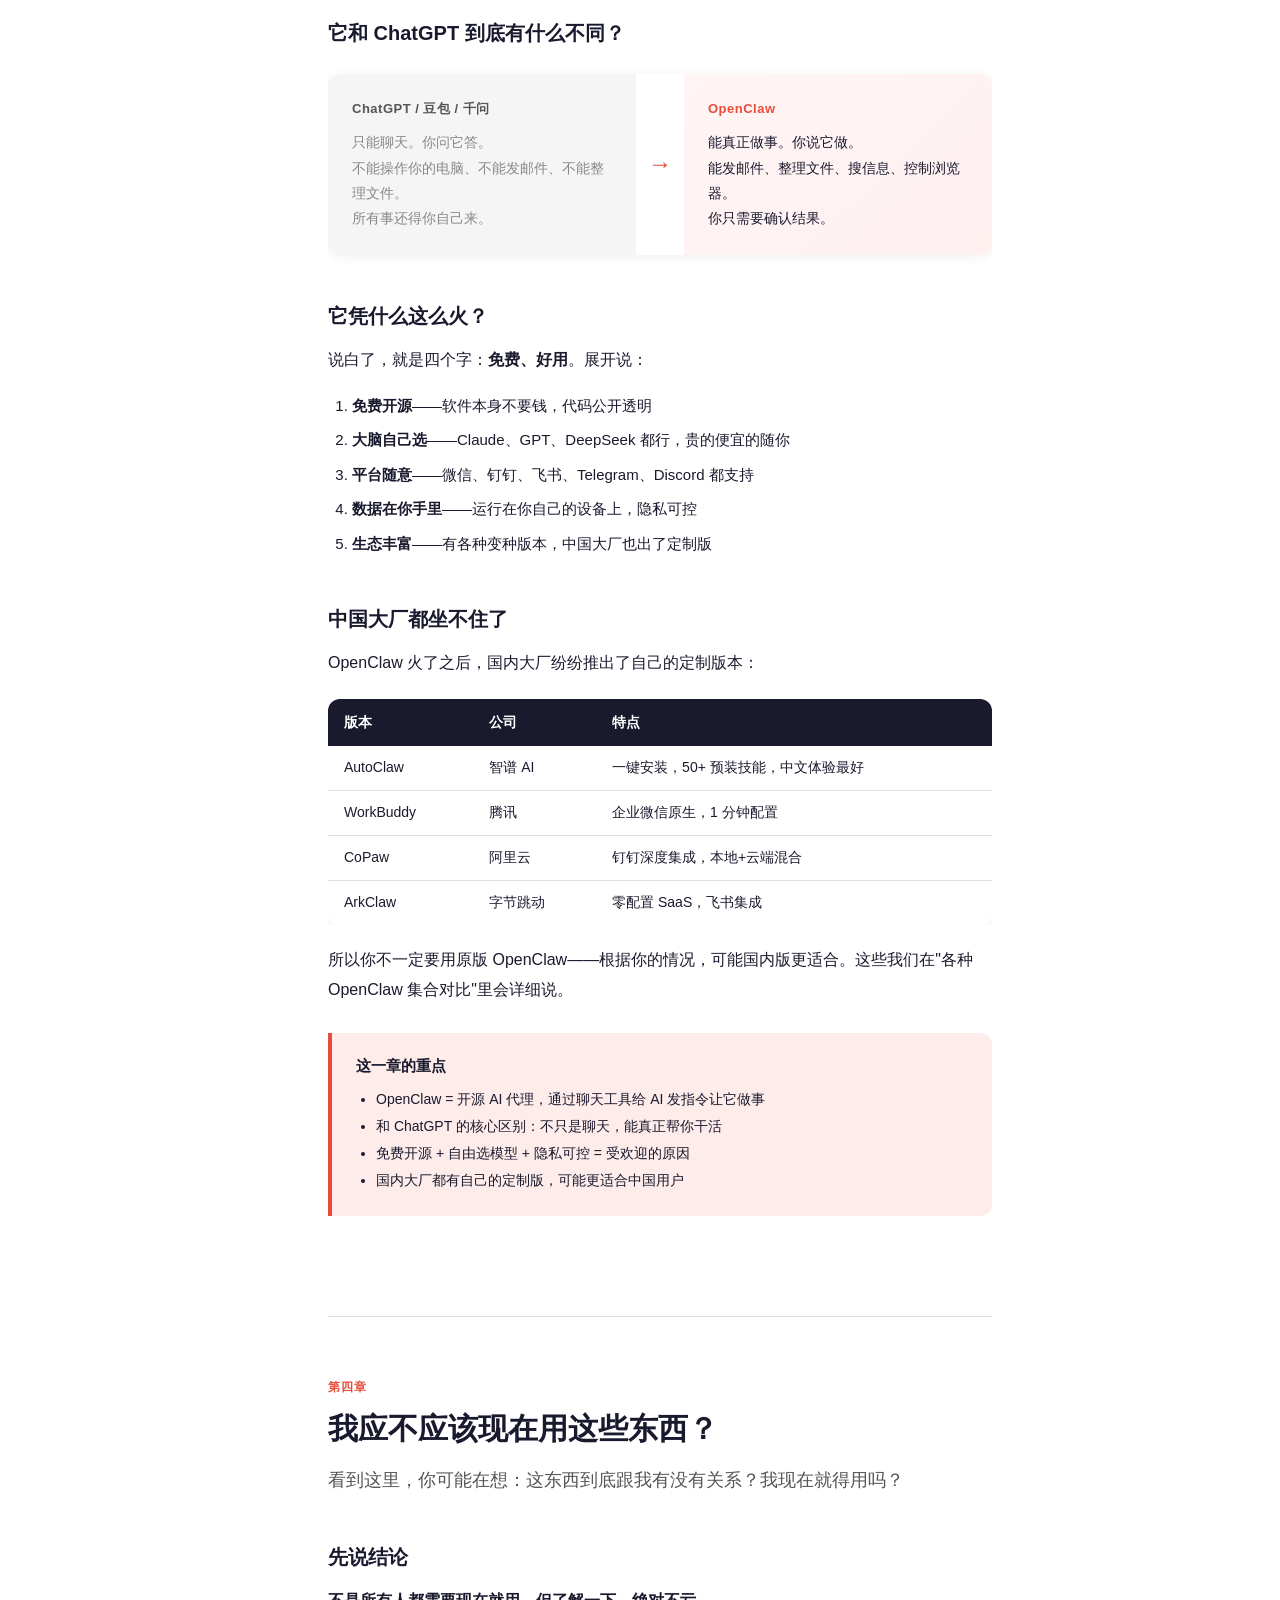
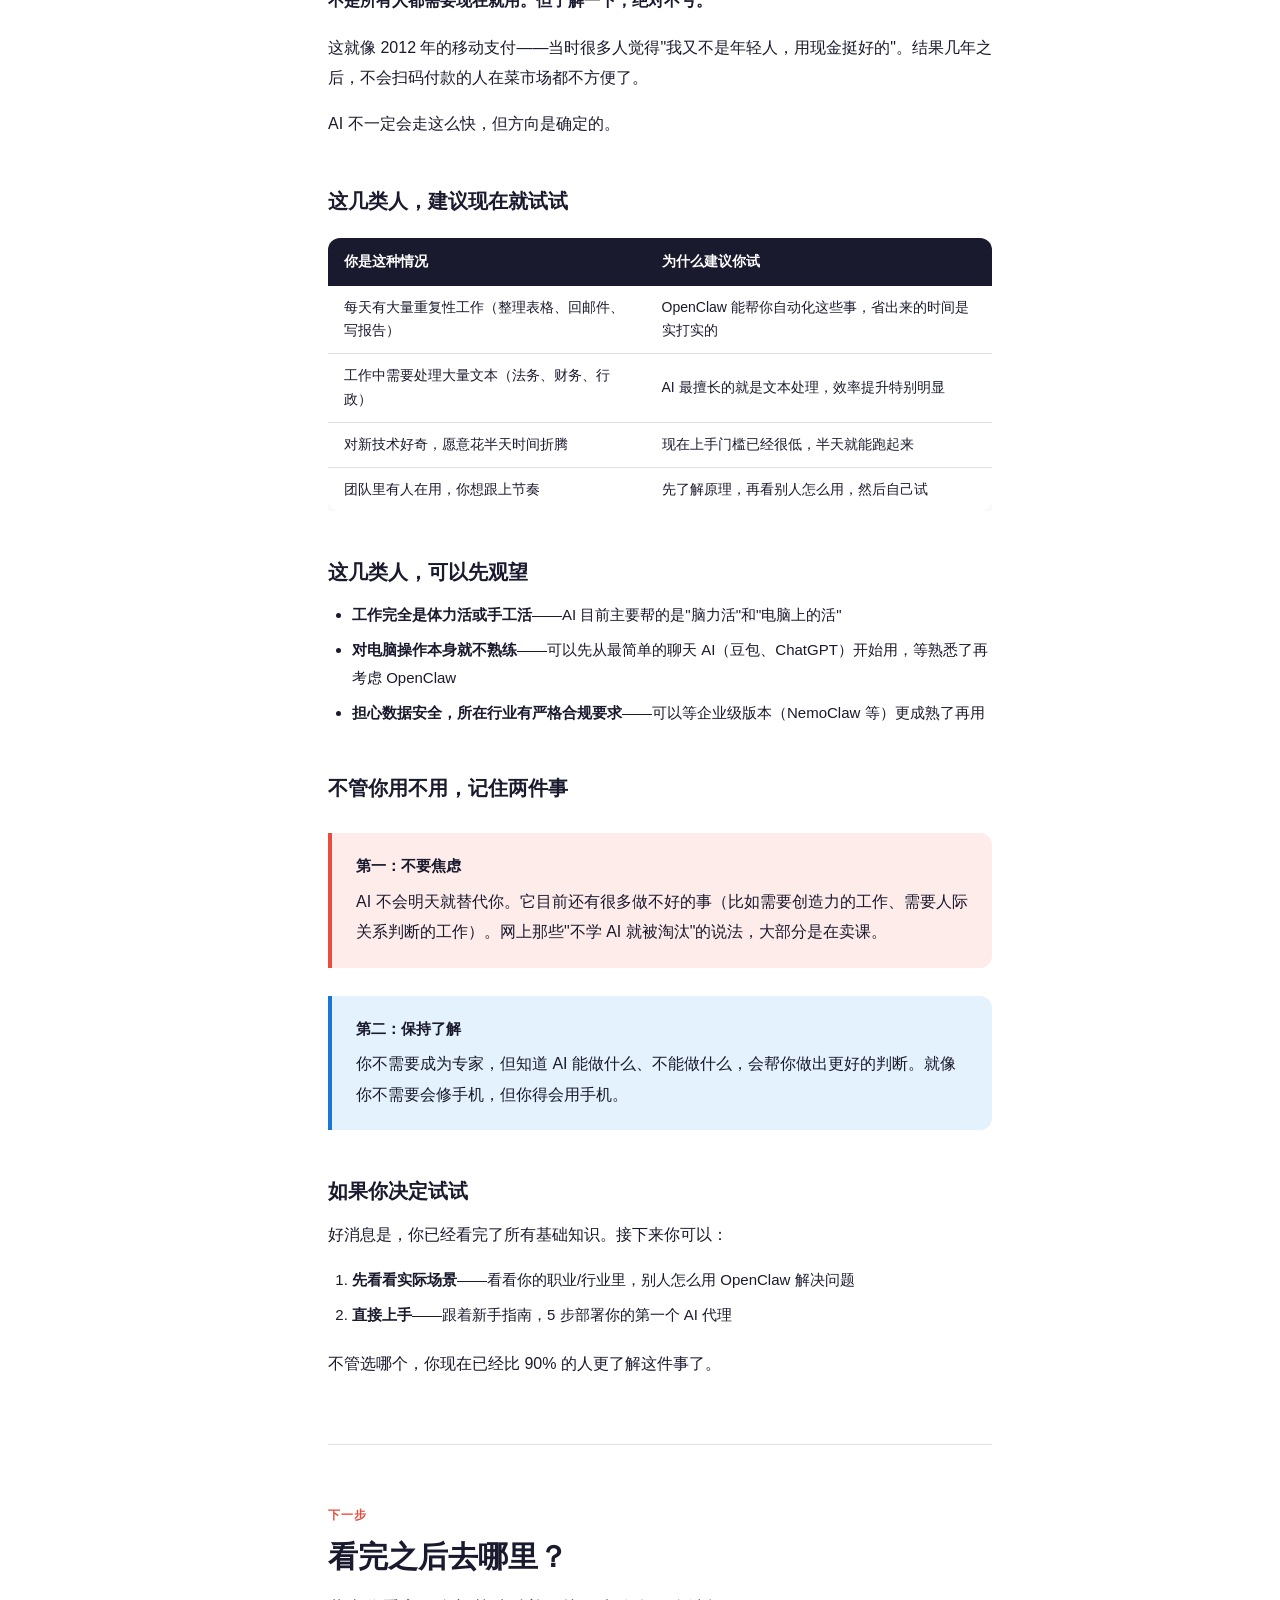
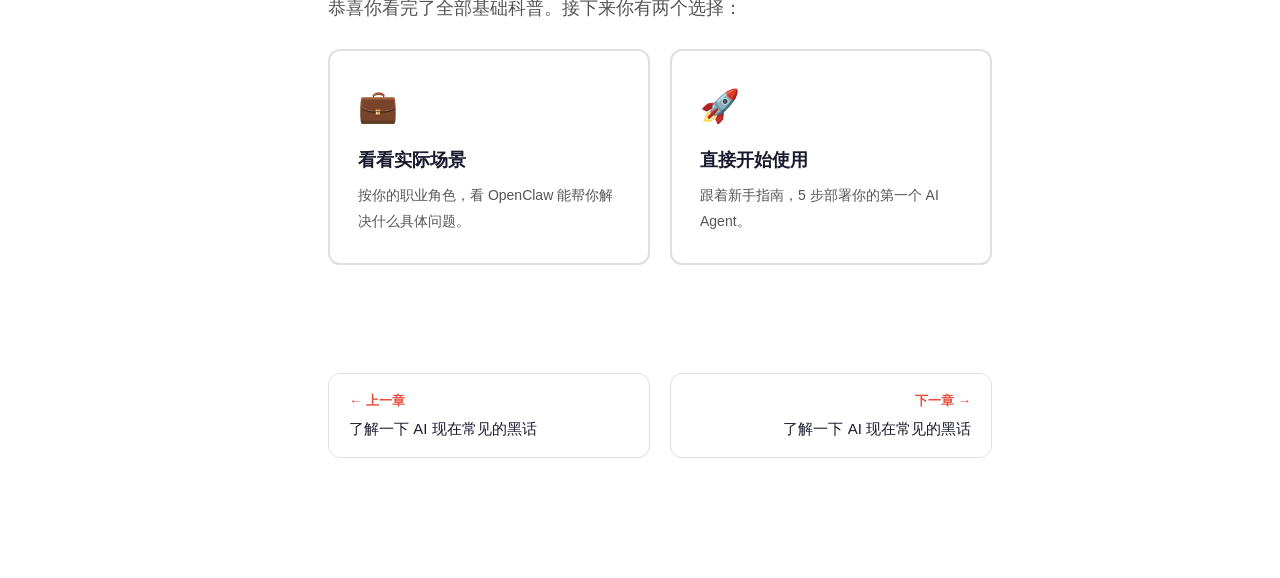
==== commit 08d3411a: "删除基础科普第二章开源小节" ====
--- a/ai-basics.html
+++ b/ai-basics.html
@@ -139,8 +139,7 @@
 
       <div class="chapter-callout callout-info">
         <strong>🎓 一个比喻贯穿全章</strong>
-        <p style="margin:8px 0 0;">想象你雇了一个<strong>刚毕业的研究生</strong>。他学习能力很强，什么都懂一点，能上网查资料，也能跟你正常对话沟通。</p>
-        <p style="margin:8px 0 0;">AI 的世界，就是围绕这个"研究生"展开的。</p>
+        <p style="margin:8px 0 0;">想象你雇了一个刚毕业的研究生。他学习能力很强，什么都懂一点，能上网查资料，也能跟你正常对话沟通。AI 的世界，就是围绕这个"研究生"展开的。</p>
       </div>
 
       <!-- 全景图 -->
@@ -423,17 +422,6 @@
         </div>
       </div>
 
-      <!-- 开源 -->
-      <h2>📖 开源 = 这个研究生的"培养方案"是公开的</h2>
-      <p>OpenClaw 是开源的，意思是它的全部代码（相当于研究生的"培养方案"和"工作手册"）都是公开的，任何人都可以看、可以用、可以改。</p>
-      <p>这意味着：</p>
-      <ul class="chapter-list">
-        <li><strong>免费</strong>——OpenClaw 本身不要钱（研究生工资另算）</li>
-        <li><strong>透明</strong>——代码公开，没法偷偷搜集你的数据</li>
-        <li><strong>可控</strong>——不满意可以自己改，或者用别人改好的版本</li>
-        <li><strong>不会被卡脖子</strong>——不依赖某一家公司</li>
-      </ul>
-
       <!-- 总结 -->
       <h2>串起来再看一遍</h2>
       <div class="diagram-wrapper">
@@ -475,38 +463,6 @@
 
           <defs>
             <marker id="aR" markerWidth="8" markerHeight="8" refX="7" refY="4" orient="auto"><path d="M0,0 L8,4 L0,8 Z" fill="#e74c3c"/></marker>
-            <marker id="aB" markerWidth="8" markerHeight="8" refX="7" refY="4" orient="auto"><path d="M0,0 L8,4 L0,8 Z" fill="#1976d2"/></marker>
-            <marker id="aG" markerWidth="8" markerHeight="8" refX="7" refY="4" orient="auto"><path d="M0,0 L8,4 L0,8 Z" fill="#43a047"/></marker>
-          </defs>
-        </svg>
-      </div>
-
-      <div class="chapter-callout">
-        <strong>这一章的重点（用研究生比喻记住）</strong>
-        <ul>
-          <li><strong>大模型</strong> = 一个刚毕业的研究生（Claude / GPT / DeepSeek，各有特长）</li>
-          <li><strong>Token</strong> = 给研究生发的工资（干多少活付多少钱）</li>
-          <li><strong>Skills</strong> = 研究生的技能（通才，什么都能学，学了就做得更好）</li>
-          <li><strong>豆包/千问</strong> = 只给了研究生一个聊天窗口（能问答，不能操作电脑）</li>
-          <li><strong>OpenClaw</strong> = 给研究生一台电脑（能像真人一样帮你操作电脑做事）</li>
-          <li><strong>API Key</strong> = 研究生的上岗证（去学校注册拿到，才能正式干活）</li>
-          <li><strong>Prompt</strong> = 你交代给研究生的话（说得越清楚，活干得越好）</li>
-          <li><strong>开源</strong> = 培养方案公开（免费、透明、可控）</li>
-        </ul>
-      </div>
-    </article>
-
-    <!-- Chapter 3: 为什么 OpenClaw 忽然火了 -->
-    <article class="chapter" id="ch3">
-      <div class="chapter-label">第三章</div>
-      <h1>为什么 OpenClaw 忽然火了？</h1>
-      <p class="chapter-lead">GitHub 上 24 万星标，几万个分支版本，中国大厂纷纷推出自己的版本。凭什么？</p>
-
-      <h2>一句话说清楚 OpenClaw 是什么</h2>
-      <p><strong>OpenClaw 是一个开源的 AI 代理。</strong></p>
-      <p>上一章说了，ChatGPT、豆包这些 AI 只能聊天——你问一句它答一句。而 OpenClaw 让 AI 不止能说，还能<strong>做</strong>。</p>
-      <p>它让你通过微信、钉钉、飞书、Telegram 这些你已经在用的聊天工具，给 AI 发指令，AI 就会真的去帮你做事。比如：</p>
-      <ul class="chapter-list">
         <li>"帮我查一下明天的天气，整理成消息发到群里"</li>
         <li>"把桌面上的发票照片识别出来，整理成 Excel"</li>
         <li>"每天早上 8 点给我发一份今日待办"</li>
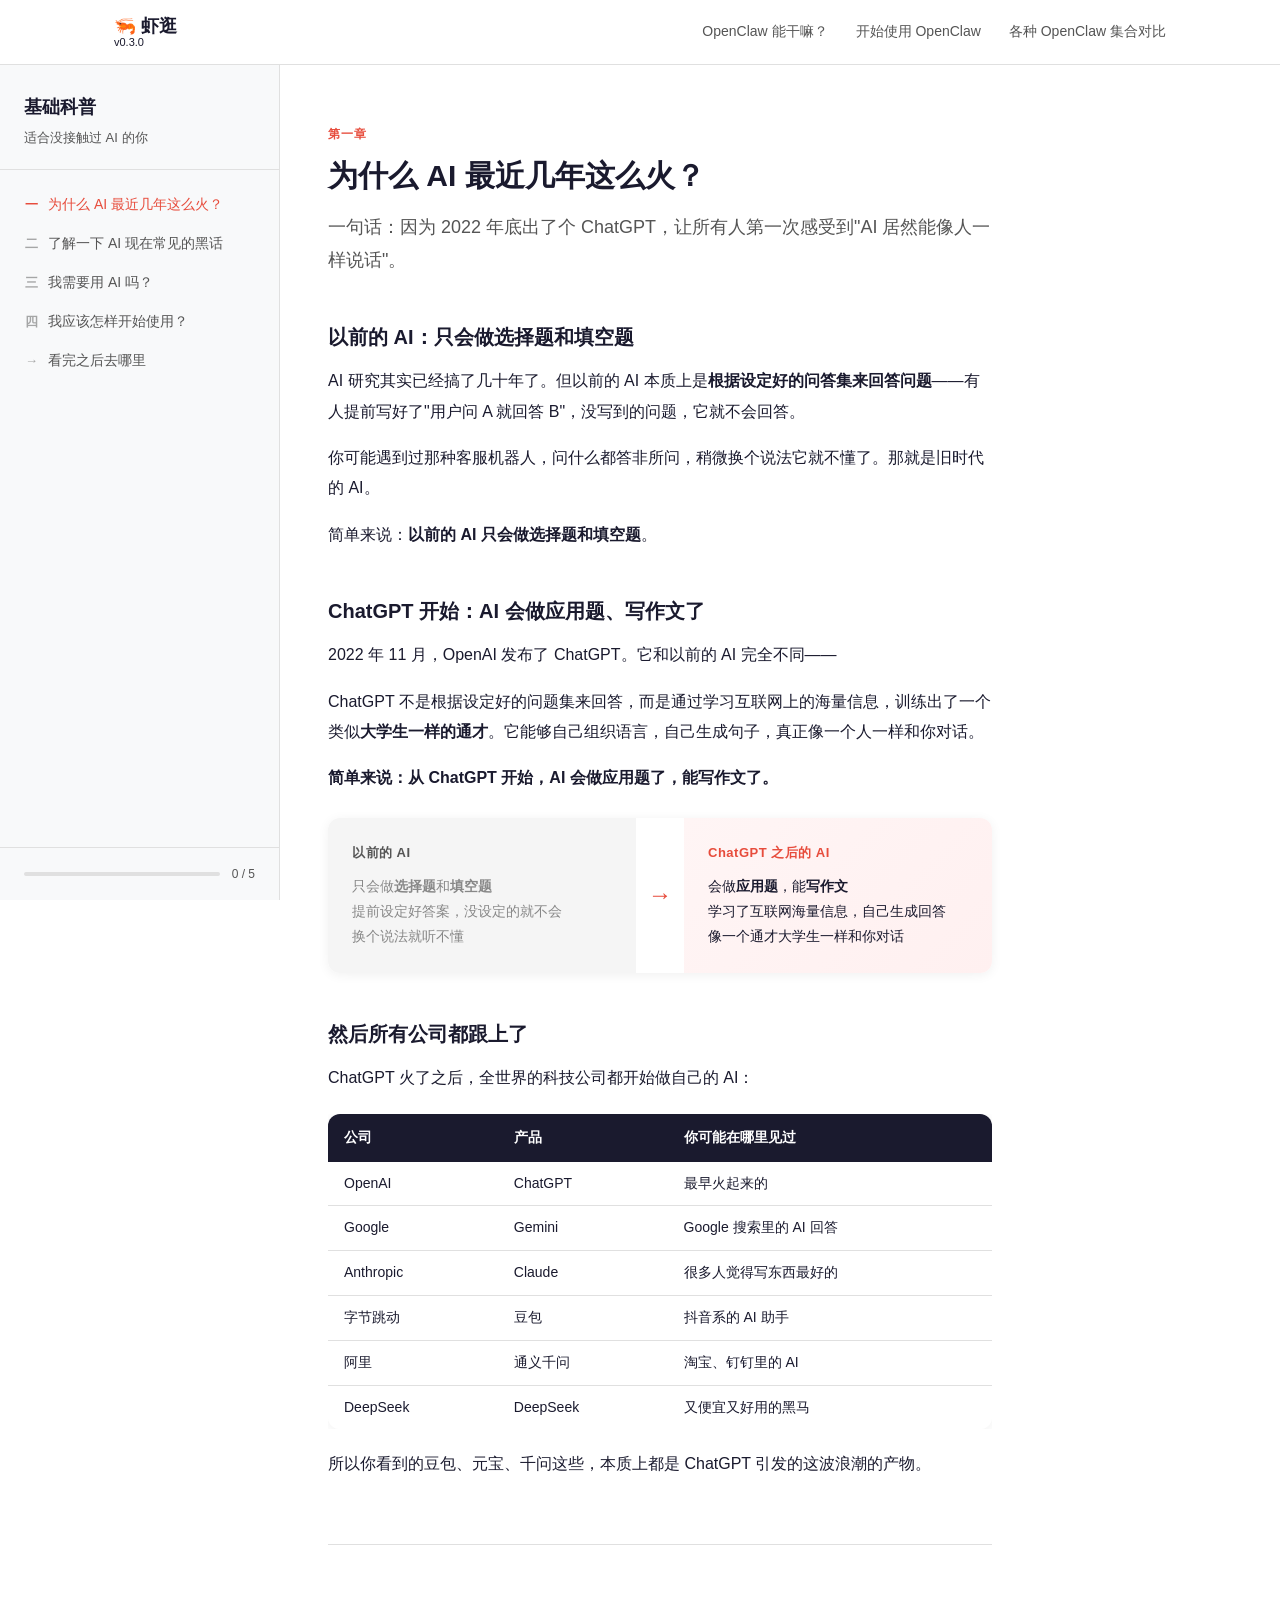
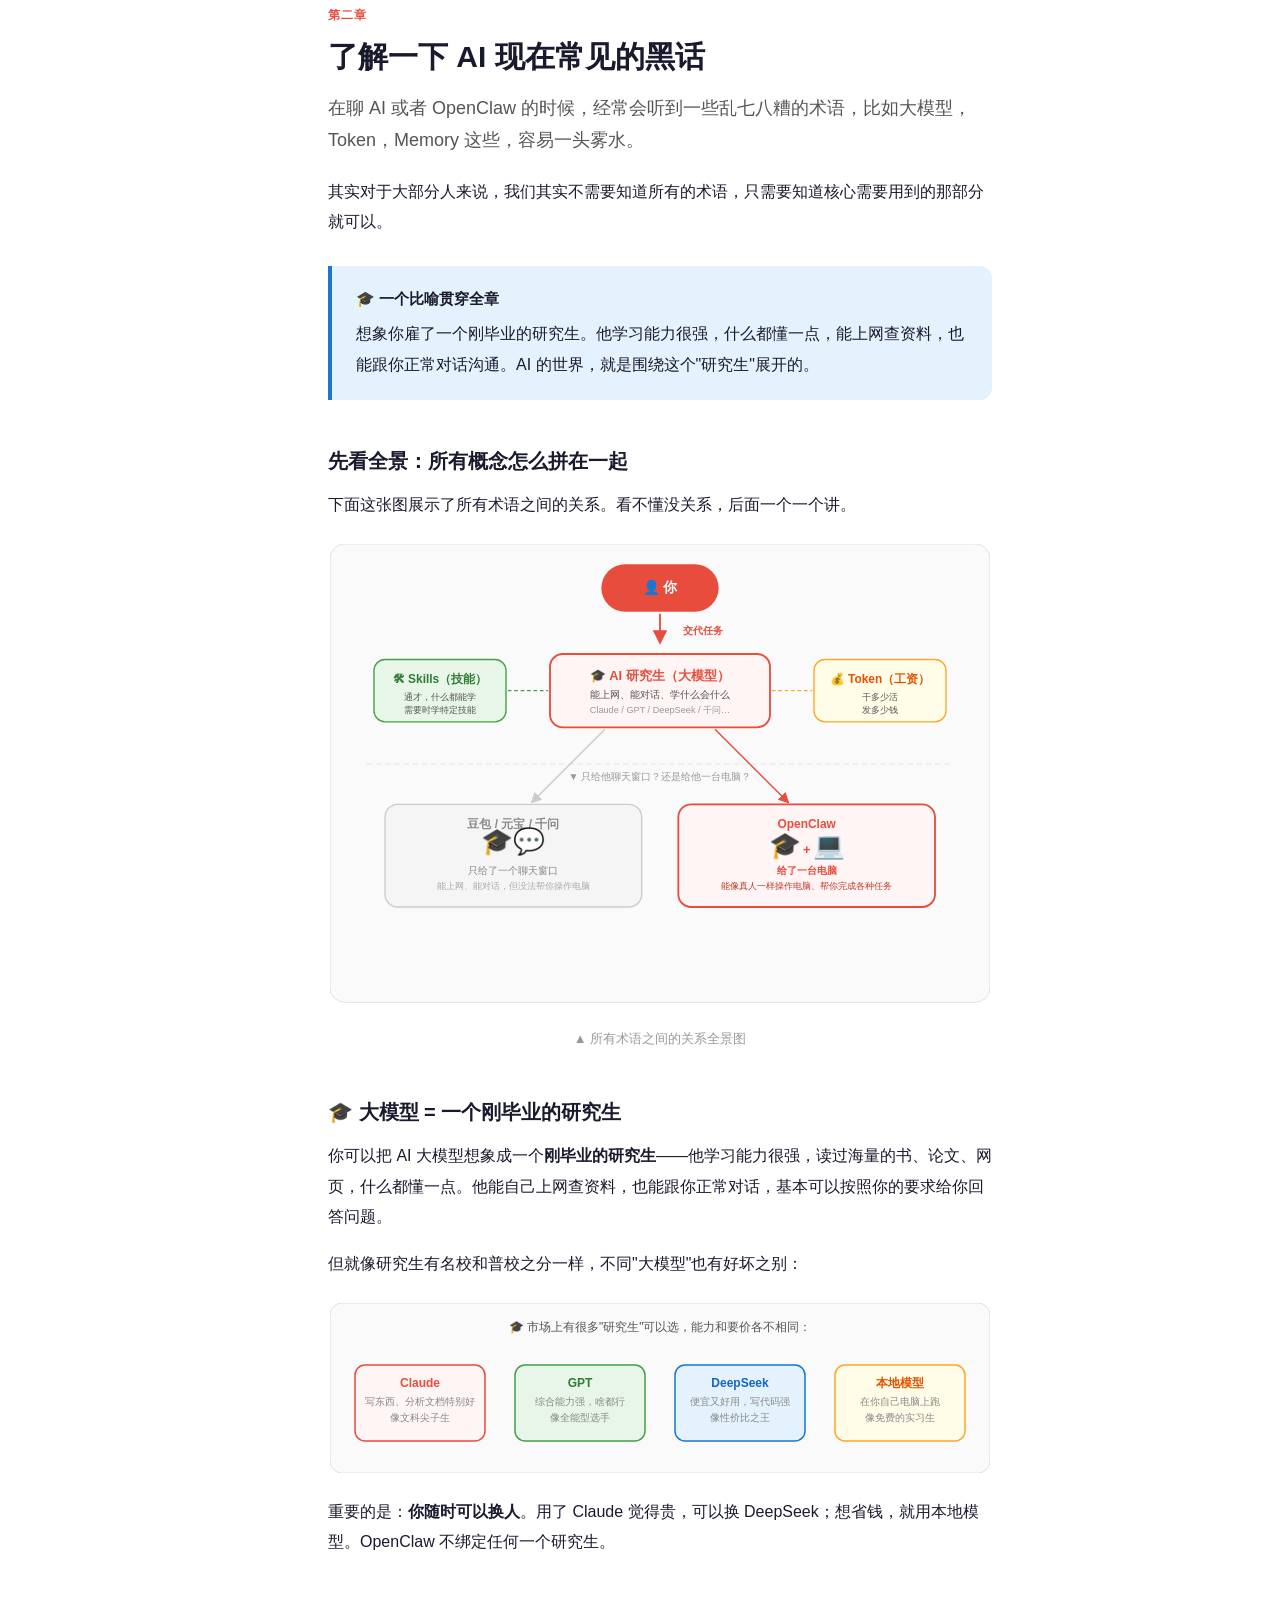
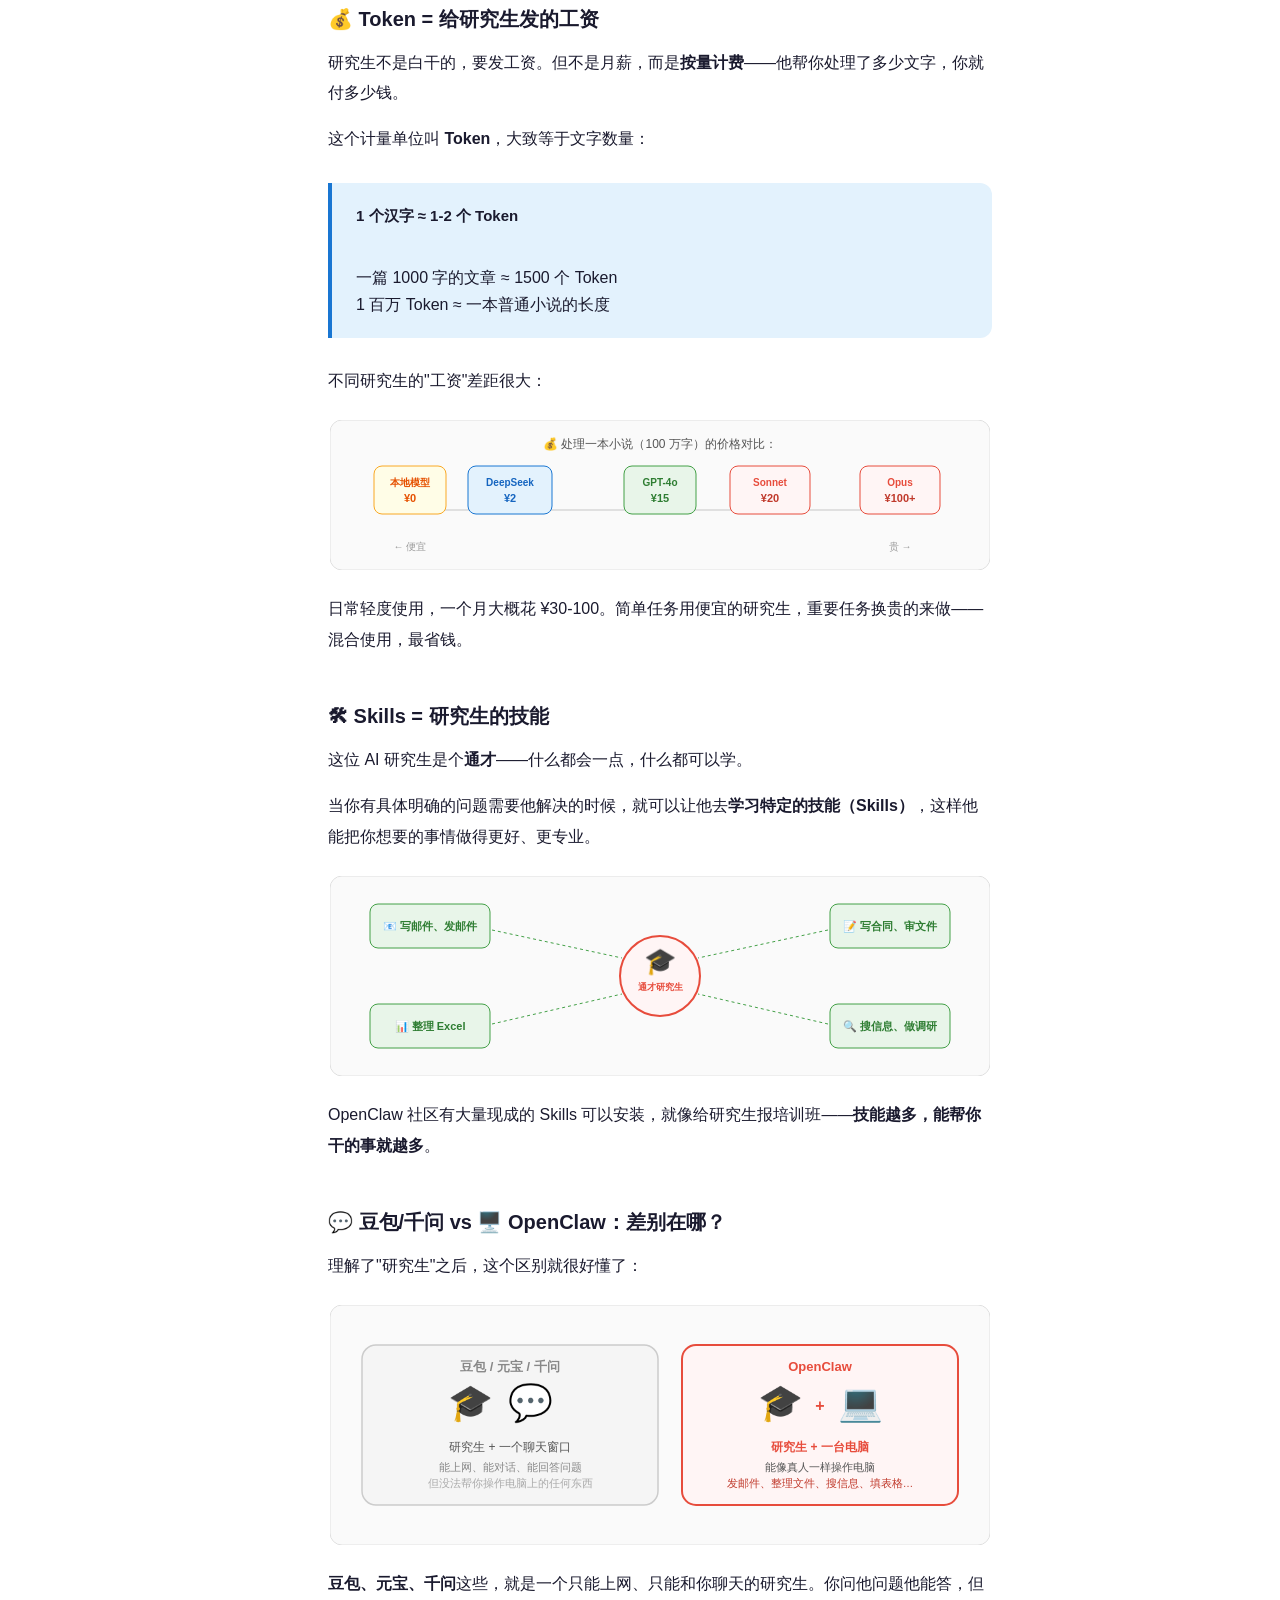
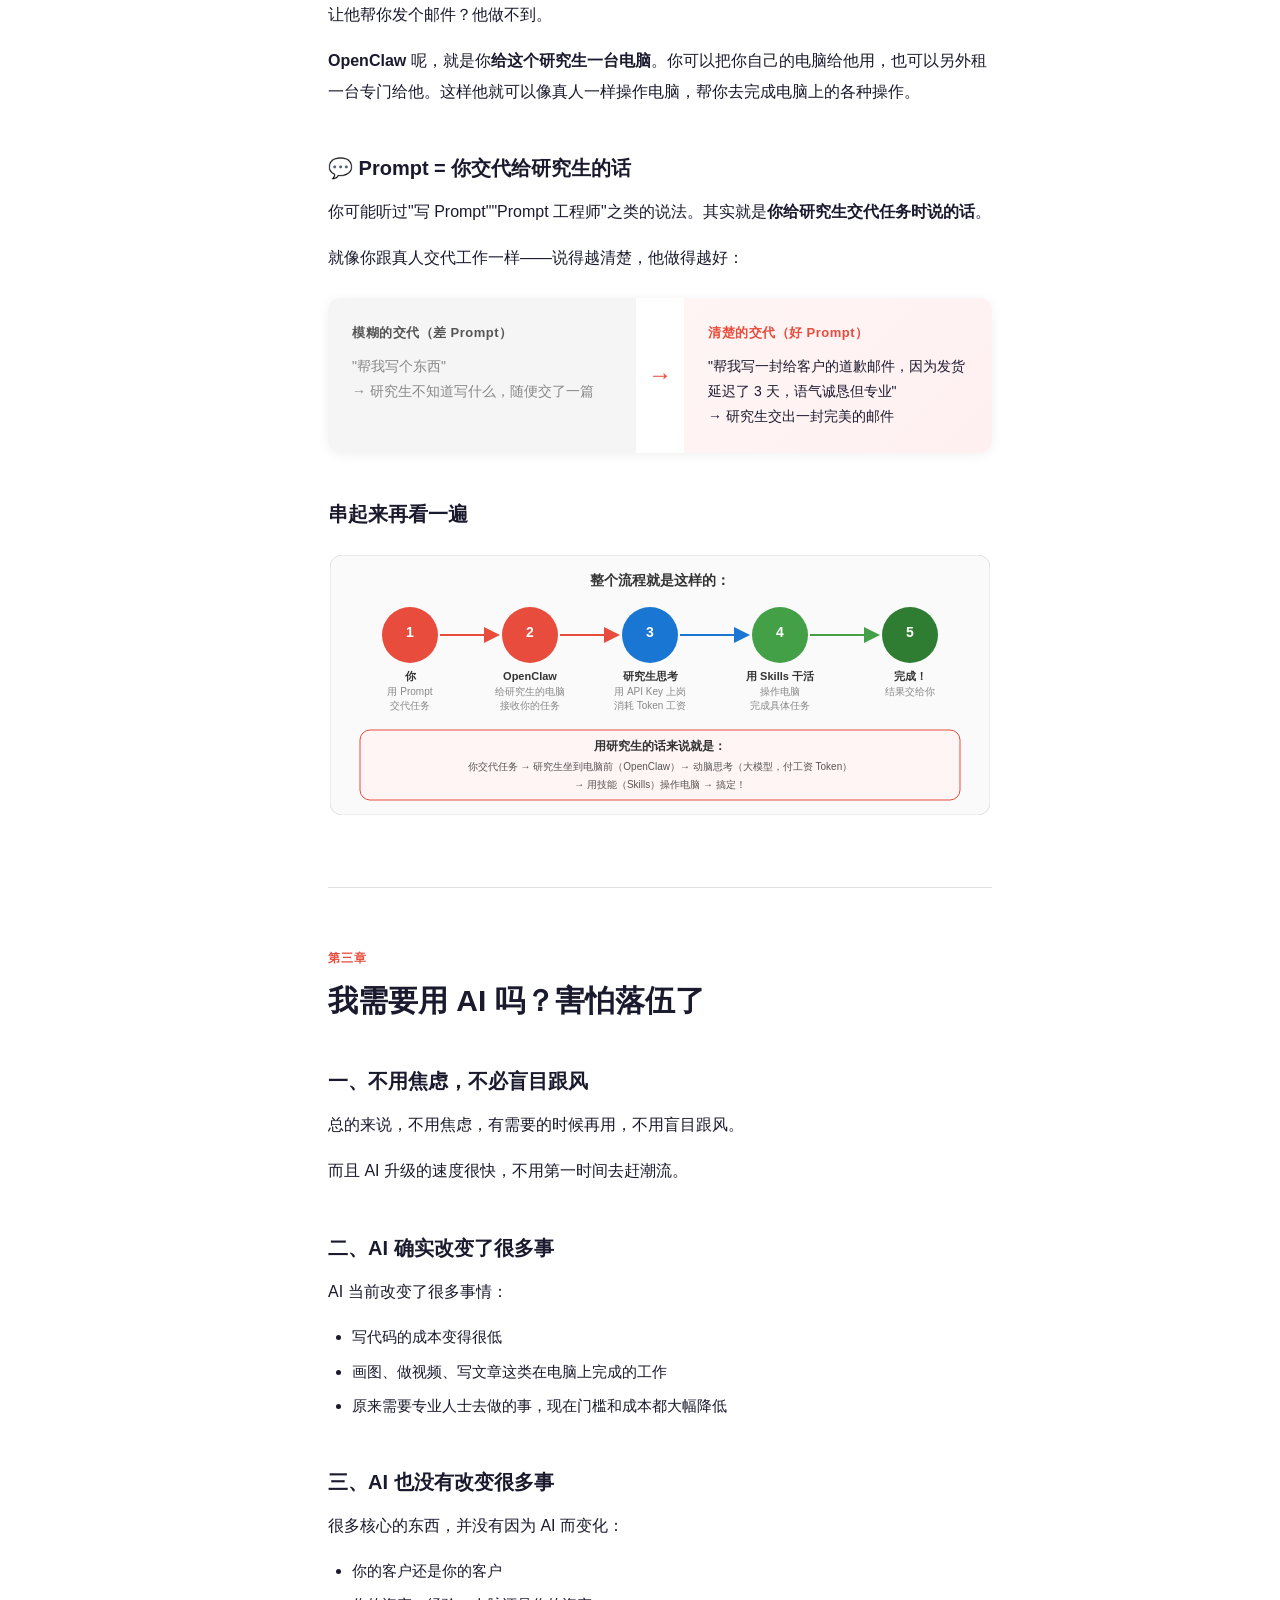
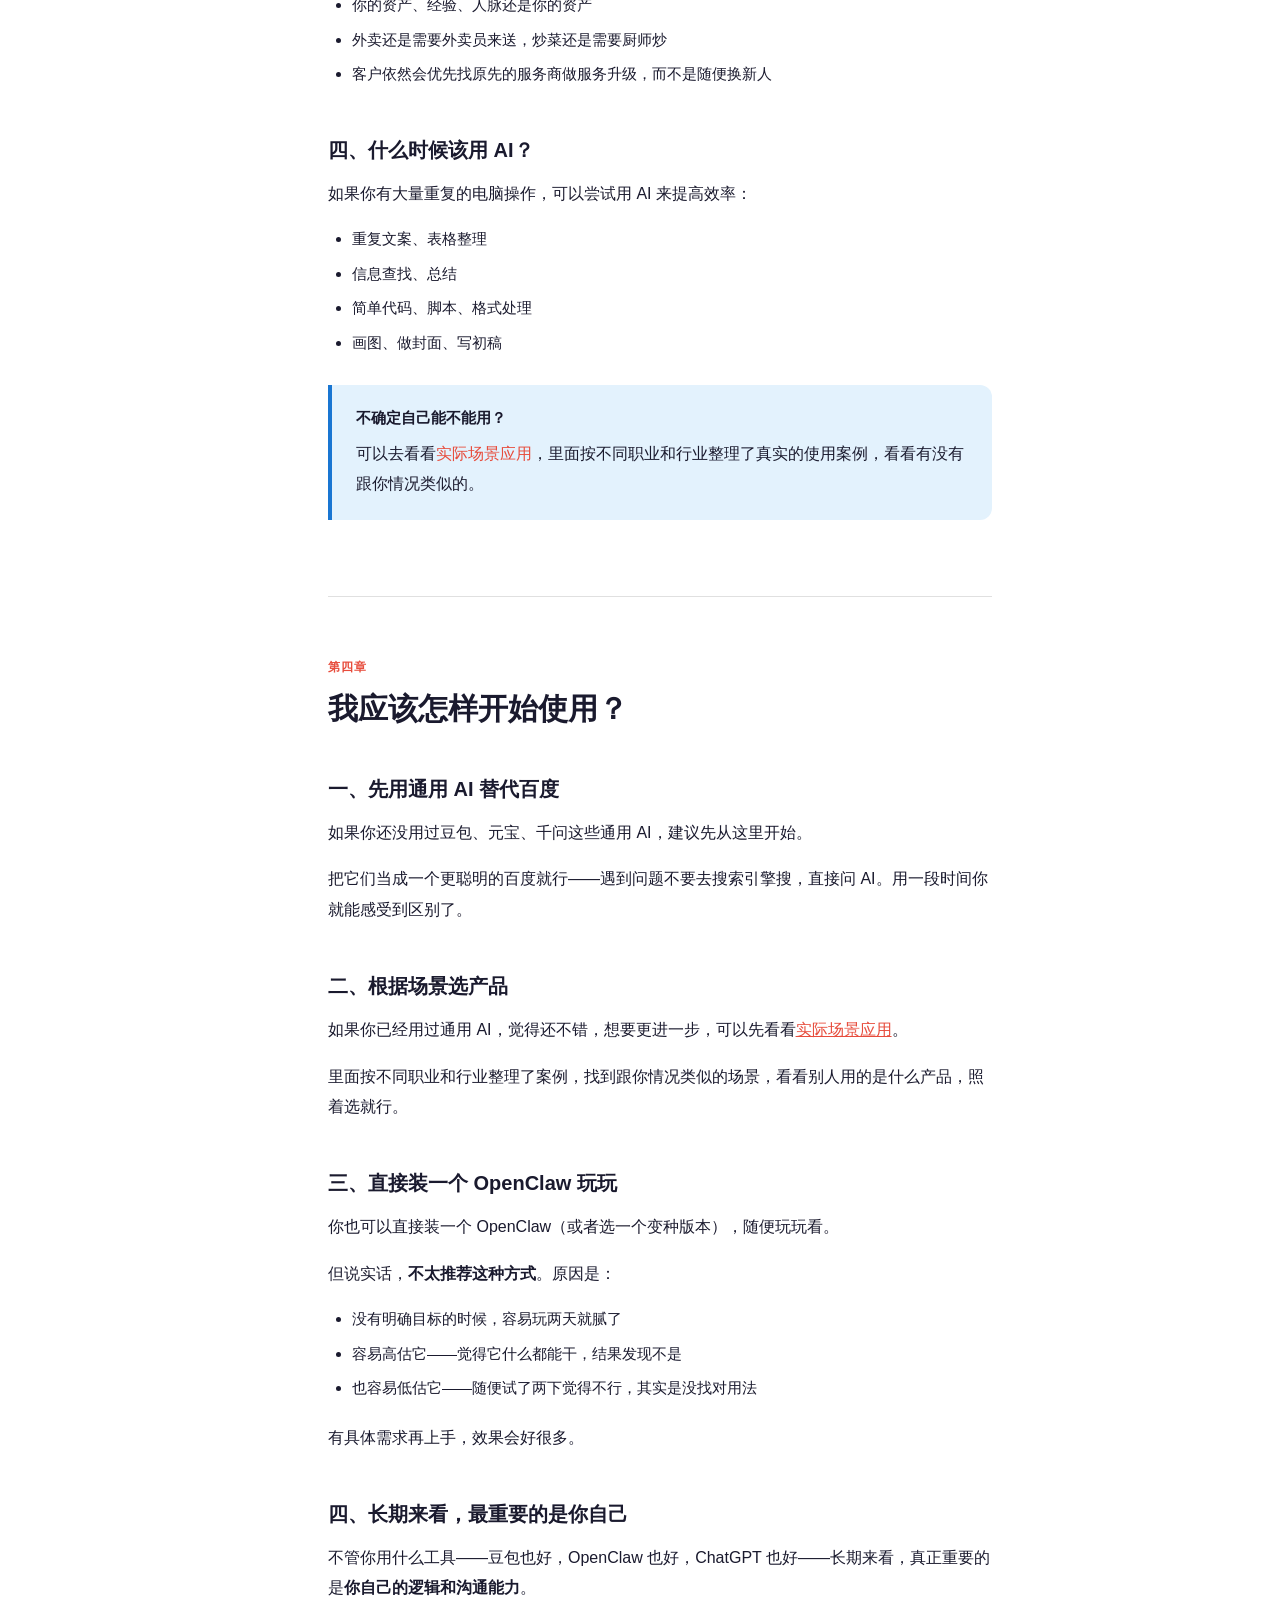
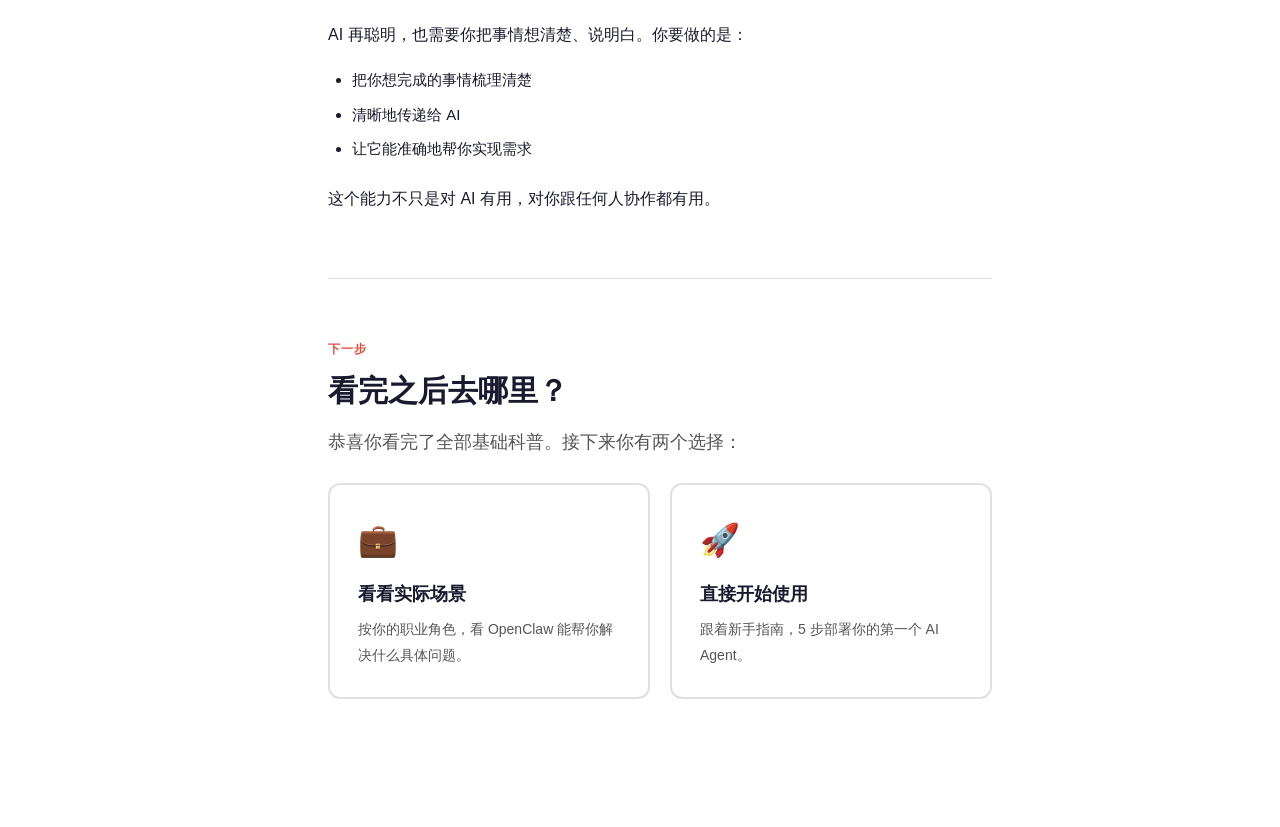
==== commit 6a9795e0: "v0.4.0: 新增开始使用页面、版本历史页面，优化基础科普内容 - 新增 get-started.html：OpenClaw 版本选择页面，含 15+ 变种对比卡片和筛选功能 - 新增 change" ====
--- a/ai-basics.html
+++ b/ai-basics.html
@@ -13,7 +13,10 @@
 <!-- Navigation -->
 <nav class="navbar" id="navbar">
   <div class="container nav-container">
-    <a href="index.html" class="logo">🦐 虾逛</a>
+    <div class="logo-wrap">
+      <a href="index.html" class="logo">🦐 虾逛</a>
+      <a href="changelog.html" class="logo-version">v0.3.0</a>
+    </div>
     <button class="nav-toggle" id="navToggle" aria-label="菜单">
       <span></span><span></span><span></span>
     </button>
@@ -25,7 +28,7 @@
           <a href="use-cases.html">实际场景应用<div class="nav-dropdown-desc">看看不同职业怎么用</div></a>
         </div>
       </li>
-      <li><a href="index.html#guide">开始使用 OpenClaw</a></li>
+      <li><a href="get-started.html">开始使用 OpenClaw</a></li>
       <li><a href="index.html#versions">各种 OpenClaw 集合对比</a></li>
     </ul>
   </div>
@@ -53,11 +56,11 @@
       </a>
       <a href="#ch3" class="sidebar-link" data-chapter="ch3">
         <span class="sidebar-num">三</span>
-        <span class="sidebar-title">为什么 OpenClaw 忽然火了</span>
+        <span class="sidebar-title">我需要用 AI 吗？</span>
       </a>
       <a href="#ch4" class="sidebar-link" data-chapter="ch4">
         <span class="sidebar-num">四</span>
-        <span class="sidebar-title">我应不应该现在用这些东西？</span>
+        <span class="sidebar-title">我应该怎样开始使用？</span>
       </a>
       <a href="#ch-next" class="sidebar-link" data-chapter="ch-next">
         <span class="sidebar-num">→</span>
@@ -117,25 +120,15 @@
         </table>
       </div>
       <p>所以你看到的豆包、元宝、千问这些，本质上都是 ChatGPT 引发的这波浪潮的产物。</p>
-
-      <div class="chapter-callout">
-        <strong>这一章的重点</strong>
-        <ul>
-          <li>2022 年 11 月 ChatGPT 发布，引发了整个 AI 浪潮</li>
-          <li>以前的 AI 只会做选择题——根据设定好的答案回答</li>
-          <li>现在的 AI 会做应用题——像个通才大学生，能自己组织语言和你对话</li>
-          <li>豆包、千问这些都是这波浪潮的产物</li>
-        </ul>
-      </div>
     </article>
 
     <!-- Chapter 2: 了解一下 AI 现在常见的黑话 -->
     <article class="chapter" id="ch2">
       <div class="chapter-label">第二章</div>
       <h1>了解一下 AI 现在常见的黑话</h1>
-      <p class="chapter-lead">你不需要懂算法、不需要懂编程。但下面这几个词搞清楚了，后面看任何 AI 相关的东西都不会懵。</p>
-
-      <p>为了让你一次性搞懂所有概念，我们用<strong>一个连贯的比喻</strong>来串起来：</p>
+      <p class="chapter-lead">在聊 AI 或者 OpenClaw 的时候，经常会听到一些乱七八糟的术语，比如大模型，Token，Memory 这些，容易一头雾水。</p>
+
+      <p>其实对于大部分人来说，我们其实不需要知道所有的术语，只需要知道核心需要用到的那部分就可以。</p>
 
       <div class="chapter-callout callout-info">
         <strong>🎓 一个比喻贯穿全章</strong>
@@ -376,36 +369,6 @@
       <p><strong>豆包、元宝、千问</strong>这些，就是一个只能上网、只能和你聊天的研究生。你问他问题他能答，但让他帮你发个邮件？他做不到。</p>
       <p><strong>OpenClaw</strong> 呢，就是你<strong>给这个研究生一台电脑</strong>。你可以把你自己的电脑给他用，也可以另外租一台专门给他。这样他就可以像真人一样操作电脑，帮你去完成电脑上的各种操作。</p>
 
-      <!-- API Key -->
-      <h2>🔑 API Key = 研究生的「上岗证」</h2>
-      <p>你选好了要雇哪个研究生（比如 Claude），就得去他所在的"学校"（Anthropic 公司）办一张<strong>上岗证</strong>。有了这张证，研究生才能正式来给你干活。</p>
-      <p>这张上岗证就是 <strong>API Key</strong>——一串密码，OpenClaw 拿着它去调用研究生的能力，同时通过它来计费发工资。</p>
-      <div class="diagram-wrapper">
-        <svg viewBox="0 0 660 120" xmlns="http://www.w3.org/2000/svg" class="concept-diagram">
-          <rect width="660" height="120" rx="12" fill="#fafafa" stroke="#e0e0e0"/>
-          <g transform="translate(130,60)">
-            <rect x="-100" y="-32" width="200" height="64" rx="10" fill="#e3f2fd" stroke="#1976d2" stroke-width="1.5"/>
-            <text x="0" y="-8" text-anchor="middle" fill="#1565c0" font-size="12" font-weight="700">🏫 研究生的学校（如 Anthropic）</text>
-            <text x="0" y="12" text-anchor="middle" fill="#888" font-size="11">注册后给你一张 API Key</text>
-          </g>
-          <g transform="translate(330,60)">
-            <text x="0" y="0" text-anchor="middle" font-size="24">🔑</text>
-            <text x="0" y="22" text-anchor="middle" fill="#1565c0" font-size="10">sk-xxxxx</text>
-          </g>
-          <line x1="232" y1="60" x2="308" y2="60" stroke="#1976d2" stroke-width="1.5" marker-end="url(#arrowB)"/>
-          <line x1="352" y1="60" x2="428" y2="60" stroke="#1976d2" stroke-width="1.5" marker-end="url(#arrowB)"/>
-          <g transform="translate(530,60)">
-            <rect x="-100" y="-32" width="200" height="64" rx="10" fill="#fff5f5" stroke="#e74c3c" stroke-width="1.5"/>
-            <text x="0" y="-8" text-anchor="middle" fill="#e74c3c" font-size="12" font-weight="700">💻 OpenClaw（你给他的电脑）</text>
-            <text x="0" y="12" text-anchor="middle" fill="#888" font-size="11">拿着 Key 让研究生上岗干活</text>
-          </g>
-          <defs>
-            <marker id="arrowB" markerWidth="8" markerHeight="8" refX="7" refY="4" orient="auto"><path d="M0,0 L8,4 L0,8 Z" fill="#1976d2"/></marker>
-          </defs>
-        </svg>
-      </div>
-      <p>部署 OpenClaw 的时候，只需要去对应公司网站注册 → 获取 API Key → 填进去，研究生就上岗了。</p>
-
       <!-- Prompt -->
       <h2>💬 Prompt = 你交代给研究生的话</h2>
       <p>你可能听过"写 Prompt""Prompt 工程师"之类的说法。其实就是<strong>你给研究生交代任务时说的话</strong>。</p>
@@ -457,115 +420,95 @@
           <text x="580" y="125" text-anchor="middle" fill="#333" font-size="11" font-weight="600">完成！</text>
           <text x="580" y="140" text-anchor="middle" fill="#888" font-size="10">结果交给你</text>
 
-          <rect x="30" y="175" width="600" height="60" rx="10" fill="#fff5f5" stroke="#e74c3c" stroke-width="1"/>
-          <text x="330" y="198" text-anchor="middle" fill="#333" font-size="12" font-weight="700">用研究生的话来说就是：</text>
-          <text x="330" y="218" text-anchor="middle" fill="#555" font-size="11">你交代任务 → 研究生坐到电脑前（OpenClaw）→ 动脑思考（大模型，付工资 Token）→ 用技能（Skills）操作电脑 → 搞定！</text>
+          <rect x="30" y="175" width="600" height="70" rx="10" fill="#fff5f5" stroke="#e74c3c" stroke-width="1"/>
+          <text x="330" y="195" text-anchor="middle" fill="#333" font-size="12" font-weight="700">用研究生的话来说就是：</text>
+          <text x="330" y="215" text-anchor="middle" fill="#555" font-size="10">你交代任务 → 研究生坐到电脑前（OpenClaw）→ 动脑思考（大模型，付工资 Token）</text>
+          <text x="330" y="233" text-anchor="middle" fill="#555" font-size="10">→ 用技能（Skills）操作电脑 → 搞定！</text>
 
           <defs>
             <marker id="aR" markerWidth="8" markerHeight="8" refX="7" refY="4" orient="auto"><path d="M0,0 L8,4 L0,8 Z" fill="#e74c3c"/></marker>
-        <li>"帮我查一下明天的天气，整理成消息发到群里"</li>
-        <li>"把桌面上的发票照片识别出来，整理成 Excel"</li>
-        <li>"每天早上 8 点给我发一份今日待办"</li>
-        <li>"帮我回复这封邮件，语气正式一点"</li>
+            <marker id="aB" markerWidth="8" markerHeight="8" refX="7" refY="4" orient="auto"><path d="M0,0 L8,4 L0,8 Z" fill="#1976d2"/></marker>
+            <marker id="aG" markerWidth="8" markerHeight="8" refX="7" refY="4" orient="auto"><path d="M0,0 L8,4 L0,8 Z" fill="#43a047"/></marker>
+          </defs>
+        </svg>
+      </div>
+
+    </article>
+
+    <!-- Chapter 4: 我应不应该现在用这些东西 -->
+    <article class="chapter" id="ch3">
+      <div class="chapter-label">第三章</div>
+      <h1>我需要用 AI 吗？害怕落伍了</h1>
+
+      <h2>一、不用焦虑，不必盲目跟风</h2>
+      <p>总的来说，不用焦虑，有需要的时候再用，不用盲目跟风。</p>
+      <p>而且 AI 升级的速度很快，不用第一时间去赶潮流。</p>
+
+      <h2>二、AI 确实改变了很多事</h2>
+      <p>AI 当前改变了很多事情：</p>
+      <ul class="chapter-list">
+        <li>写代码的成本变得很低</li>
+        <li>画图、做视频、写文章这类在电脑上完成的工作</li>
+        <li>原来需要专业人士去做的事，现在门槛和成本都大幅降低</li>
       </ul>
 
-      <h2>它和 ChatGPT 到底有什么不同？</h2>
-      <div class="chapter-compare">
-        <div class="compare-item compare-old">
-          <div class="compare-label">ChatGPT / 豆包 / 千问</div>
-          <p>只能聊天。你问它答。<br>不能操作你的电脑、不能发邮件、不能整理文件。<br>所有事还得你自己来。</p>
-        </div>
-        <div class="compare-vs">→</div>
-        <div class="compare-item compare-new">
-          <div class="compare-label">OpenClaw</div>
-          <p>能真正做事。你说它做。<br>能发邮件、整理文件、搜信息、控制浏览器。<br>你只需要确认结果。</p>
-        </div>
-      </div>
-
-      <h2>它凭什么这么火？</h2>
-      <p>说白了，就是四个字：<strong>免费、好用</strong>。展开说：</p>
-      <ol class="chapter-list">
-        <li><strong>免费开源</strong>——软件本身不要钱，代码公开透明</li>
-        <li><strong>大脑自己选</strong>——Claude、GPT、DeepSeek 都行，贵的便宜的随你</li>
-        <li><strong>平台随意</strong>——微信、钉钉、飞书、Telegram、Discord 都支持</li>
-        <li><strong>数据在你手里</strong>——运行在你自己的设备上，隐私可控</li>
-        <li><strong>生态丰富</strong>——有各种变种版本，中国大厂也出了定制版</li>
-      </ol>
-
-      <h2>中国大厂都坐不住了</h2>
-      <p>OpenClaw 火了之后，国内大厂纷纷推出了自己的定制版本：</p>
-      <div class="chapter-table">
-        <table>
-          <thead><tr><th>版本</th><th>公司</th><th>特点</th></tr></thead>
-          <tbody>
-            <tr><td>AutoClaw</td><td>智谱 AI</td><td>一键安装，50+ 预装技能，中文体验最好</td></tr>
-            <tr><td>WorkBuddy</td><td>腾讯</td><td>企业微信原生，1 分钟配置</td></tr>
-            <tr><td>CoPaw</td><td>阿里云</td><td>钉钉深度集成，本地+云端混合</td></tr>
-            <tr><td>ArkClaw</td><td>字节跳动</td><td>零配置 SaaS，飞书集成</td></tr>
-          </tbody>
-        </table>
-      </div>
-      <p>所以你不一定要用原版 OpenClaw——根据你的情况，可能国内版更适合。这些我们在"各种 OpenClaw 集合对比"里会详细说。</p>
-
-      <div class="chapter-callout">
-        <strong>这一章的重点</strong>
-        <ul>
-          <li>OpenClaw = 开源 AI 代理，通过聊天工具给 AI 发指令让它做事</li>
-          <li>和 ChatGPT 的核心区别：不只是聊天，能真正帮你干活</li>
-          <li>免费开源 + 自由选模型 + 隐私可控 = 受欢迎的原因</li>
-          <li>国内大厂都有自己的定制版，可能更适合中国用户</li>
-        </ul>
-      </div>
+      <h2>三、AI 也没有改变很多事</h2>
+      <p>很多核心的东西，并没有因为 AI 而变化：</p>
+      <ul class="chapter-list">
+        <li>你的客户还是你的客户</li>
+        <li>你的资产、经验、人脉还是你的资产</li>
+        <li>外卖还是需要外卖员来送，炒菜还是需要厨师炒</li>
+        <li>客户依然会优先找原先的服务商做服务升级，而不是随便换新人</li>
+      </ul>
+
+      <h2>四、什么时候该用 AI？</h2>
+      <p>如果你有大量重复的电脑操作，可以尝试用 AI 来提高效率：</p>
+      <ul class="chapter-list">
+        <li>重复文案、表格整理</li>
+        <li>信息查找、总结</li>
+        <li>简单代码、脚本、格式处理</li>
+        <li>画图、做封面、写初稿</li>
+      </ul>
+
+      <div class="chapter-callout callout-info">
+        <strong>不确定自己能不能用？</strong>
+        <p style="margin:8px 0 0;">可以去看看<a href="use-cases.html">实际场景应用</a>，里面按不同职业和行业整理了真实的使用案例，看看有没有跟你情况类似的。</p>
+      </div>
+
     </article>
 
-    <!-- Chapter 4: 我应不应该现在用这些东西 -->
+    <!-- Chapter 4: 我应该怎样开始使用？ -->
     <article class="chapter" id="ch4">
       <div class="chapter-label">第四章</div>
-      <h1>我应不应该现在用这些东西？</h1>
-      <p class="chapter-lead">看到这里，你可能在想：这东西到底跟我有没有关系？我现在就得用吗？</p>
-
-      <h2>先说结论</h2>
-      <p><strong>不是所有人都需要现在就用。但了解一下，绝对不亏。</strong></p>
-      <p>这就像 2012 年的移动支付——当时很多人觉得"我又不是年轻人，用现金挺好的"。结果几年之后，不会扫码付款的人在菜市场都不方便了。</p>
-      <p>AI 不一定会走这么快，但方向是确定的。</p>
-
-      <h2>这几类人，建议现在就试试</h2>
-      <div class="chapter-table">
-        <table>
-          <thead><tr><th>你是这种情况</th><th>为什么建议你试</th></tr></thead>
-          <tbody>
-            <tr><td>每天有大量重复性工作（整理表格、回邮件、写报告）</td><td>OpenClaw 能帮你自动化这些事，省出来的时间是实打实的</td></tr>
-            <tr><td>工作中需要处理大量文本（法务、财务、行政）</td><td>AI 最擅长的就是文本处理，效率提升特别明显</td></tr>
-            <tr><td>对新技术好奇，愿意花半天时间折腾</td><td>现在上手门槛已经很低，半天就能跑起来</td></tr>
-            <tr><td>团队里有人在用，你想跟上节奏</td><td>先了解原理，再看别人怎么用，然后自己试</td></tr>
-          </tbody>
-        </table>
-      </div>
-
-      <h2>这几类人，可以先观望</h2>
+      <h1>我应该怎样开始使用？</h1>
+
+      <h2>一、先用通用 AI 替代百度</h2>
+      <p>如果你还没用过豆包、元宝、千问这些通用 AI，建议先从这里开始。</p>
+      <p>把它们当成一个更聪明的百度就行——遇到问题不要去搜索引擎搜，直接问 AI。用一段时间你就能感受到区别了。</p>
+
+      <h2>二、根据场景选产品</h2>
+      <p>如果你已经用过通用 AI，觉得还不错，想要更进一步，可以先看看<a href="use-cases.html" style="color:#e74c3c;text-decoration:underline;">实际场景应用</a>。</p>
+      <p>里面按不同职业和行业整理了案例，找到跟你情况类似的场景，看看别人用的是什么产品，照着选就行。</p>
+
+      <h2>三、直接装一个 OpenClaw 玩玩</h2>
+      <p>你也可以直接装一个 OpenClaw（或者选一个变种版本），随便玩玩看。</p>
+      <p>但说实话，<strong>不太推荐这种方式</strong>。原因是：</p>
       <ul class="chapter-list">
-        <li><strong>工作完全是体力活或手工活</strong>——AI 目前主要帮的是"脑力活"和"电脑上的活"</li>
-        <li><strong>对电脑操作本身就不熟练</strong>——可以先从最简单的聊天 AI（豆包、ChatGPT）开始用，等熟悉了再考虑 OpenClaw</li>
-        <li><strong>担心数据安全，所在行业有严格合规要求</strong>——可以等企业级版本（NemoClaw 等）更成熟了再用</li>
+        <li>没有明确目标的时候，容易玩两天就腻了</li>
+        <li>容易高估它——觉得它什么都能干，结果发现不是</li>
+        <li>也容易低估它——随便试了两下觉得不行，其实是没找对用法</li>
       </ul>
-
-      <h2>不管你用不用，记住两件事</h2>
-      <div class="chapter-callout">
-        <strong>第一：不要焦虑</strong>
-        <p style="margin:8px 0 0;">AI 不会明天就替代你。它目前还有很多做不好的事（比如需要创造力的工作、需要人际关系判断的工作）。网上那些"不学 AI 就被淘汰"的说法，大部分是在卖课。</p>
-      </div>
-      <div class="chapter-callout callout-info">
-        <strong>第二：保持了解</strong>
-        <p style="margin:8px 0 0;">你不需要成为专家，但知道 AI 能做什么、不能做什么，会帮你做出更好的判断。就像你不需要会修手机，但你得会用手机。</p>
-      </div>
-
-      <h2>如果你决定试试</h2>
-      <p>好消息是，你已经看完了所有基础知识。接下来你可以：</p>
-      <ol class="chapter-list">
-        <li><strong>先看看实际场景</strong>——看看你的职业/行业里，别人怎么用 OpenClaw 解决问题</li>
-        <li><strong>直接上手</strong>——跟着新手指南，5 步部署你的第一个 AI 代理</li>
-      </ol>
-      <p>不管选哪个，你现在已经比 90% 的人更了解这件事了。</p>
+      <p>有具体需求再上手，效果会好很多。</p>
+
+      <h2>四、长期来看，最重要的是你自己</h2>
+      <p>不管你用什么工具——豆包也好，OpenClaw 也好，ChatGPT 也好——长期来看，真正重要的是<strong>你自己的逻辑和沟通能力</strong>。</p>
+      <p>AI 再聪明，也需要你把事情想清楚、说明白。你要做的是：</p>
+      <ul class="chapter-list">
+        <li>把你想完成的事情梳理清楚</li>
+        <li>清晰地传递给 AI</li>
+        <li>让它能准确地帮你实现需求</li>
+      </ul>
+      <p>这个能力不只是对 AI 有用，对你跟任何人协作都有用。</p>
     </article>
 
     <!-- Next Steps -->
@@ -587,17 +530,6 @@
       </div>
     </article>
 
-    <!-- Page Navigation -->
-    <div class="chapter-pager" id="chapterPager">
-      <a href="#" class="pager-btn pager-prev" id="prevBtn">
-        <span class="pager-dir">← 上一章</span>
-        <span class="pager-title" id="prevTitle"></span>
-      </a>
-      <a href="#" class="pager-btn pager-next" id="nextBtn">
-        <span class="pager-dir">下一章 →</span>
-        <span class="pager-title" id="nextTitle"></span>
-      </a>
-    </div>
 
   </main>
 </div>
--- a/assets/style.css
+++ b/assets/style.css
@@ -43,8 +43,11 @@
 }
 .navbar.scrolled { box-shadow: 0 2px 20px rgba(0,0,0,0.08); }
 .nav-container { display: flex; align-items: center; justify-content: space-between; height: 64px; }
+.logo-wrap { display: flex; flex-direction: column; align-items: flex-start; line-height: 1; }
 .logo { font-size: 18px; font-weight: 700; color: var(--c-text); }
 .logo:hover { color: var(--c-primary); }
+.logo-version { font-size: 11px; color: var(--c-text-light); margin-top: 2px; transition: color var(--transition); }
+.logo-version:hover { color: var(--c-primary); }
 .nav-links { display: flex; list-style: none; gap: 28px; align-items: center; }
 .nav-links > li { position: relative; }
 .nav-links > li > a { color: var(--c-text-secondary); font-size: 14px; font-weight: 500; transition: color var(--transition); display: block; padding: 20px 0; }
@@ -338,9 +341,134 @@
 .faq-item[open] summary::after { content: "−"; }
 .faq-item p { padding: 0 20px 16px; font-size: 14px; color: var(--c-text-secondary); }
 
+/* ===== Version History / Changelog ===== */
+.version-info-box {
+  margin-bottom: 32px;
+}
+.version-current {
+  background: linear-gradient(135deg, var(--c-primary-light), #fff5f5);
+  border: 2px solid var(--c-primary);
+  border-radius: var(--radius);
+  padding: 20px 24px;
+  position: relative;
+}
+.version-current-badge {
+  display: inline-block;
+  background: var(--c-primary);
+  color: #fff;
+  font-size: 12px;
+  font-weight: 600;
+  padding: 2px 10px;
+  border-radius: 20px;
+  margin-bottom: 8px;
+}
+.version-current-detail {
+  display: flex;
+  align-items: baseline;
+  gap: 12px;
+  margin-bottom: 4px;
+}
+.version-current-tag {
+  font-size: 24px;
+  font-weight: 700;
+  color: var(--c-primary-dark);
+}
+.version-current-date {
+  font-size: 14px;
+  color: var(--c-text-secondary);
+}
+.version-current-desc {
+  font-size: 15px;
+  color: var(--c-text-secondary);
+  margin-top: 4px;
+}
+
+.changelog-list {
+  position: relative;
+  padding-left: 24px;
+}
+.changelog-list::before {
+  content: '';
+  position: absolute;
+  left: 7px;
+  top: 8px;
+  bottom: 8px;
+  width: 2px;
+  background: var(--c-border);
+}
+.changelog-item {
+  display: flex;
+  gap: 16px;
+  margin-bottom: 24px;
+  position: relative;
+}
+.changelog-marker {
+  width: 16px;
+  height: 16px;
+  border-radius: 50%;
+  background: #fff;
+  border: 3px solid var(--c-primary);
+  flex-shrink: 0;
+  margin-top: 4px;
+  position: relative;
+  z-index: 1;
+  margin-left: -24px;
+}
+.changelog-item:first-child .changelog-marker {
+  background: var(--c-primary);
+}
+.changelog-content {
+  flex: 1;
+  background: var(--c-bg);
+  border: 1px solid var(--c-border);
+  border-radius: var(--radius);
+  padding: 16px 20px;
+  transition: box-shadow var(--transition);
+}
+.changelog-content:hover {
+  box-shadow: var(--shadow-hover);
+}
+.changelog-header {
+  display: flex;
+  align-items: center;
+  gap: 10px;
+  margin-bottom: 6px;
+}
+.changelog-tag {
+  font-weight: 700;
+  font-size: 16px;
+  color: var(--c-text);
+}
+.changelog-date {
+  font-size: 13px;
+  color: var(--c-text-secondary);
+}
+.changelog-desc {
+  font-size: 14px;
+  color: var(--c-text-secondary);
+  line-height: 1.6;
+  margin: 0;
+}
+.changelog-hash {
+  display: inline-block;
+  margin-top: 8px;
+  font-family: "SF Mono", "Fira Code", monospace;
+  font-size: 12px;
+  color: var(--c-primary);
+  background: var(--c-primary-light);
+  padding: 1px 8px;
+  border-radius: 4px;
+}
+
 /* ===== Footer ===== */
 .footer {
   text-align: center; padding: 40px 0; border-top: 1px solid var(--c-border);
   font-size: 14px; color: var(--c-text-secondary);
 }
+.footer-version {
+  font-size: 12px;
+  color: var(--c-primary);
+  font-weight: 600;
+  margin-bottom: 8px;
+}
 .footer-note { font-size: 12px; margin-top: 8px; opacity: 0.6; }
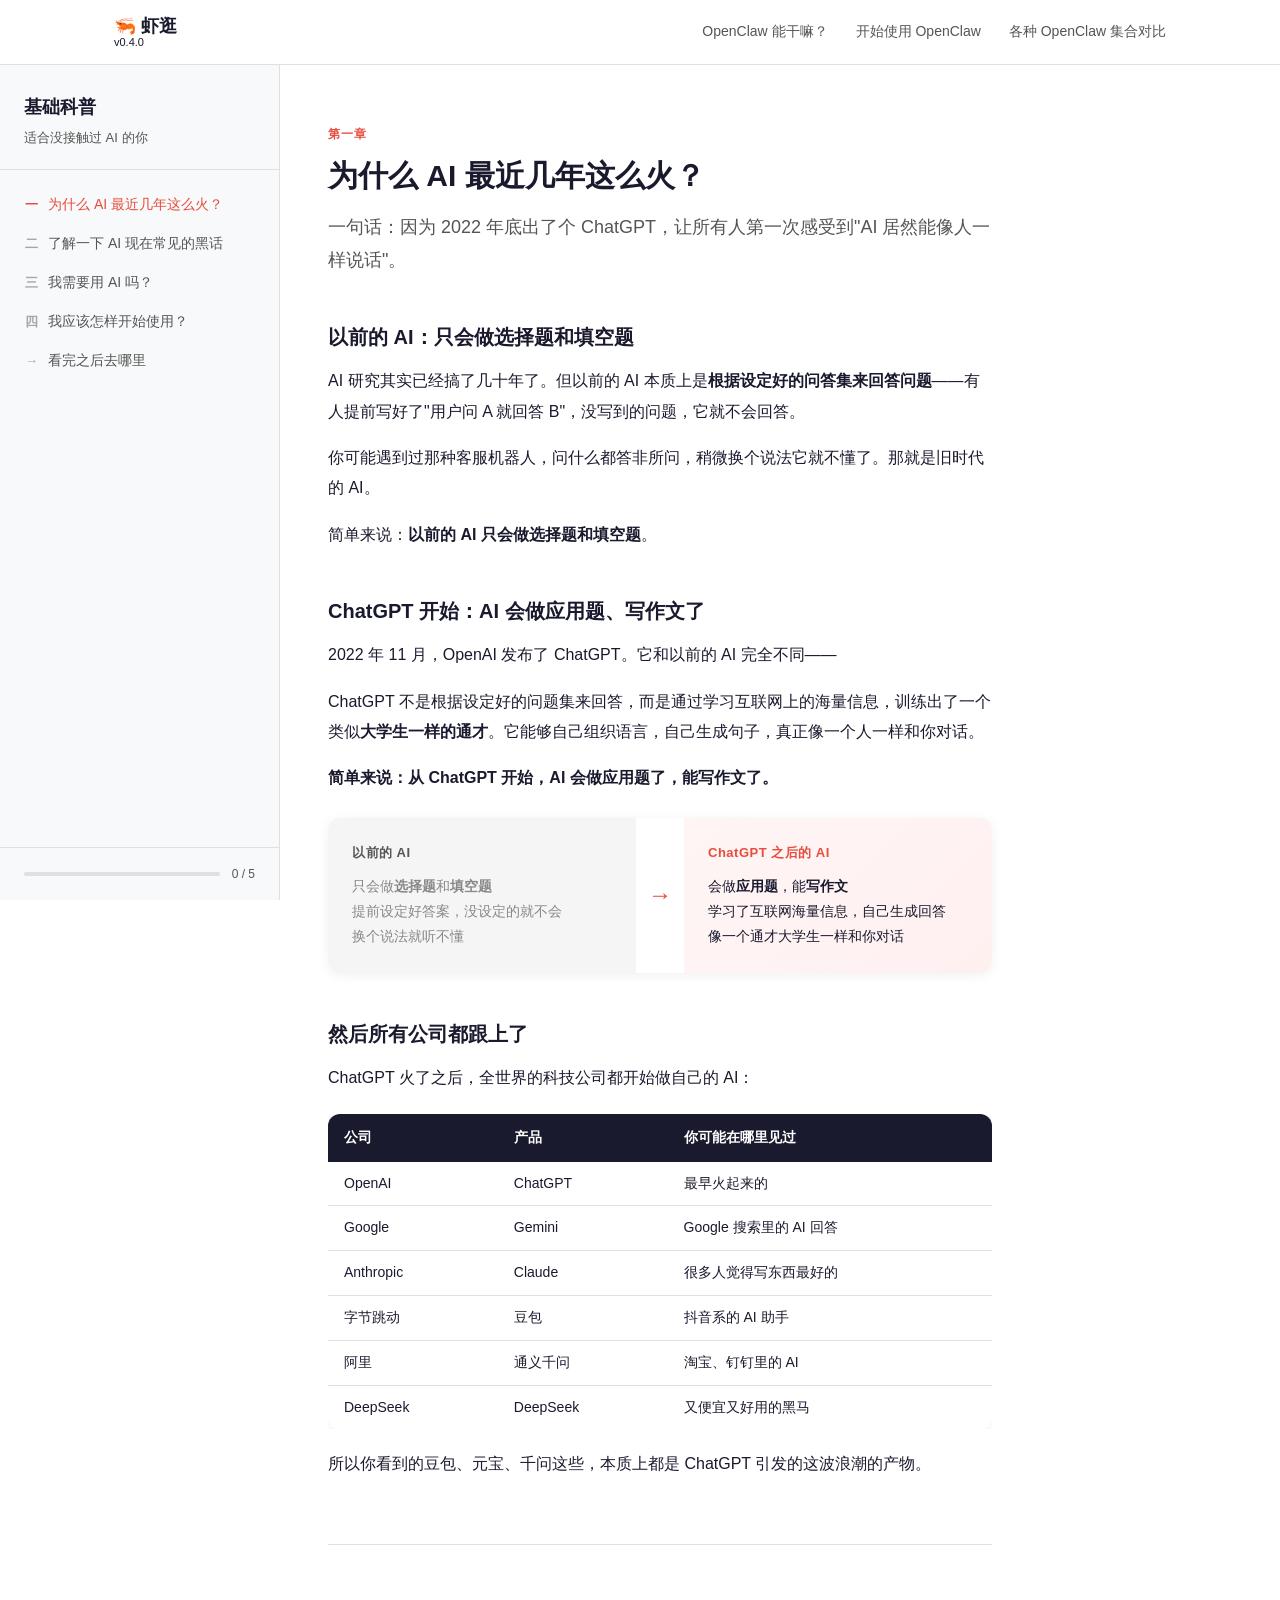
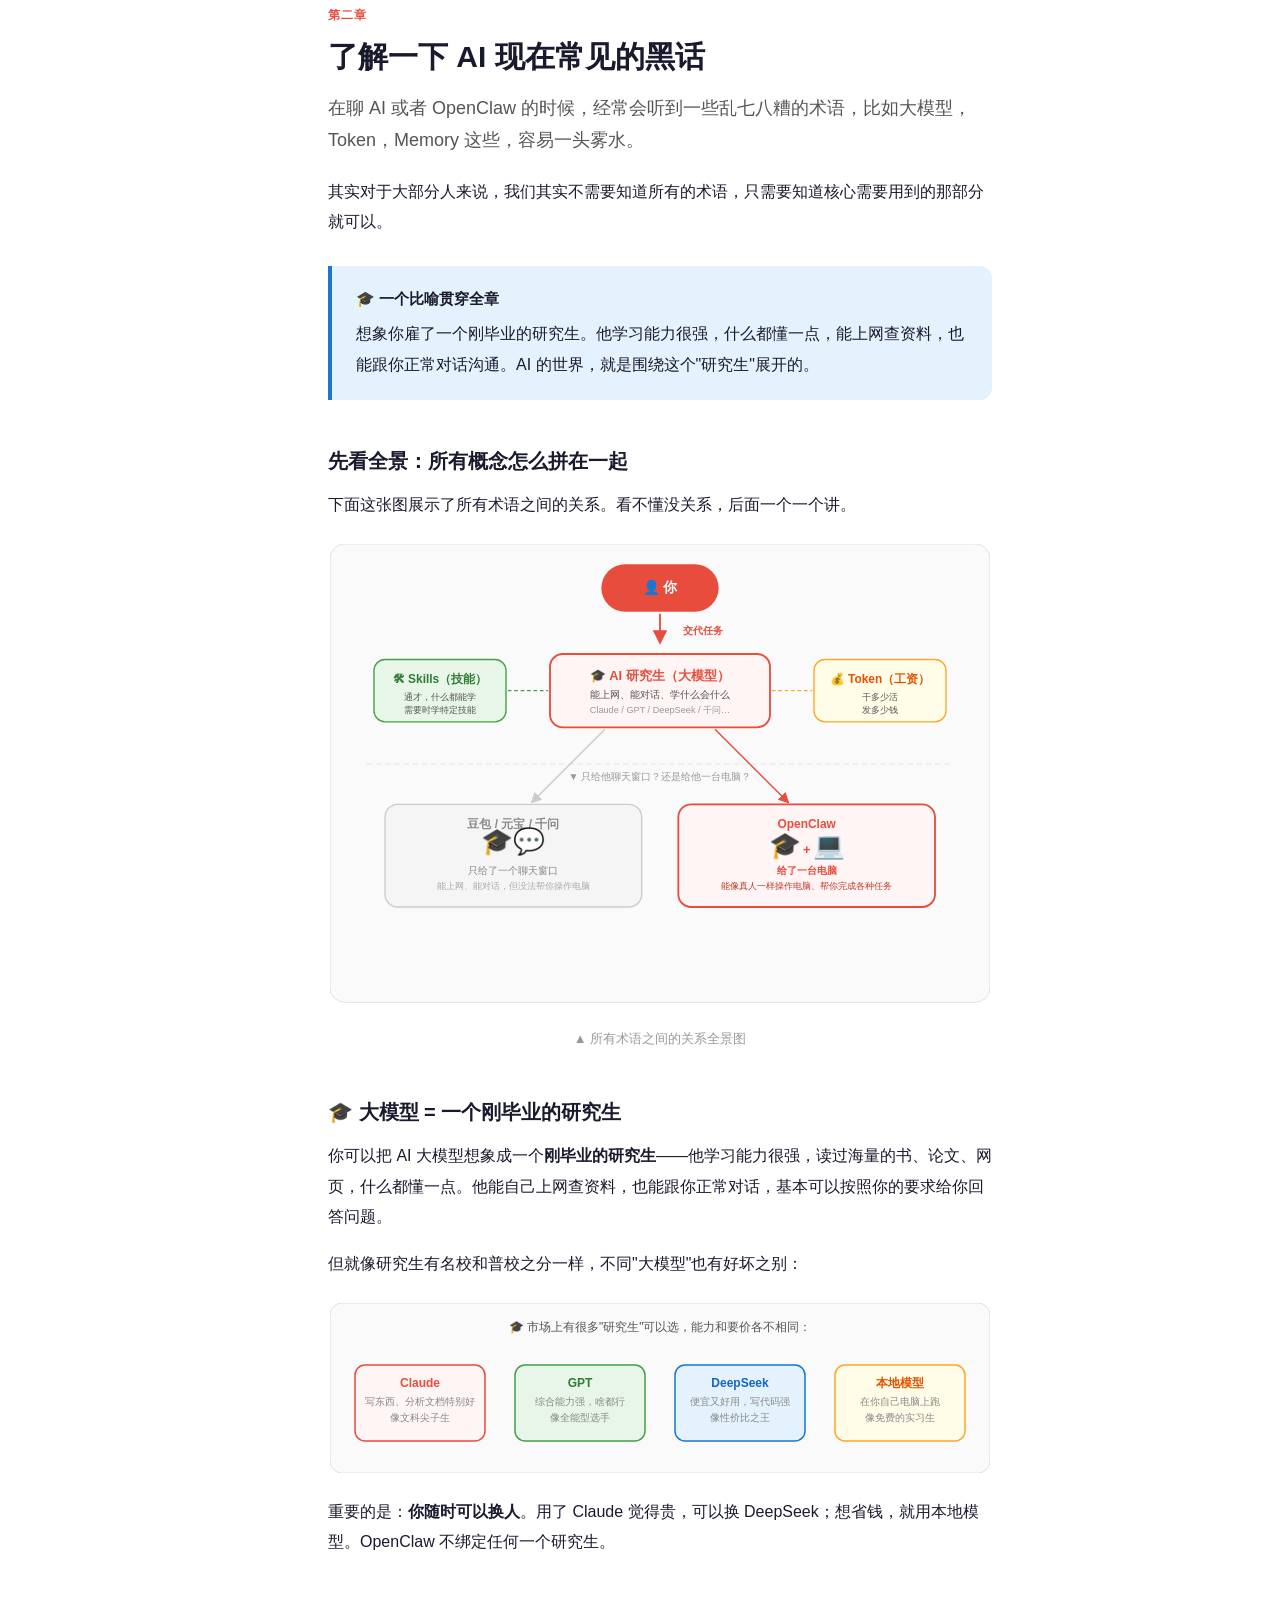
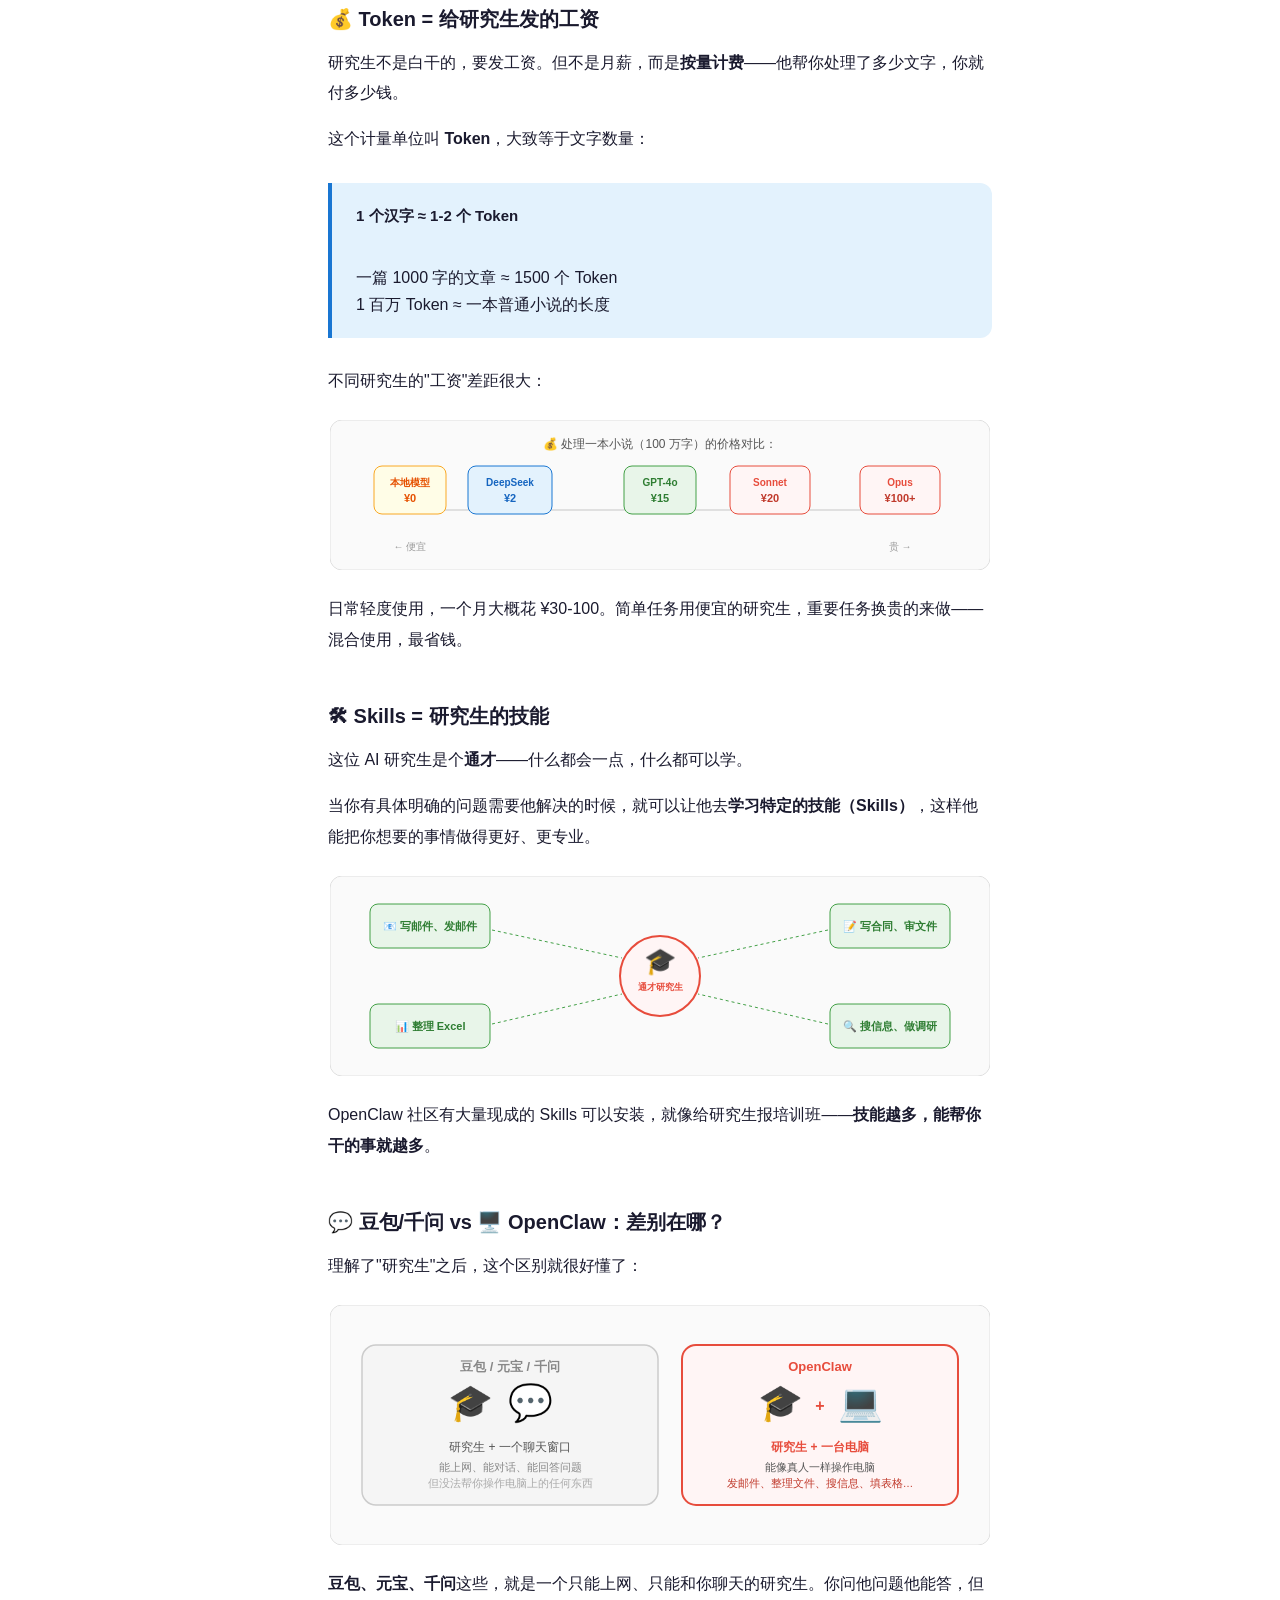
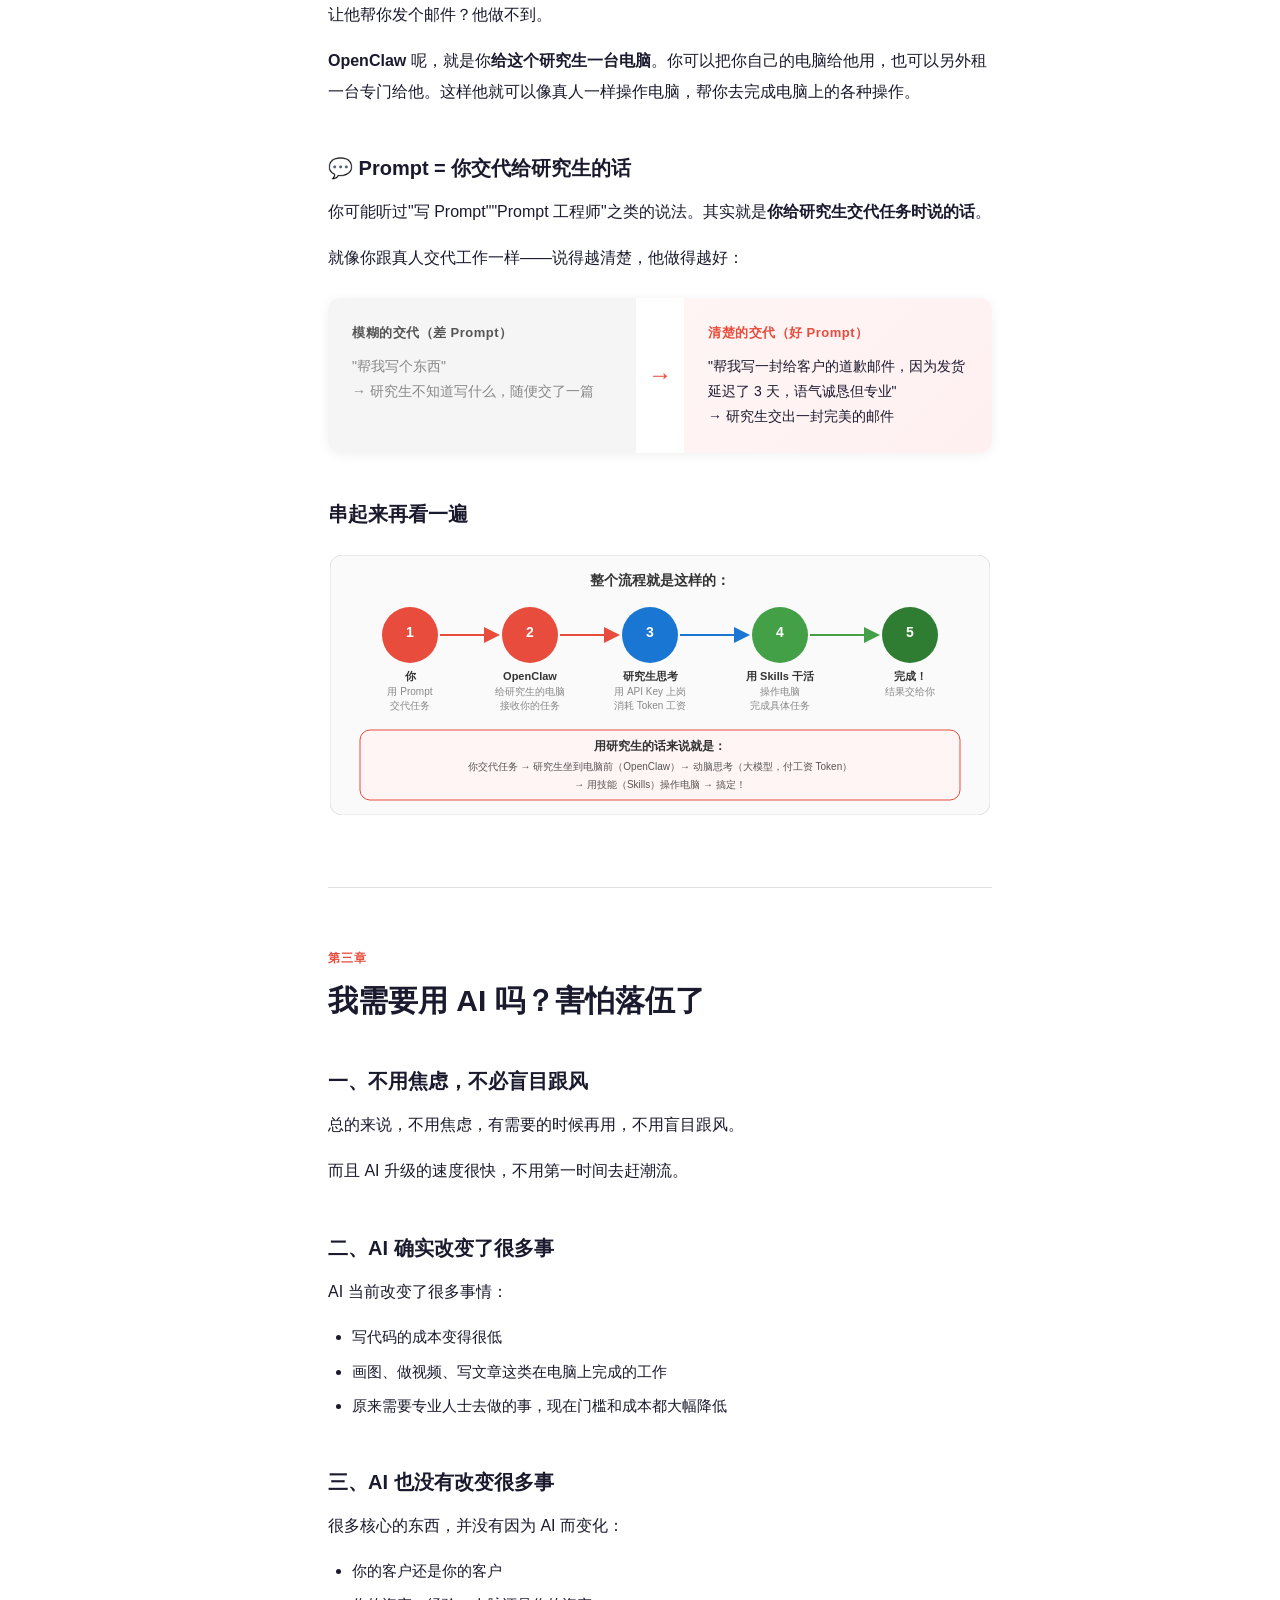
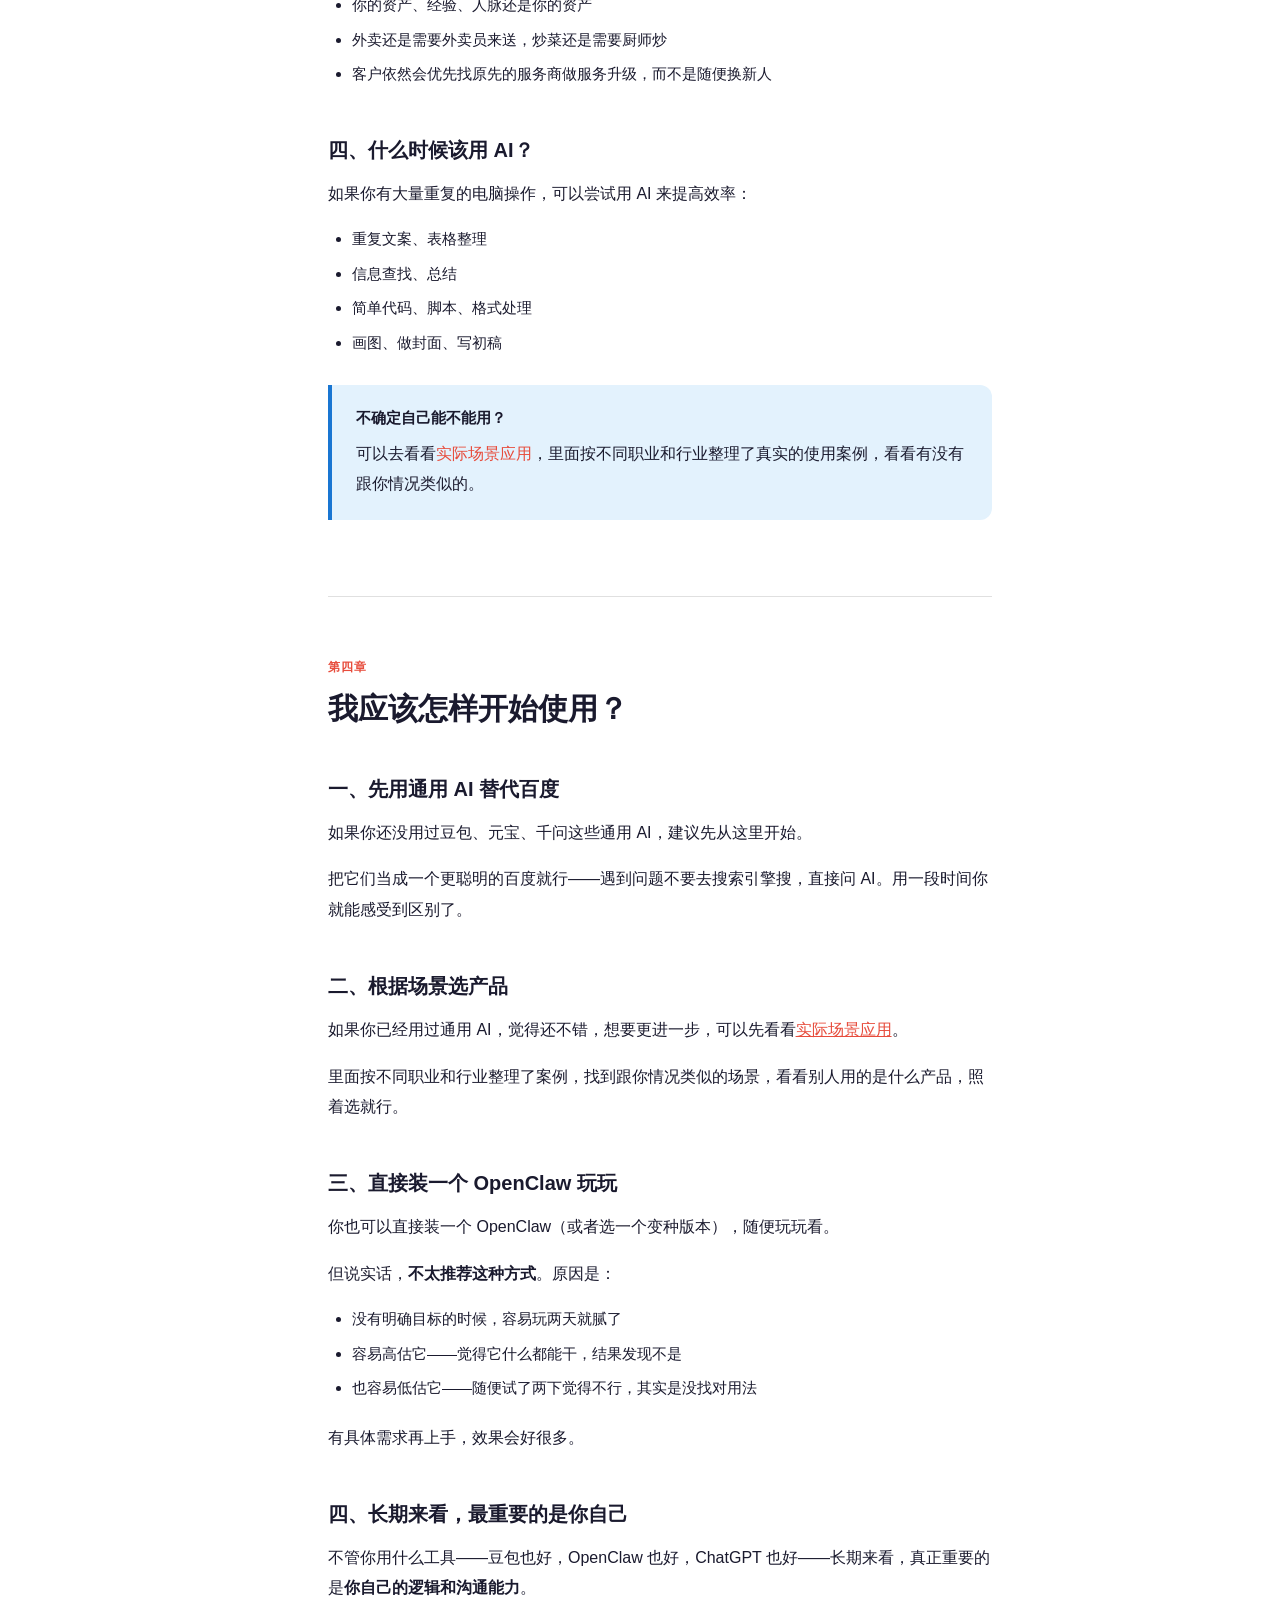
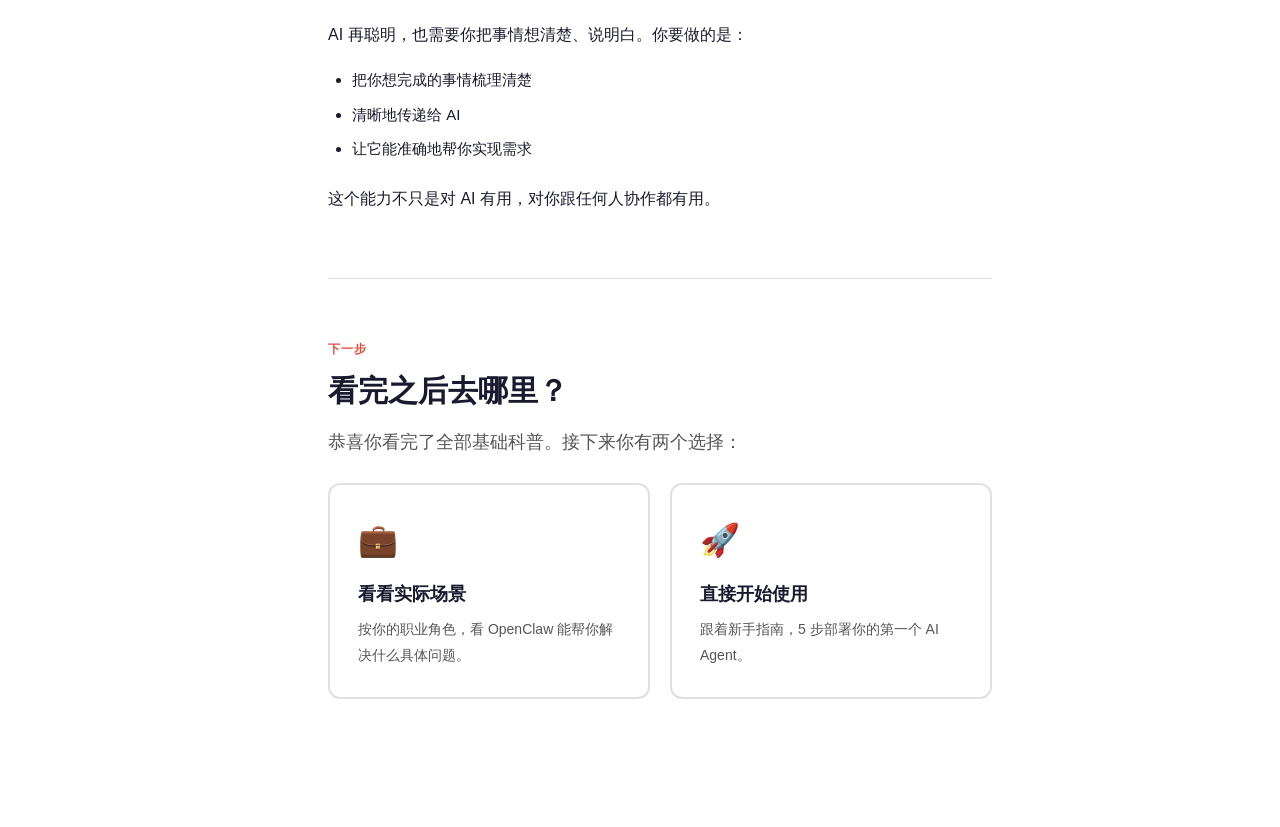
==== commit dfeb56d5: "更新版本历史至 v0.4.0，统一所有页面版本号 Co-Authored-By: Claude Opus 4.6 <noreply@anthropic.com>" ====
--- a/ai-basics.html
+++ b/ai-basics.html
@@ -15,7 +15,7 @@
   <div class="container nav-container">
     <div class="logo-wrap">
       <a href="index.html" class="logo">🦐 虾逛</a>
-      <a href="changelog.html" class="logo-version">v0.3.0</a>
+      <a href="changelog.html" class="logo-version">v0.4.0</a>
     </div>
     <button class="nav-toggle" id="navToggle" aria-label="菜单">
       <span></span><span></span><span></span>
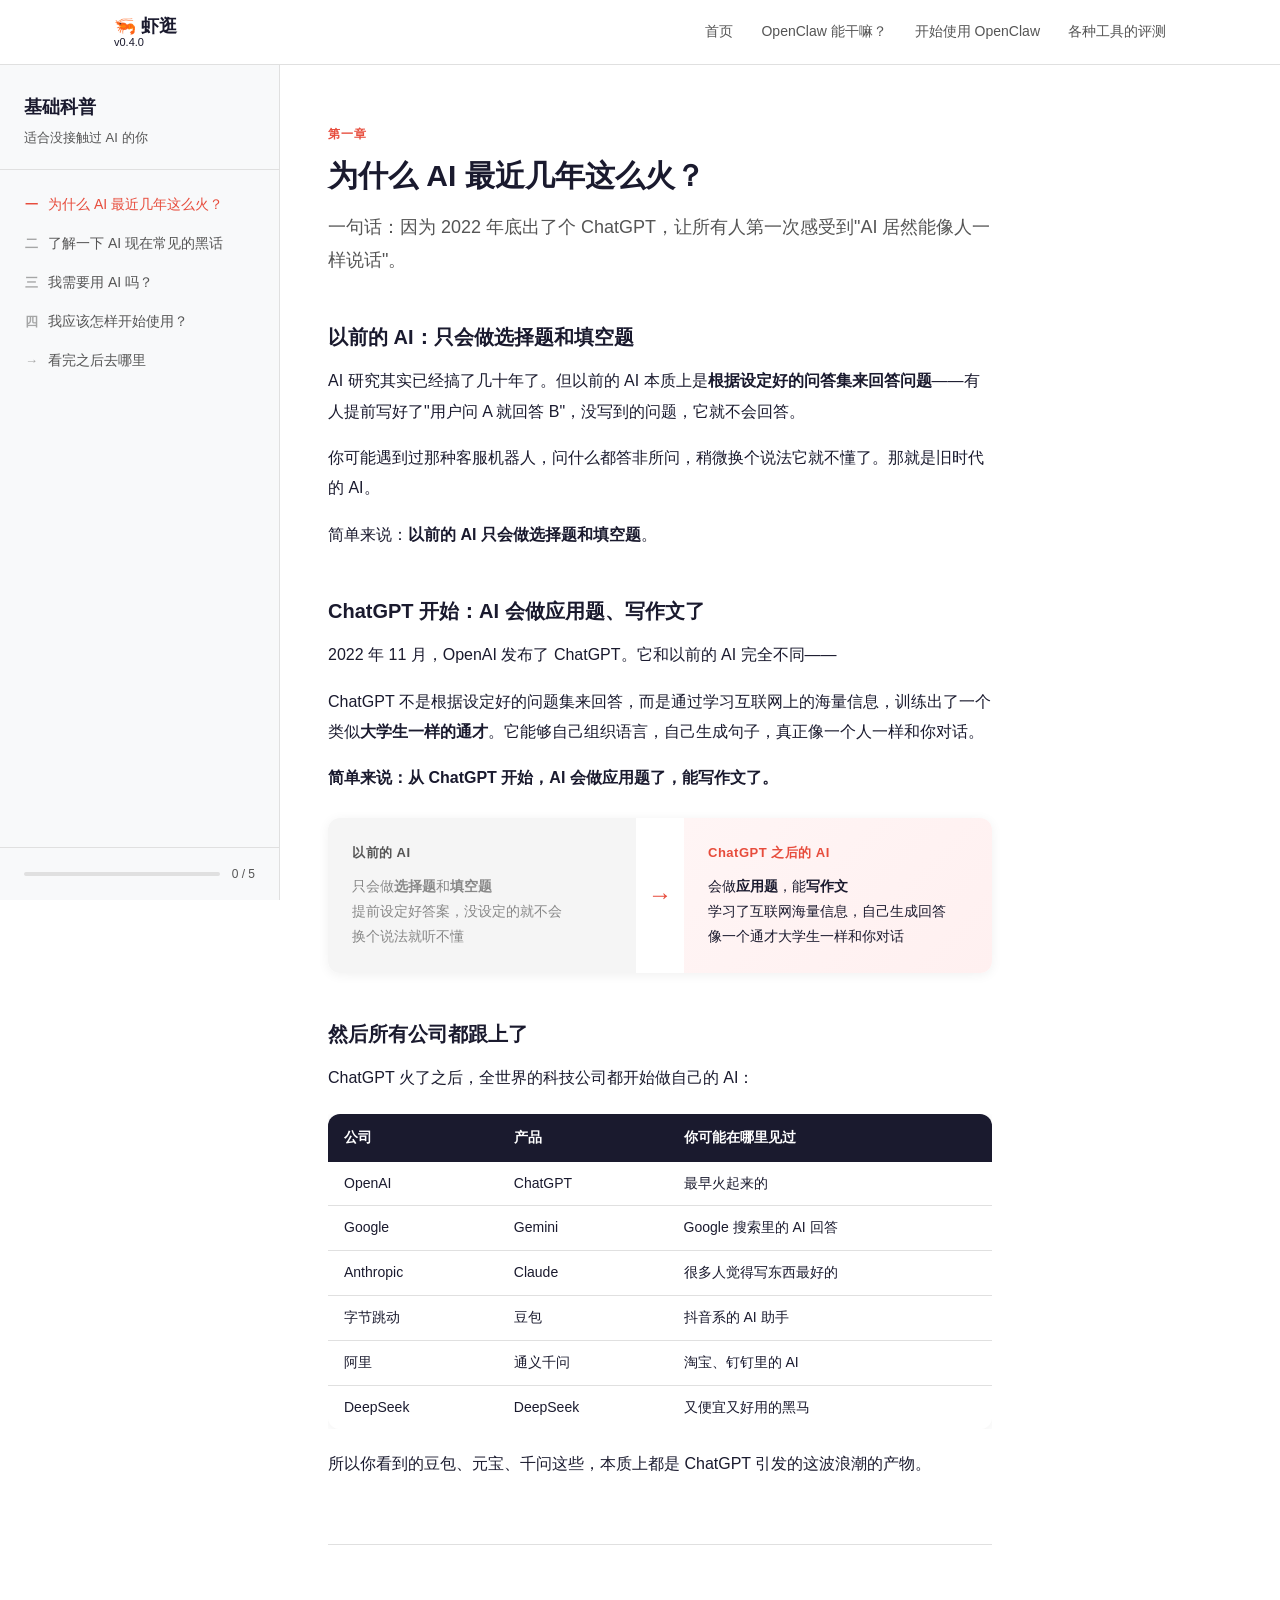
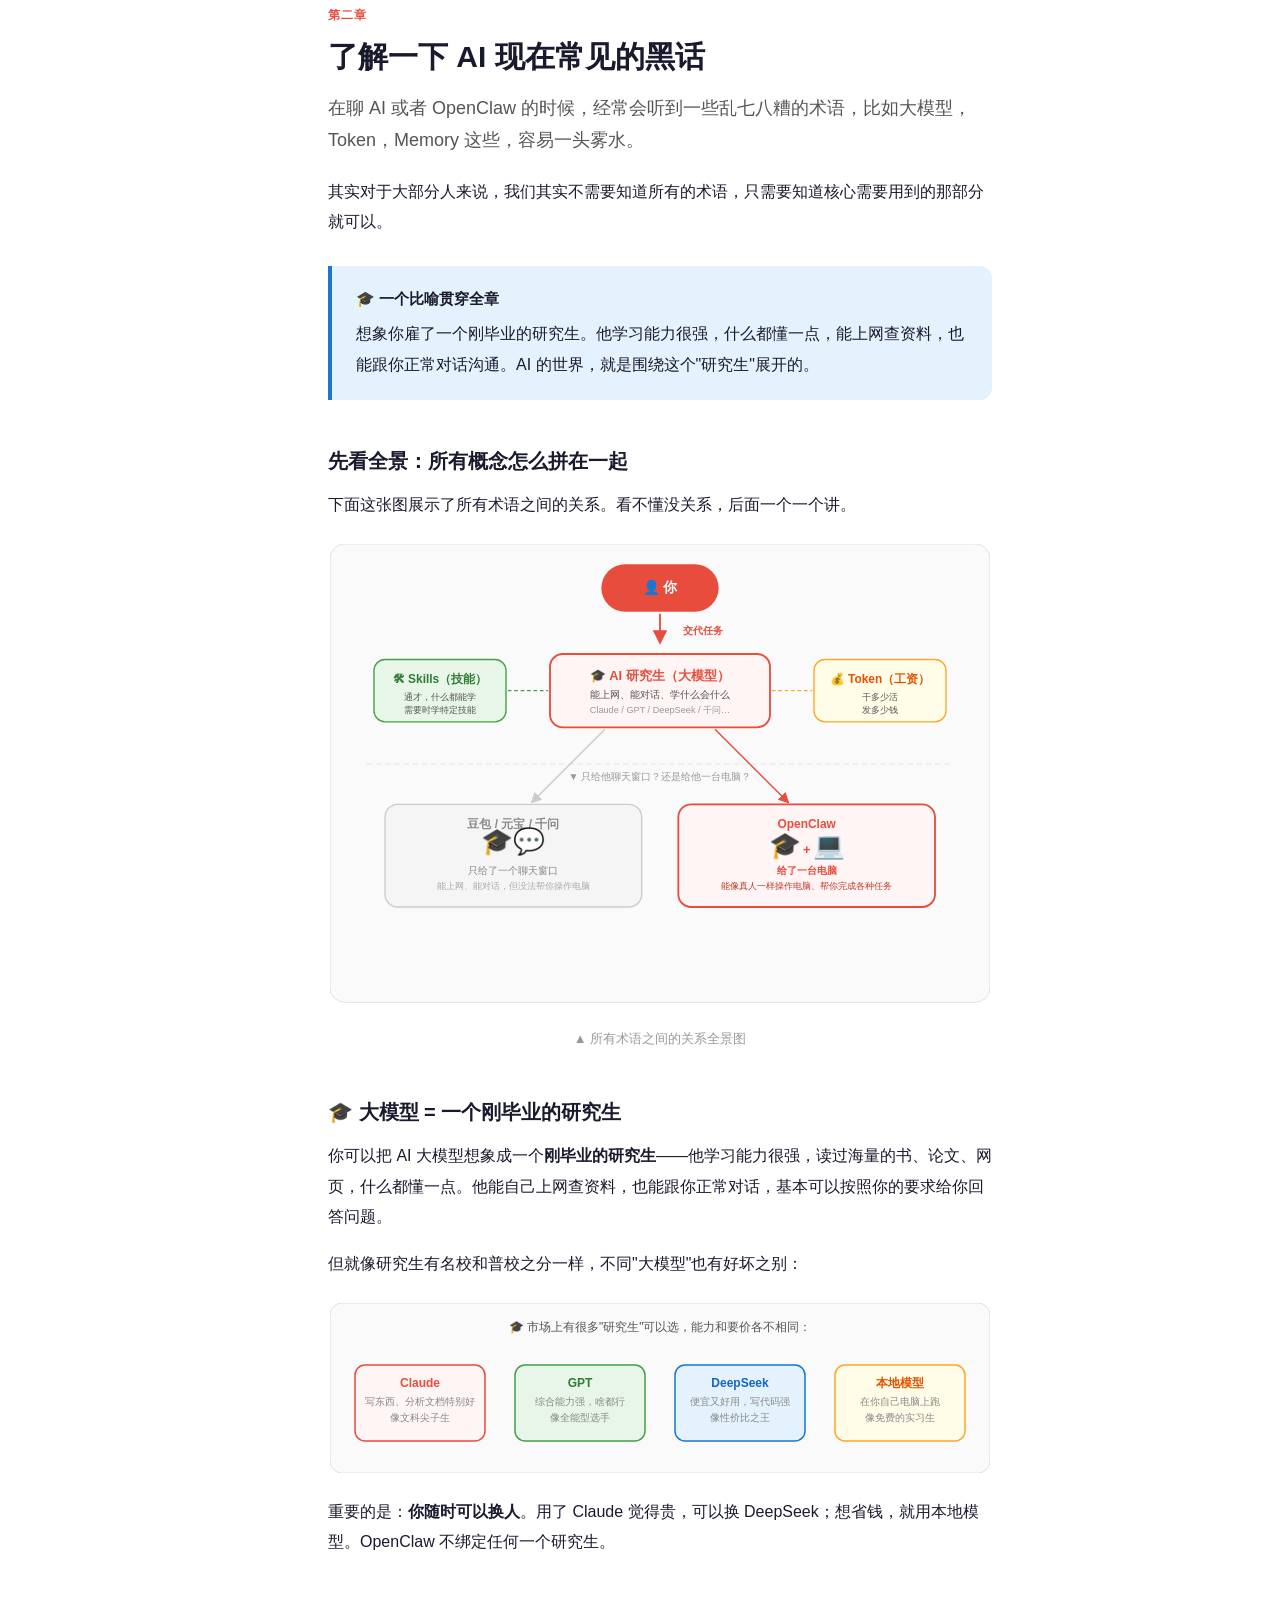
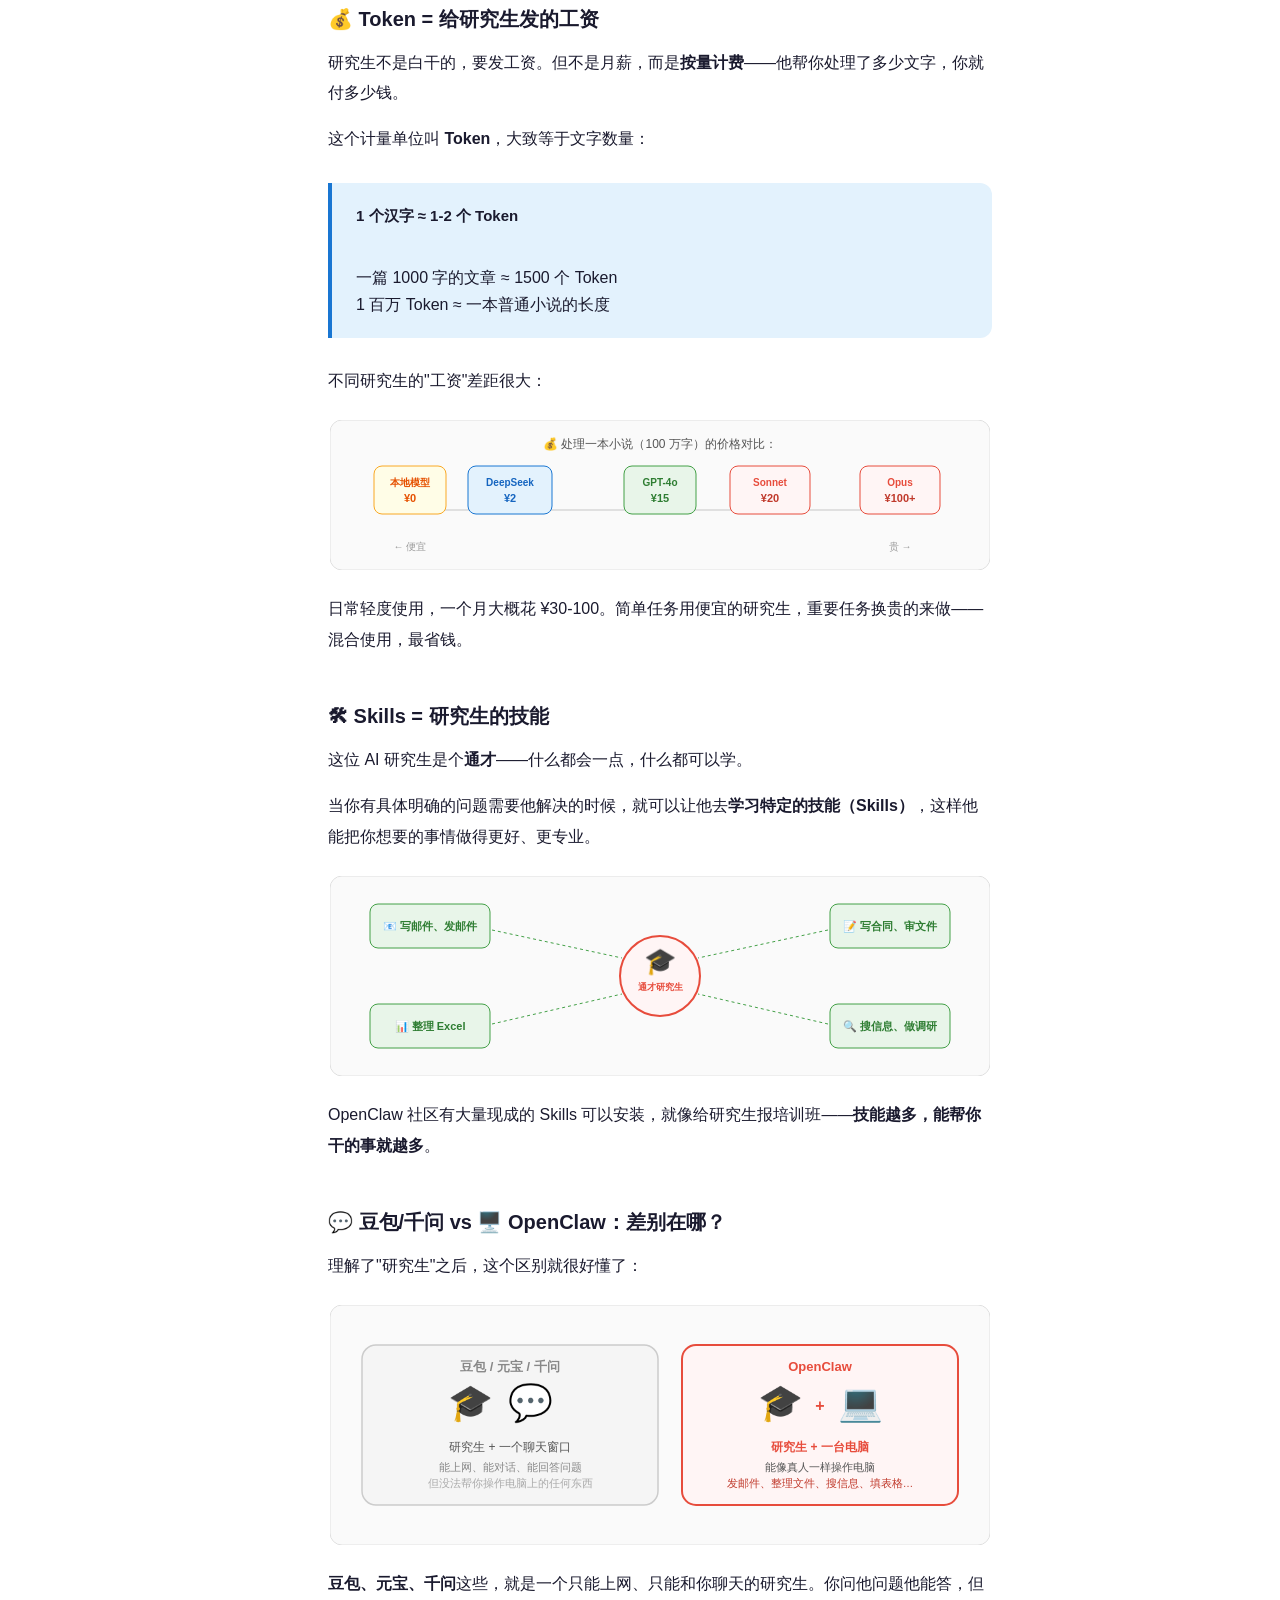
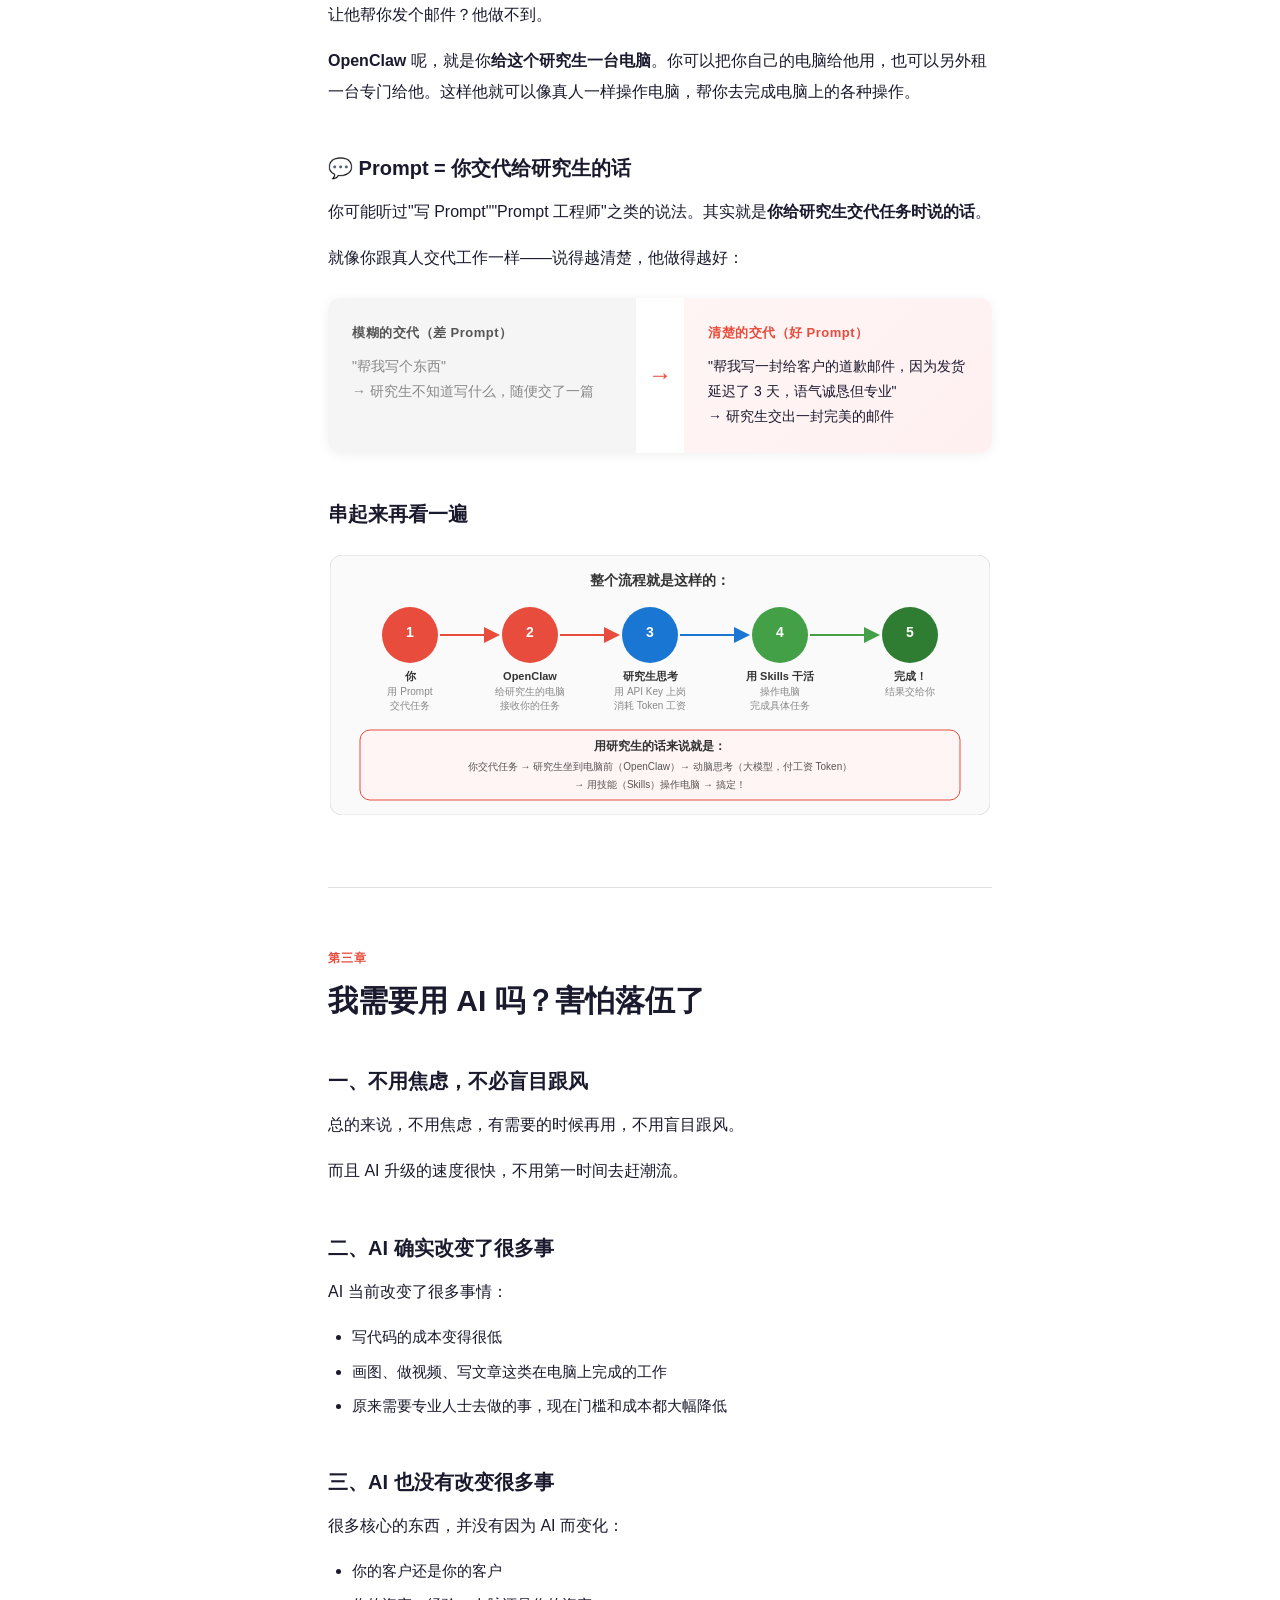
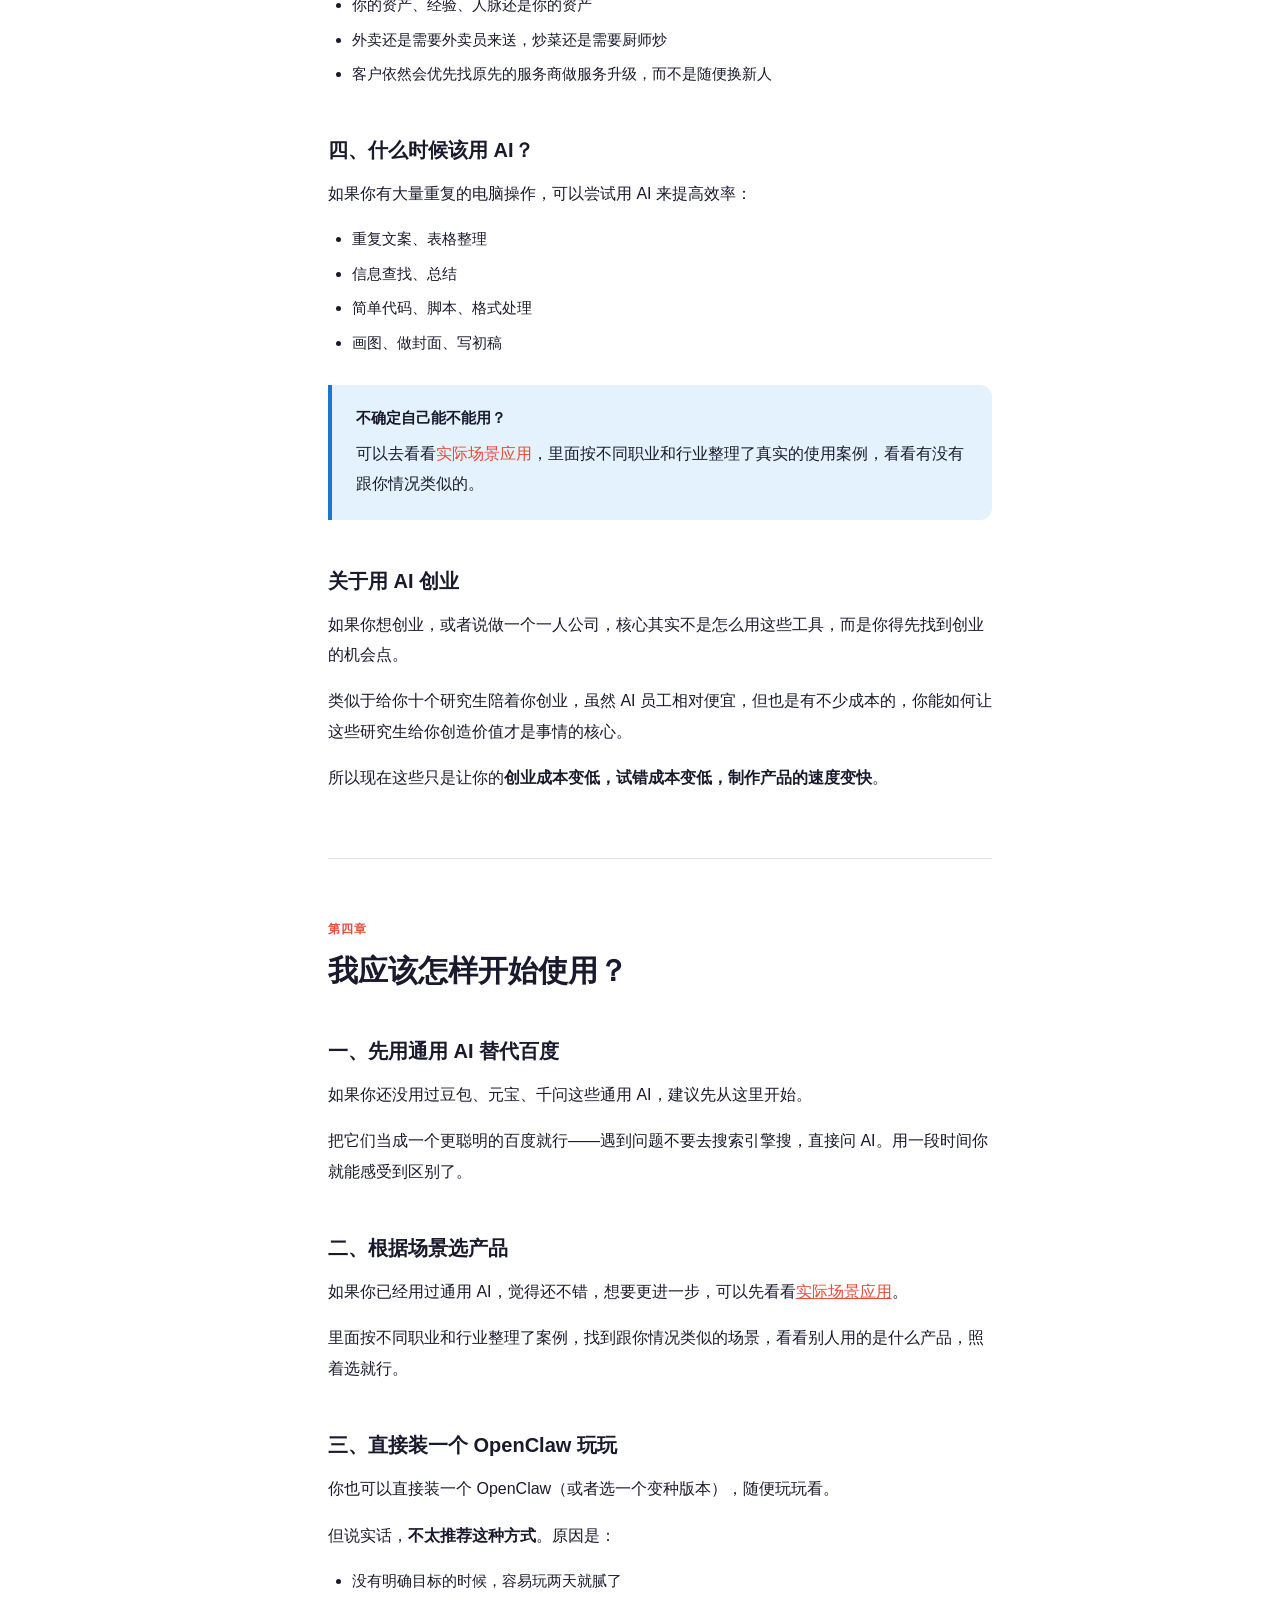
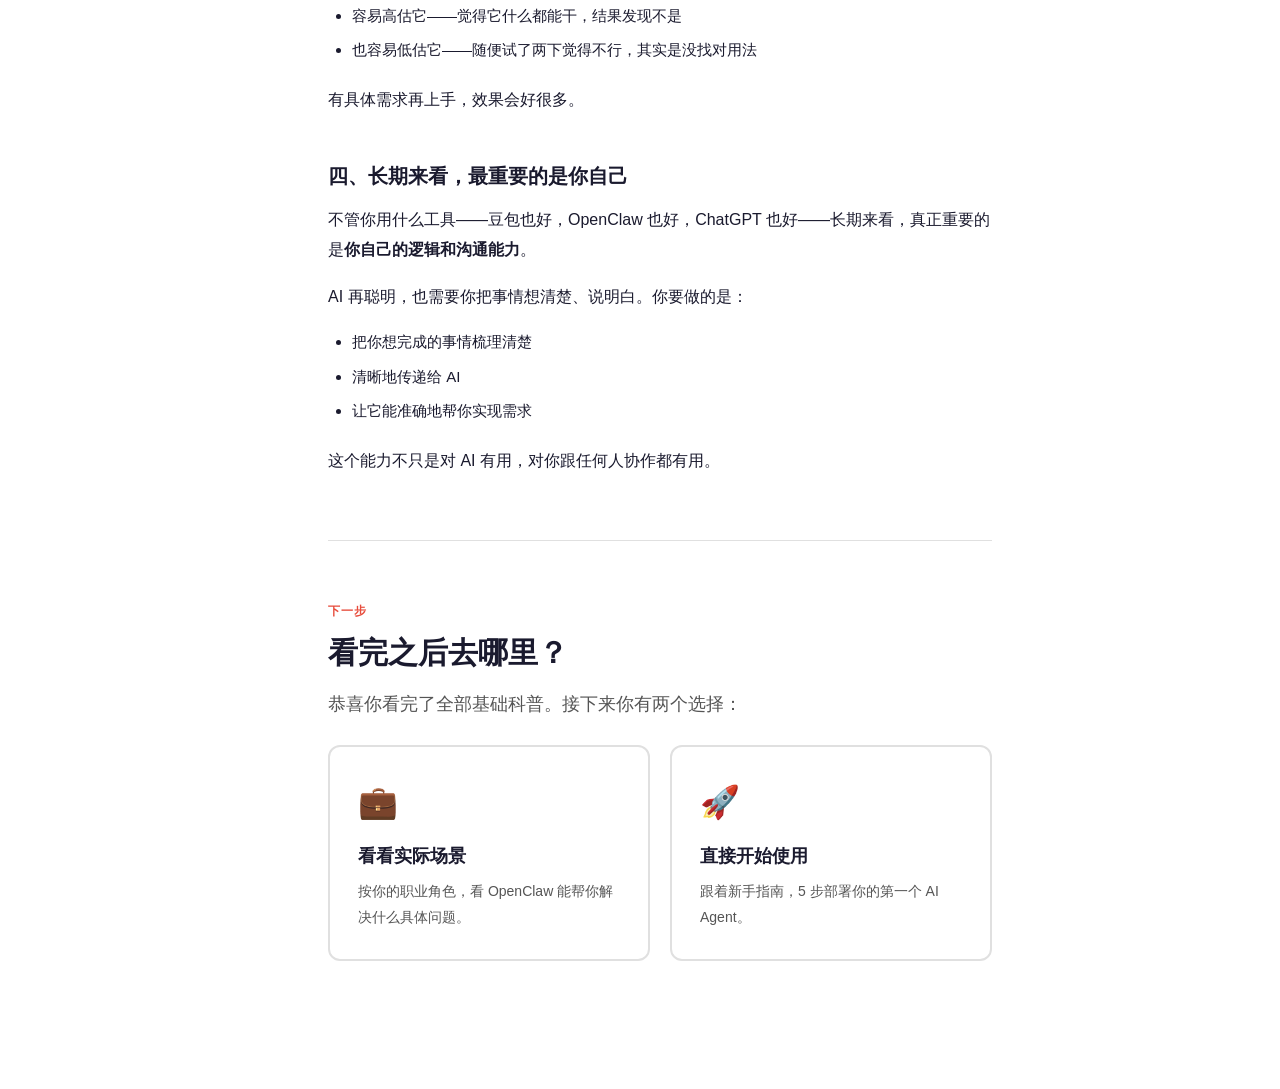
==== commit 596038d5: "v0.5.0: 新增部署向导、大模型选购指南，完善数据看板 - 新增 deploy.html 部署方式选择页 - 新增 deploy-cloud.html 云服务器五步部署向导（含服务器选购、大模型购" ====
--- a/ai-basics.html
+++ b/ai-basics.html
@@ -21,6 +21,7 @@
       <span></span><span></span><span></span>
     </button>
     <ul class="nav-links" id="navLinks">
+      <li><a href="index.html">首页</a></li>
       <li class="nav-has-dropdown">
         <a href="what-is.html" class="nav-active">OpenClaw 能干嘛？</a>
         <div class="nav-dropdown">
@@ -29,7 +30,7 @@
         </div>
       </li>
       <li><a href="get-started.html">开始使用 OpenClaw</a></li>
-      <li><a href="index.html#versions">各种 OpenClaw 集合对比</a></li>
+      <li><a href="reviews.html">各种工具的评测</a></li>
     </ul>
   </div>
 </nav>
@@ -475,6 +476,11 @@
         <p style="margin:8px 0 0;">可以去看看<a href="use-cases.html">实际场景应用</a>，里面按不同职业和行业整理了真实的使用案例，看看有没有跟你情况类似的。</p>
       </div>
 
+      <h2>关于用 AI 创业</h2>
+      <p>如果你想创业，或者说做一个一人公司，核心其实不是怎么用这些工具，而是你得先找到创业的机会点。</p>
+      <p>类似于给你十个研究生陪着你创业，虽然 AI 员工相对便宜，但也是有不少成本的，你能如何让这些研究生给你创造价值才是事情的核心。</p>
+      <p>所以现在这些只是让你的<strong>创业成本变低，试错成本变低，制作产品的速度变快</strong>。</p>
+
     </article>
 
     <!-- Chapter 4: 我应该怎样开始使用？ -->
@@ -536,5 +542,6 @@
 
 <script src="assets/main.js"></script>
 <script src="assets/book.js"></script>
+<script src="analytics/tracker.js"></script>
 </body>
 </html>
